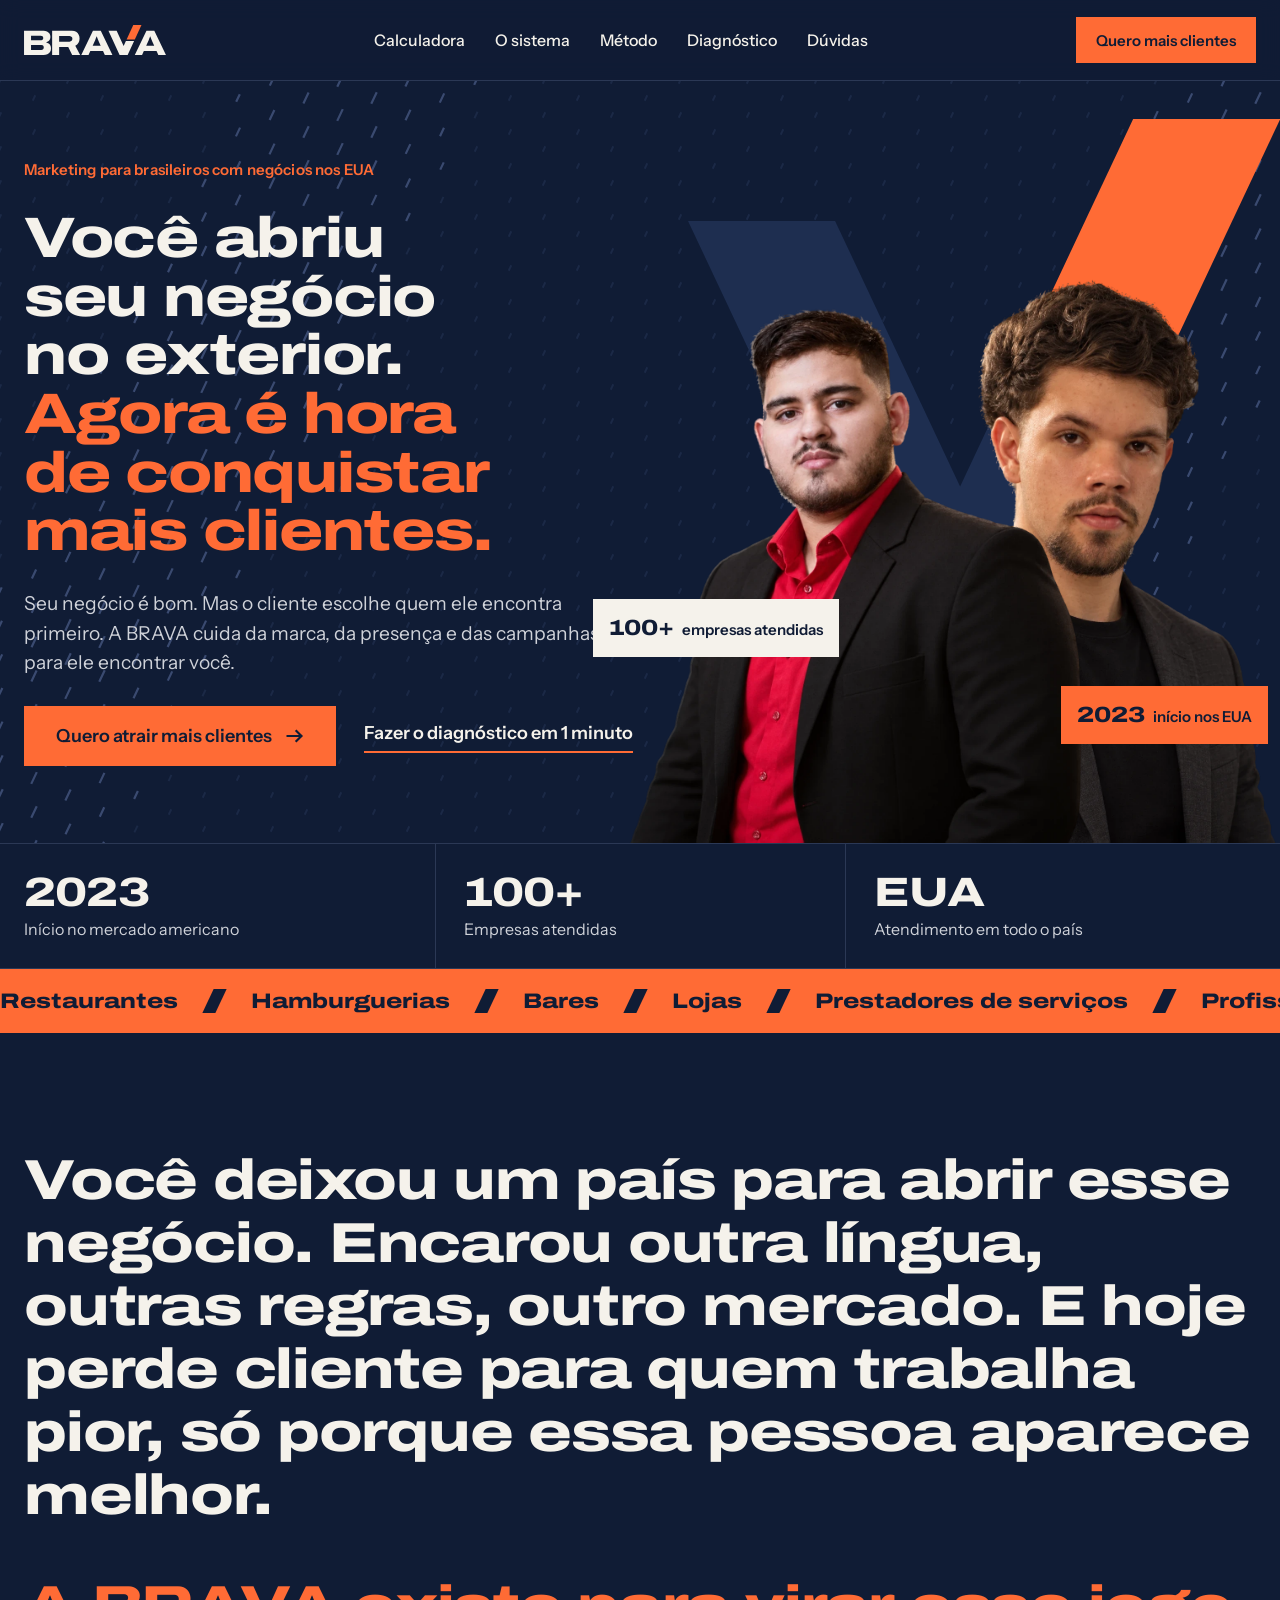
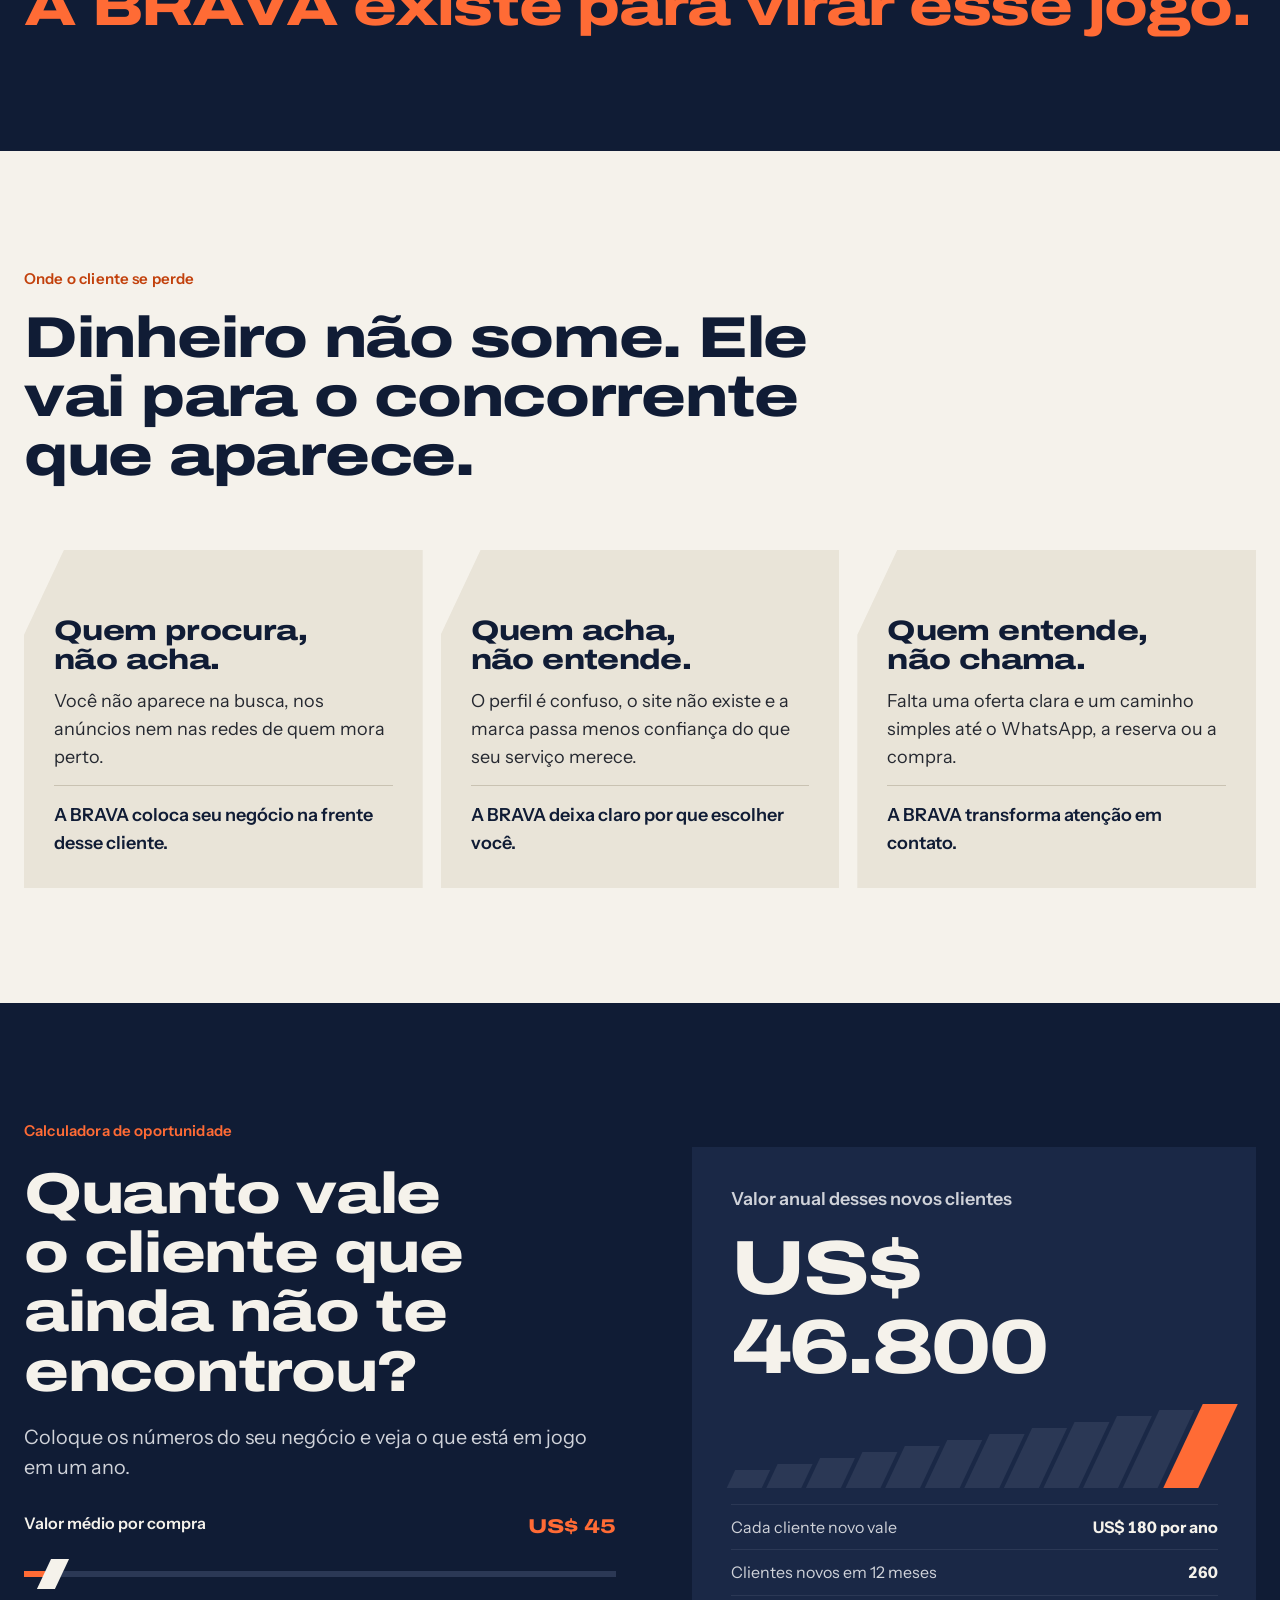
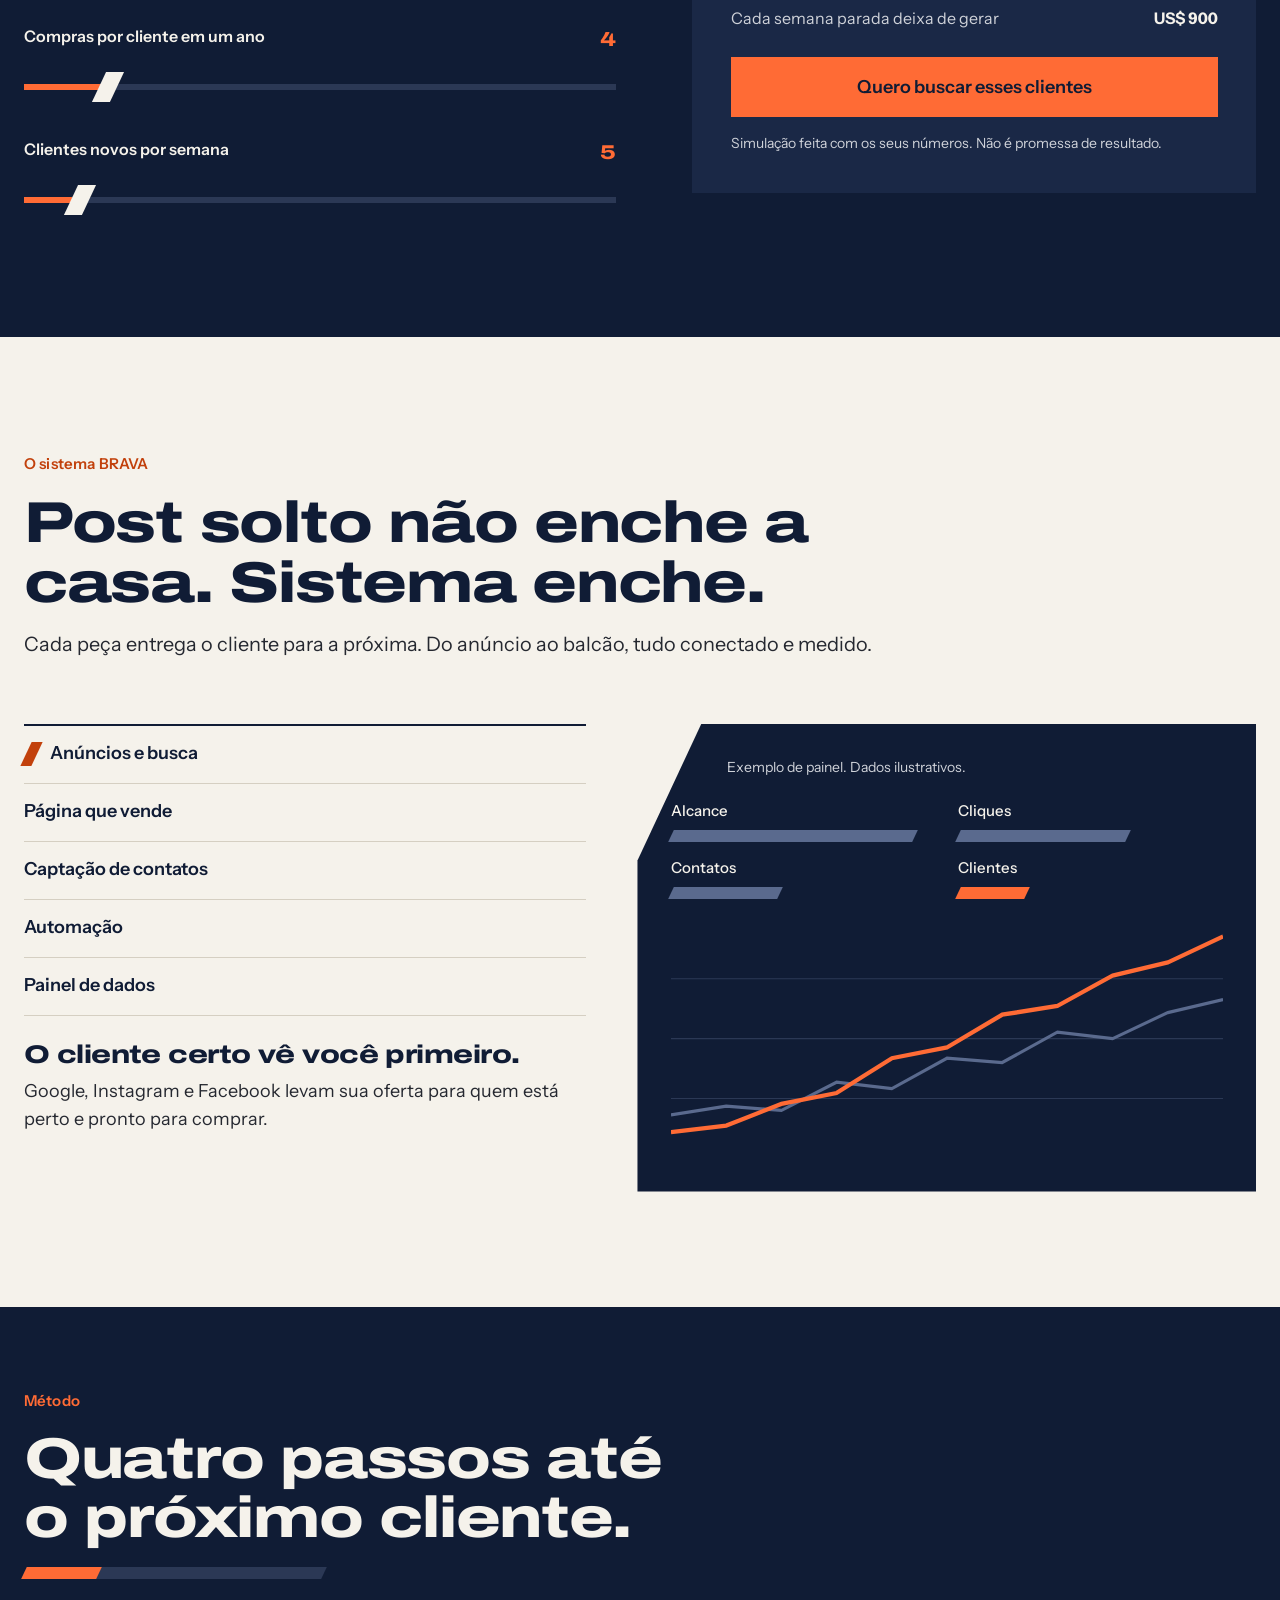
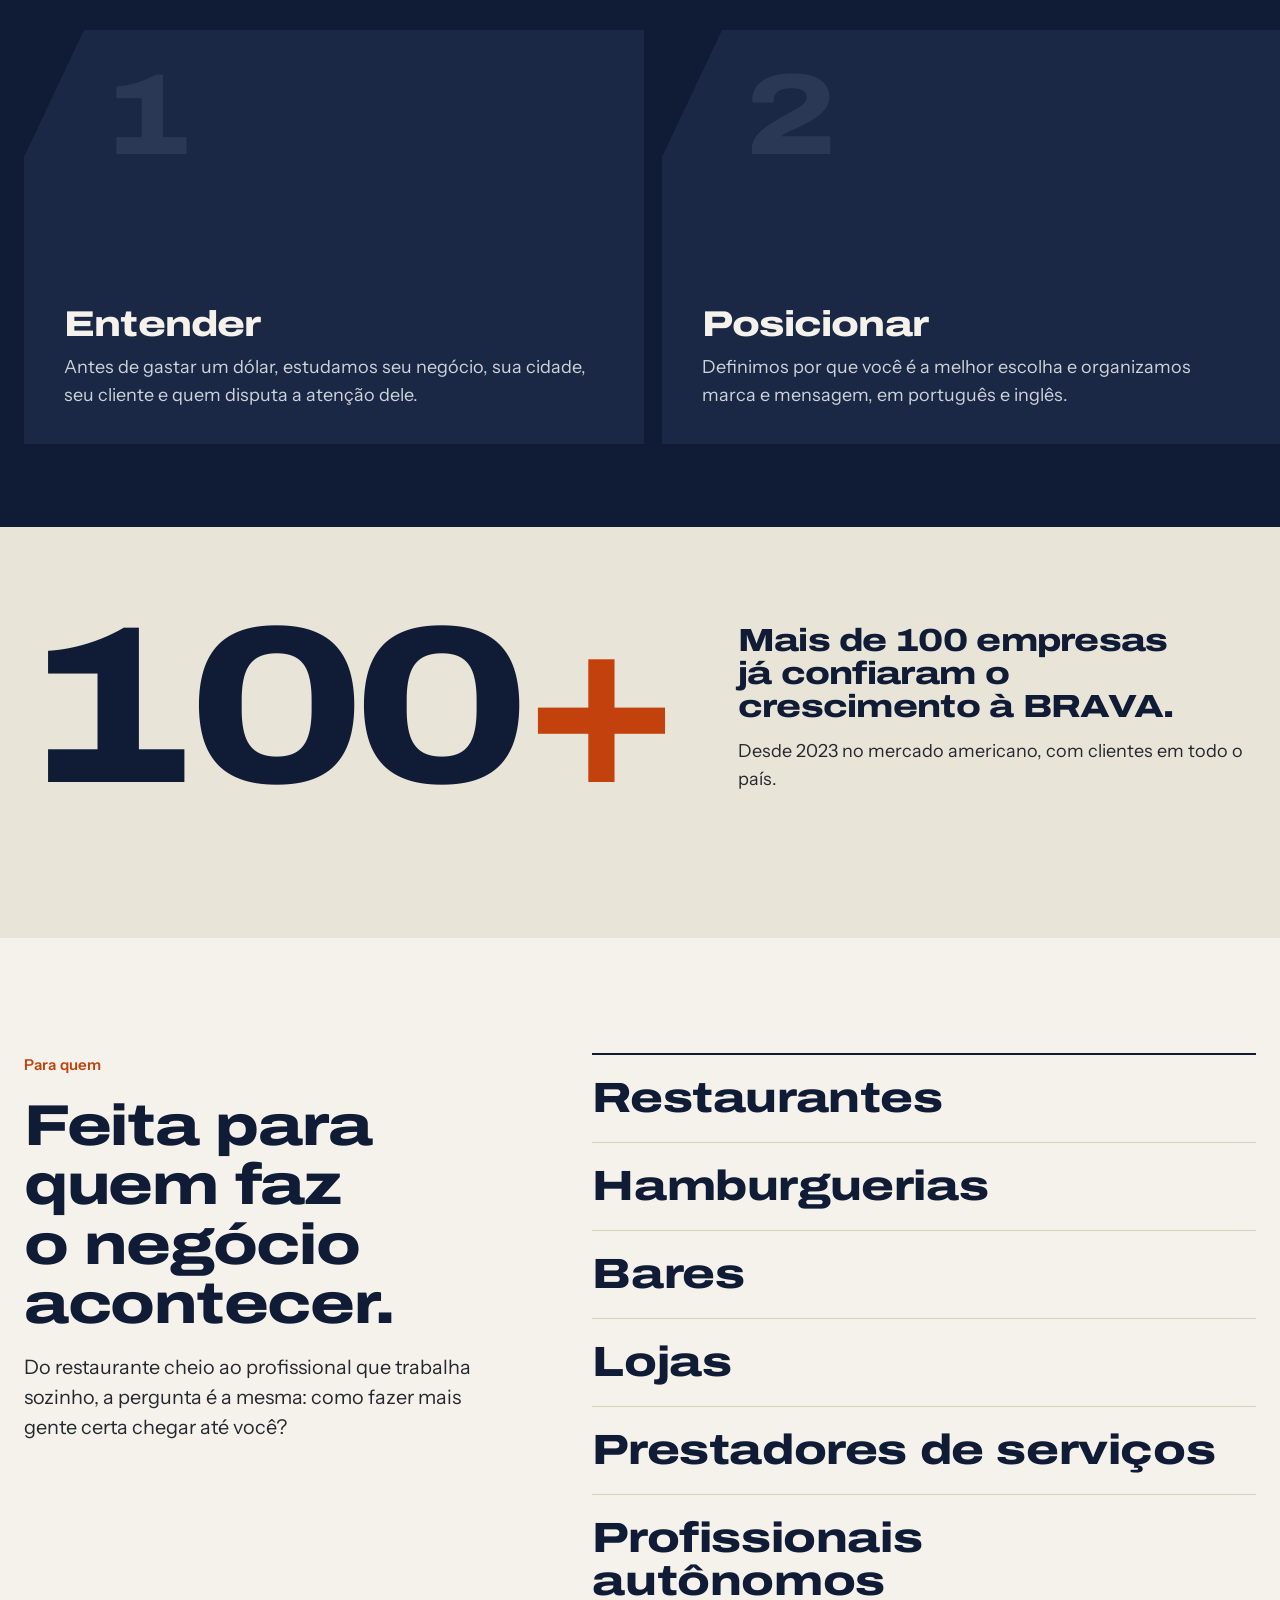
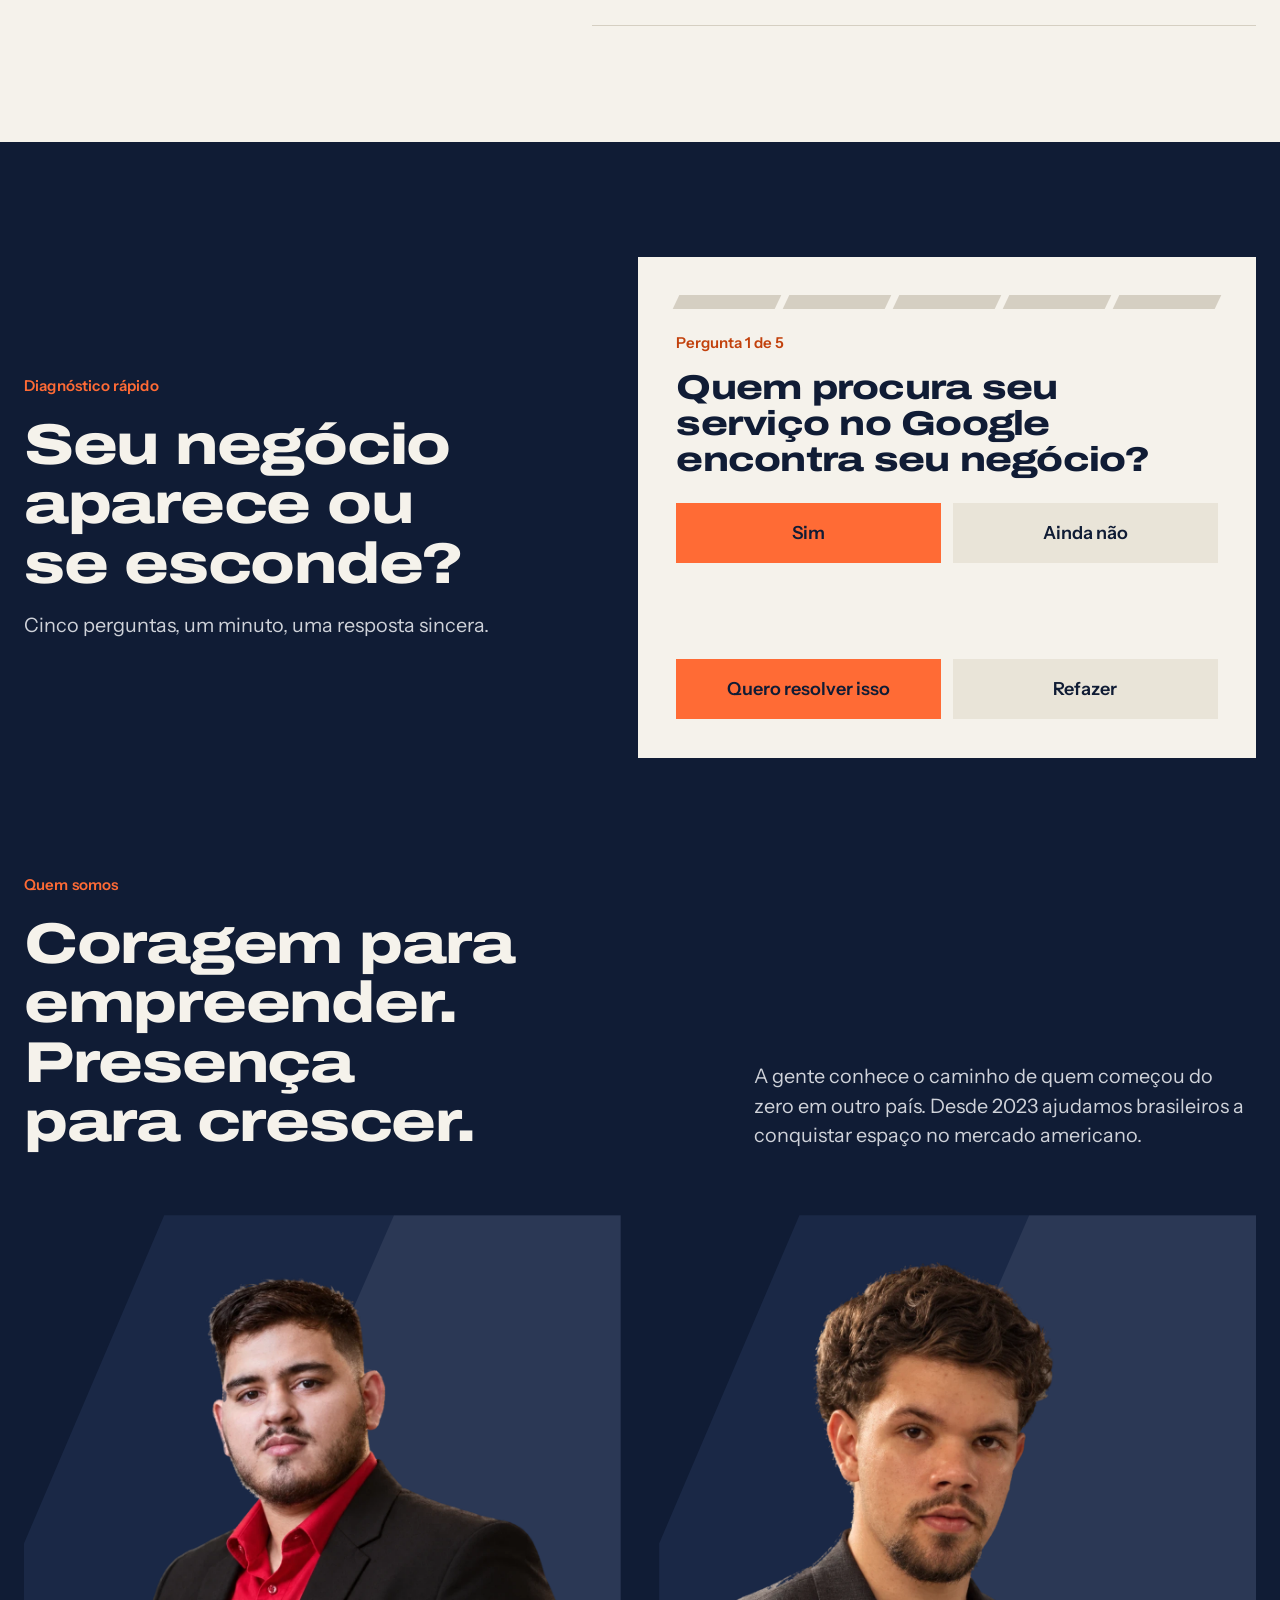
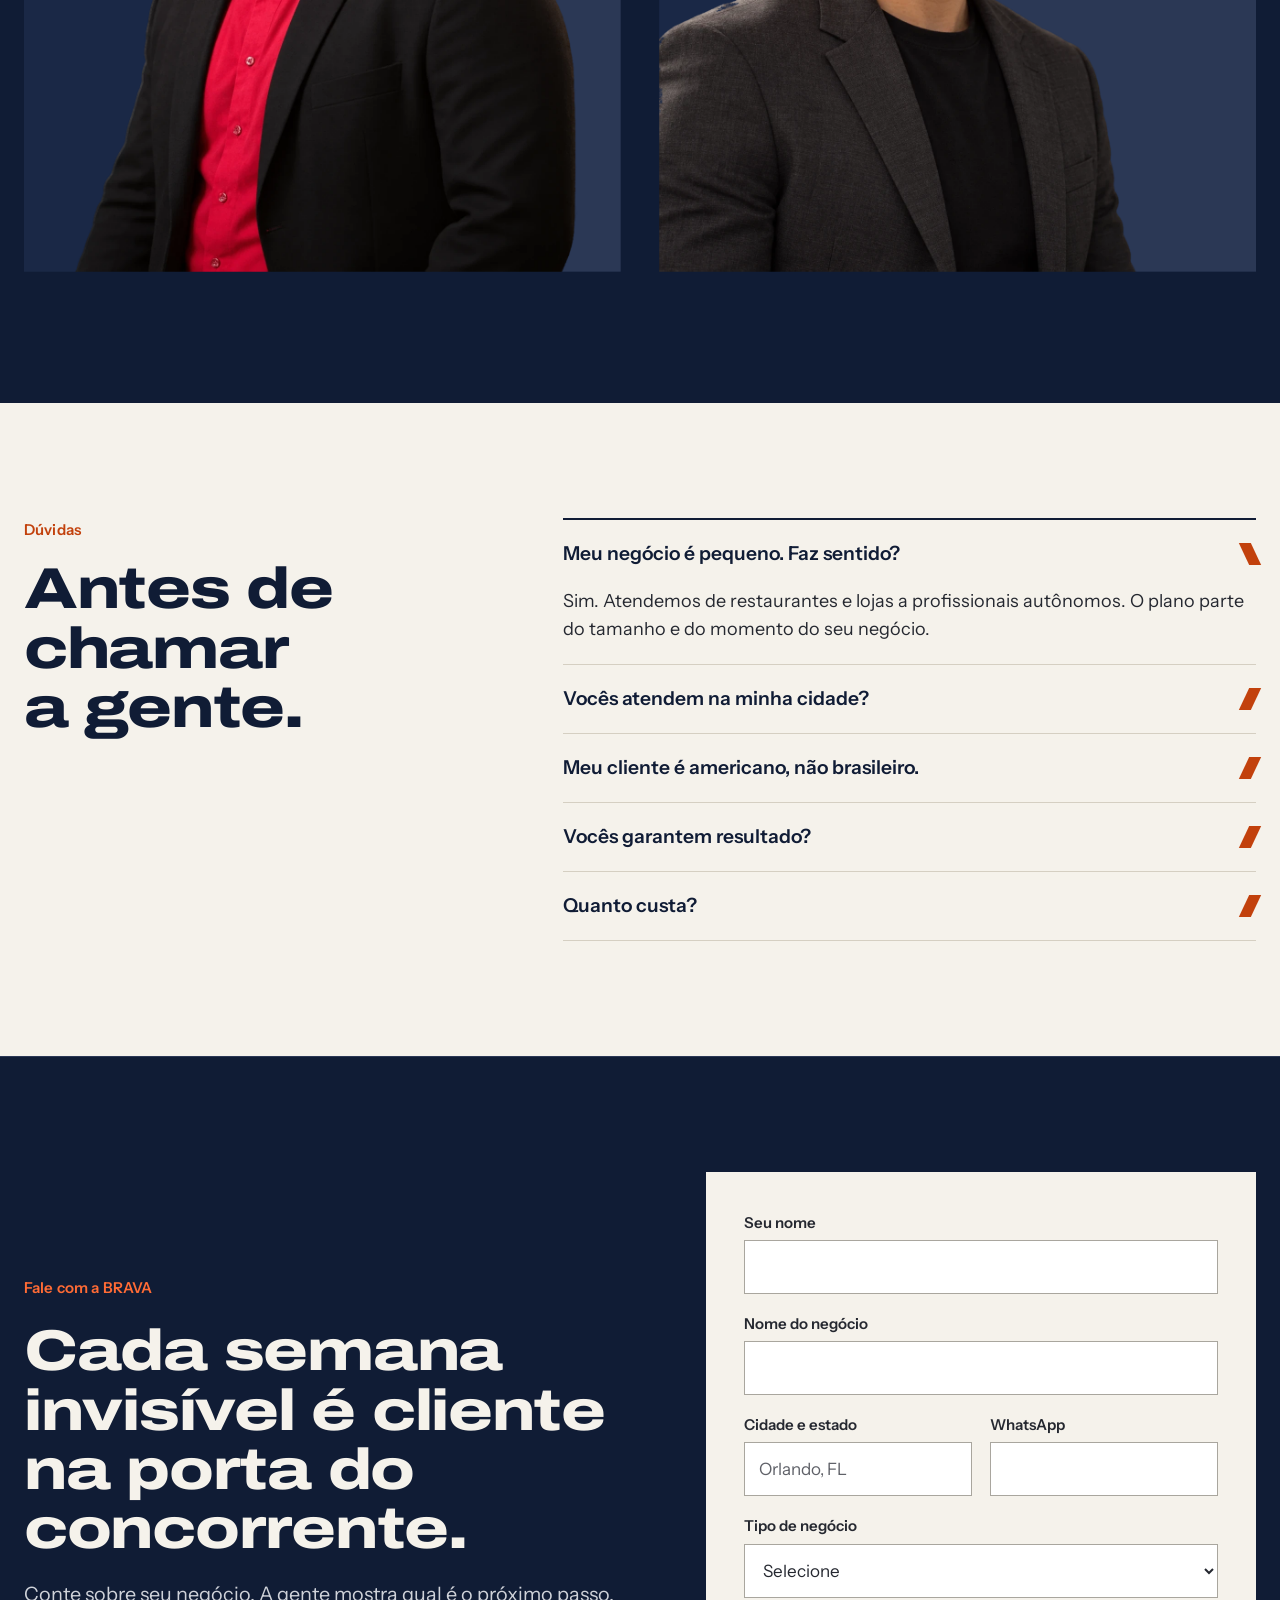
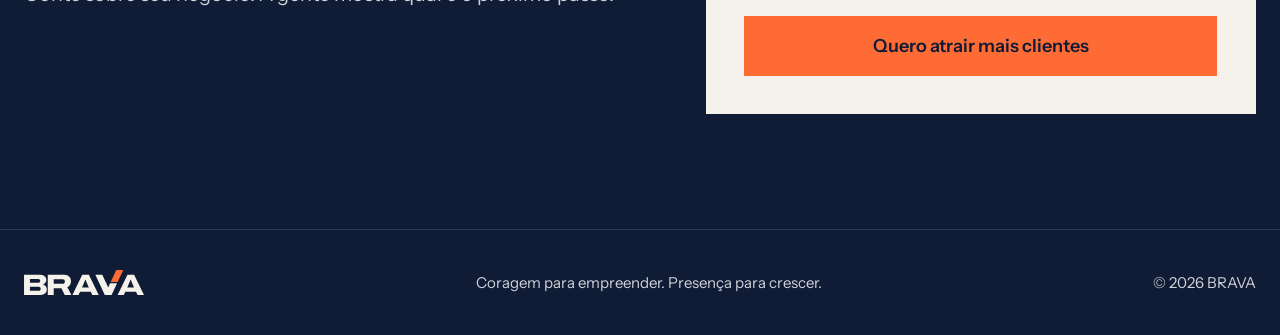
==== index.html @ 88884ea8 "Publica a landing page da BRAVA Co-Authored-By: Claude Opus 5.5 <noreply@anthropic.com>" ====
<!doctype html>
<html lang="pt-BR">
<meta charset="utf-8">
<meta name="viewport" content="width=device-width, initial-scale=1, viewport-fit=cover">
<title>BRAVA Marketing</title>
<meta name="claude:viewport-fit-sides" content="cover">
<meta name="description" content="Você abriu seu negócio nos EUA. A BRAVA faz o cliente certo encontrar você. Desde 2023, mais de 100 empresas atendidas em todo o país.">
<meta property="og:title" content="BRAVA Marketing">
<meta property="og:description" content="Marketing para brasileiros com negócios nos EUA. Desde 2023, mais de 100 empresas atendidas.">
<meta property="og:type" content="website">
<meta property="og:image" content="https://samuelotoni325.github.io/brava-marketing/img/og.png">
<meta property="og:url" content="https://samuelotoni325.github.io/brava-marketing/">
<meta name="theme-color" content="#101C35">
<link rel="icon" href="img/favicon.svg" type="image/svg+xml">
<link rel="preconnect" href="https://fonts.googleapis.com">
<link rel="stylesheet" href="https://fonts.googleapis.com/css2?family=Archivo:wdth,wght@62..125,100..900&family=Instrument+Sans:wght@400;500;600&display=swap">
<link rel="stylesheet" href="css/estilo.css">

<div class="progresso" aria-hidden="true"><i id="progresso"></i></div>

<nav class="nav" aria-label="Principal">
  <div class="w">
    <a href="#inicio" aria-label="BRAVA, início"><img src="img/brava-principal-creme.svg" alt="BRAVA" width="142" height="29"></a>
    <ul>
      <li><a href="#calculadora">Calculadora</a></li>
      <li><a href="#sistema">O sistema</a></li>
      <li><a href="#metodo">Método</a></li>
      <li><a href="#diagnostico">Diagnóstico</a></li>
      <li><a href="#duvidas">Dúvidas</a></li>
    </ul>
    <a class="btn ima" href="#contato"><span>Quero mais clientes</span></a>
  </div>
</nav>

<main id="inicio">
  <section class="hero">
    <canvas id="campo" aria-hidden="true"></canvas>
    <div class="w">
      <div class="hero-txt">
        <p class="selo laranja hero-in">Marketing para brasileiros com negócios nos EUA</p>
        <h1 class="t" id="titulo">Você abriu seu negócio no exterior. <span class="dest">Agora é hora de conquistar mais clientes.</span></h1>
        <p class="sub hero-in">Seu negócio é bom. Mas o cliente escolhe quem ele encontra primeiro. A BRAVA cuida da marca, da presença e das campanhas para ele encontrar você.</p>
        <div class="acoes hero-in">
          <a class="btn ima" href="#contato"><span>Quero atrair mais clientes</span>
            <svg width="20" height="20" viewBox="0 0 24 24" fill="none" stroke="currentColor" stroke-width="2.6" aria-hidden="true"><path d="M3 12H21M14 5L21 12L14 19"></path></svg>
          </a>
          <a class="link" href="#diagnostico">Fazer o diagnóstico em 1 minuto</a>
        </div>
      </div>
      <div class="palco" id="palco">
        <svg class="palco-v" viewBox="0 -868 976 868" aria-hidden="true">
          <path class="corpo" d="M0 -700H242.4L448.5 -262.4L516.1 -406H758.5L567.2 0H329.7Z"></path>
          <path class="ponta" id="ponta" d="M536.8 -450L733.7 -868H976.1L779.2 -450Z"></path>
        </svg>
        <img class="lider lider-a" src="img/lider-1.webp" alt="Líder da BRAVA de paletó cinza e camiseta preta" width="1122" height="1402">
        <img class="lider lider-b" src="img/lider-2.webp" alt="Líder da BRAVA de paletó preto e camisa vermelha" width="1122" height="1402">
        <p class="chip chip-a"><b>100+</b> empresas atendidas</p>
        <p class="chip chip-b"><b>2023</b> início nos EUA</p>
      </div>
    </div>
  </section>

  <section class="fatos" aria-label="A BRAVA em números">
    <ul class="w">
      <li><b data-conta="2023" data-sem-milhar>2023</b><span>Início no mercado americano</span></li>
      <li><b><span data-conta="100">100</span>+</b><span>Empresas atendidas</span></li>
      <li><b>EUA</b><span>Atendimento em todo o país</span></li>
    </ul>
  </section>

  <div class="faixa" aria-hidden="true">
    <div class="faixa-trilho" id="faixa">
      <ul><li>Restaurantes</li><li>Hamburguerias</li><li>Bares</li><li>Lojas</li><li>Prestadores de serviços</li><li>Profissionais autônomos</li></ul>
      <ul><li>Restaurantes</li><li>Hamburguerias</li><li>Bares</li><li>Lojas</li><li>Prestadores de serviços</li><li>Profissionais autônomos</li></ul>
      <ul><li>Restaurantes</li><li>Hamburguerias</li><li>Bares</li><li>Lojas</li><li>Prestadores de serviços</li><li>Profissionais autônomos</li></ul>
      <ul><li>Restaurantes</li><li>Hamburguerias</li><li>Bares</li><li>Lojas</li><li>Prestadores de serviços</li><li>Profissionais autônomos</li></ul>
    </div>
  </div>

  <section class="sec manifesto">
    <div class="w">
      <p class="t" id="manifesto">Você deixou um país para abrir esse negócio. Encarou outra língua, outras regras, outro mercado. E hoje perde cliente para quem trabalha pior, só porque essa pessoa aparece melhor.</p>
      <p class="t virada">A BRAVA existe para virar esse jogo.</p>
    </div>
  </section>

  <section class="sec claro" id="problema">
    <div class="w">
      <div class="cab">
        <p class="selo">Onde o cliente se perde</p>
        <h2 class="t">Dinheiro não some. Ele vai para o concorrente que aparece.</h2>
      </div>
      <ol class="vazamentos">
        <li class="vaza">
          <h3 class="t">Quem procura, não acha.</h3>
          <p>Você não aparece na busca, nos anúncios nem nas redes de quem mora perto.</p>
          <p class="resolve">A BRAVA coloca seu negócio na frente desse cliente.</p>
        </li>
        <li class="vaza">
          <h3 class="t">Quem acha, não entende.</h3>
          <p>O perfil é confuso, o site não existe e a marca passa menos confiança do que seu serviço merece.</p>
          <p class="resolve">A BRAVA deixa claro por que escolher você.</p>
        </li>
        <li class="vaza">
          <h3 class="t">Quem entende, não chama.</h3>
          <p>Falta uma oferta clara e um caminho simples até o WhatsApp, a reserva ou a compra.</p>
          <p class="resolve">A BRAVA transforma atenção em contato.</p>
        </li>
      </ol>
    </div>
  </section>

  <section class="sec escuro" id="calculadora">
    <div class="w calc">
      <div class="calc-txt">
        <p class="selo laranja">Calculadora de oportunidade</p>
        <h2 class="t">Quanto vale o cliente que ainda não te encontrou?</h2>
        <p class="lead">Coloque os números do seu negócio e veja o que está em jogo em um ano.</p>
        <div class="campo-faixa">
          <label for="c-ticket">Valor médio por compra <output id="o-ticket">US$ 45</output></label>
          <input id="c-ticket" type="range" min="10" max="1000" step="5" value="45">
        </div>
        <div class="campo-faixa">
          <label for="c-freq">Compras por cliente em um ano <output id="o-freq">4</output></label>
          <input id="c-freq" type="range" min="1" max="24" step="1" value="4">
        </div>
        <div class="campo-faixa">
          <label for="c-novos">Clientes novos por semana <output id="o-novos">5</output></label>
          <input id="c-novos" type="range" min="1" max="50" step="1" value="5">
        </div>
      </div>
      <div class="calc-res">
        <p class="res-rot">Valor anual desses novos clientes</p>
        <p class="res-num t" id="r-total" aria-live="polite">US$ 46.800</p>
        <div class="res-barras" id="r-barras" aria-hidden="true"></div>
        <ul class="res-lista">
          <li><span>Cada cliente novo vale</span><b id="r-cliente">US$ 180 por ano</b></li>
          <li><span>Clientes novos em 12 meses</span><b id="r-ano">260</b></li>
          <li><span>Cada semana parada deixa de gerar</span><b id="r-semana">US$ 900</b></li>
        </ul>
        <a class="btn ima cheia" href="#contato"><span>Quero buscar esses clientes</span></a>
        <p class="nota">Simulação feita com os seus números. Não é promessa de resultado.</p>
      </div>
    </div>
  </section>

  <section class="sec claro" id="sistema">
    <div class="w">
      <div class="cab">
        <p class="selo">O sistema BRAVA</p>
        <h2 class="t">Post solto não enche a casa. Sistema enche.</h2>
        <p class="lead">Cada peça entrega o cliente para a próxima. Do anúncio ao balcão, tudo conectado e medido.</p>
      </div>
      <div class="sis">
        <div class="sis-lado">
          <div class="abas" role="tablist" aria-label="Etapas do sistema" id="abas">
            <button role="tab" id="aba-0" aria-controls="painel-sis" aria-selected="true">Anúncios e busca</button>
            <button role="tab" id="aba-1" aria-controls="painel-sis" aria-selected="false" tabindex="-1">Página que vende</button>
            <button role="tab" id="aba-2" aria-controls="painel-sis" aria-selected="false" tabindex="-1">Captação de contatos</button>
            <button role="tab" id="aba-3" aria-controls="painel-sis" aria-selected="false" tabindex="-1">Automação</button>
            <button role="tab" id="aba-4" aria-controls="painel-sis" aria-selected="false" tabindex="-1">Painel de dados</button>
          </div>
          <div class="aba-texto" role="tabpanel" id="painel-sis" aria-labelledby="aba-0">
            <h3 class="t" id="sis-t">O cliente certo vê você primeiro.</h3>
            <p id="sis-p">Google, Instagram e Facebook levam sua oferta para quem está perto e pronto para comprar.</p>
          </div>
        </div>
        <figure class="dash" id="dash">
          <figcaption>Exemplo de painel. Dados ilustrativos.</figcaption>
          <div class="dash-top">
            <div class="kpi"><span>Alcance</span><i style="--v:92%"></i></div>
            <div class="kpi"><span>Cliques</span><i style="--v:64%"></i></div>
            <div class="kpi"><span>Contatos</span><i style="--v:41%"></i></div>
            <div class="kpi lar"><span>Clientes</span><i style="--v:26%"></i></div>
          </div>
          <svg class="dash-g" viewBox="0 0 600 220" preserveAspectRatio="none" aria-hidden="true">
            <g stroke="#2B3855" stroke-width="1"><path d="M0 55H600M0 110H600M0 165H600"></path></g>
            <path id="linha-b" d="M0 180L60 172L120 176L180 150L240 156L300 128L360 132L420 104L480 110L540 86L600 74" fill="none" stroke="#5A6A8E" stroke-width="3"></path>
            <path id="linha-a" d="M0 196L60 190L120 170L180 160L240 128L300 118L360 88L420 80L480 52L540 40L600 16" fill="none" stroke="#FF6B35" stroke-width="4"></path>
          </svg>
        </figure>
      </div>
    </div>
  </section>

  <section class="metodo escuro" id="metodo">
    <div class="metodo-pino" id="metodo-pino">
      <div class="w metodo-top">
        <div>
          <p class="selo laranja">Método</p>
          <h2 class="t">Quatro passos até o próximo cliente.</h2>
        </div>
        <div class="metodo-prog" aria-hidden="true"><i id="metodo-prog"></i></div>
      </div>
      <ol class="trilho" id="trilho">
        <li class="painel"><span class="n" aria-hidden="true">1</span><div><h3 class="t">Entender</h3><p>Antes de gastar um dólar, estudamos seu negócio, sua cidade, seu cliente e quem disputa a atenção dele.</p></div></li>
        <li class="painel"><span class="n" aria-hidden="true">2</span><div><h3 class="t">Posicionar</h3><p>Definimos por que você é a melhor escolha e organizamos marca e mensagem, em português e inglês.</p></div></li>
        <li class="painel"><span class="n" aria-hidden="true">3</span><div><h3 class="t">Divulgar</h3><p>Colocamos sua comunicação no ar com constância, nos canais onde seu cliente já está.</p></div></li>
        <li class="painel lar"><span class="n" aria-hidden="true">4</span><div><h3 class="t">Atrair</h3><p>Rodamos as campanhas, medimos o que traz cliente e colocamos mais força no que funciona.</p></div></li>
      </ol>
    </div>
  </section>

  <section class="cem">
    <div class="w">
      <p class="cem-n" aria-hidden="true"><span data-conta="100">100</span><em>+</em></p>
      <div class="cem-t">
        <h2 class="t">Mais de 100 empresas já confiaram o crescimento à BRAVA.</h2>
        <p>Desde 2023 no mercado americano, com clientes em todo o país.</p>
      </div>
    </div>
    <div class="w casos" id="casos" hidden></div>
  </section>

  <section class="sec claro" id="para-quem">
    <div class="w quem">
      <div class="quem-t">
        <p class="selo">Para quem</p>
        <h2 class="t">Feita para quem faz o negócio acontecer.</h2>
        <p class="lead">Do restaurante cheio ao profissional que trabalha sozinho, a pergunta é a mesma: como fazer mais gente certa chegar até você?</p>
      </div>
      <ul class="lista t">
        <li>Restaurantes</li>
        <li>Hamburguerias</li>
        <li>Bares</li>
        <li>Lojas</li>
        <li>Prestadores de serviços</li>
        <li>Profissionais autônomos</li>
      </ul>
    </div>
  </section>

  <section class="sec escuro" id="diagnostico">
    <div class="w diag">
      <div class="diag-txt">
        <p class="selo laranja">Diagnóstico rápido</p>
        <h2 class="t">Seu negócio aparece ou se esconde?</h2>
        <p class="lead">Cinco perguntas, um minuto, uma resposta sincera.</p>
      </div>
      <div class="diag-caixa" id="diag" aria-live="polite">
        <div class="diag-passos" id="diag-passos" aria-hidden="true"><i></i><i></i><i></i><i></i><i></i></div>
        <div id="diag-q">
          <p class="diag-n" id="diag-n">Pergunta 1 de 5</p>
          <p class="t diag-p" id="diag-p">Quem procura seu serviço no Google encontra seu negócio?</p>
          <div class="diag-bt">
            <button class="btn" type="button" id="diag-sim">Sim</button>
            <button class="btn claro-bt" type="button" id="diag-nao">Ainda não</button>
          </div>
        </div>
        <div id="diag-r" hidden>
          <p class="diag-n" id="diag-nota"></p>
          <p class="t diag-p" id="diag-titulo"></p>
          <p id="diag-texto"></p>
          <ul id="diag-falhas"></ul>
          <div class="diag-bt">
            <a class="btn" href="#contato">Quero resolver isso</a>
            <button class="btn claro-bt" type="button" id="diag-refaz">Refazer</button>
          </div>
        </div>
      </div>
    </div>
  </section>

  <section class="sec escuro quem-somos" id="quem-somos">
    <div class="w">
      <div class="quem-top">
        <div>
          <p class="selo laranja">Quem somos</p>
          <h2 class="t">Coragem para empreender. Presença para crescer.</h2>
        </div>
        <p class="lead">A gente conhece o caminho de quem começou do zero em outro país. Desde 2023 ajudamos brasileiros a conquistar espaço no mercado americano.</p>
      </div>
      <div class="lideres">
        <article class="card">
          <div class="moldura"><img src="img/lider-2.webp" alt="Líder da BRAVA de paletó preto e camisa vermelha" width="1122" height="1402" loading="lazy"></div>
          <div class="nome" data-lider="0" hidden><b></b><span></span></div>
        </article>
        <article class="card">
          <div class="moldura"><img class="encosta" src="img/lider-1.webp" alt="Líder da BRAVA de paletó cinza e camiseta preta" width="1122" height="1402" loading="lazy"></div>
          <div class="nome" data-lider="1" hidden><b></b><span></span></div>
        </article>
      </div>
    </div>
  </section>

  <section class="sec claro" id="duvidas">
    <div class="w duv">
      <div>
        <p class="selo">Dúvidas</p>
        <h2 class="t">Antes de chamar a gente.</h2>
      </div>
      <div class="faq">
        <details open><summary>Meu negócio é pequeno. Faz sentido?</summary><p>Sim. Atendemos de restaurantes e lojas a profissionais autônomos. O plano parte do tamanho e do momento do seu negócio.</p></details>
        <details><summary>Vocês atendem na minha cidade?</summary><p>Atendemos clientes em todo os Estados Unidos.</p></details>
        <details><summary>Meu cliente é americano, não brasileiro.</summary><p>Sem problema. A comunicação pode ser em português, em inglês ou nos dois idiomas, de acordo com quem você quer atrair.</p></details>
        <details><summary>Vocês garantem resultado?</summary><p>Não prometemos número sem conhecer seu negócio. Prometemos clareza: você sabe o que está sendo feito e o que está trazendo cliente.</p></details>
        <details><summary>Quanto custa?</summary><p>Depende do que seu negócio precisa agora. Conte sua situação no formulário e a BRAVA indica o próximo passo.</p></details>
      </div>
    </div>
  </section>

  <section class="sec contato escuro" id="contato">
    <div class="w">
      <div class="contato-t">
        <p class="selo laranja">Fale com a BRAVA</p>
        <h2 class="t">Cada semana invisível é cliente na porta do concorrente.</h2>
        <p class="lead">Conte sobre seu negócio. A gente mostra qual é o próximo passo.</p>
      </div>
      <form id="form" novalidate>
        <div class="campo cheio"><label for="nome">Seu nome</label><input id="nome" name="nome" autocomplete="name" required></div>
        <div class="campo cheio"><label for="negocio">Nome do negócio</label><input id="negocio" name="negocio" autocomplete="organization" required></div>
        <div class="campo"><label for="cidade">Cidade e estado</label><input id="cidade" name="cidade" placeholder="Orlando, FL" required></div>
        <div class="campo"><label for="whatsapp">WhatsApp</label><input id="whatsapp" name="whatsapp" type="tel" autocomplete="tel" required></div>
        <div class="campo cheio"><label for="tipo">Tipo de negócio</label>
          <select id="tipo" name="tipo" required>
            <option value="">Selecione</option>
            <option>Restaurante</option><option>Hamburgueria</option><option>Bar</option><option>Loja</option><option>Prestador de serviços</option><option>Profissional autônomo</option><option>Outro</option>
          </select>
        </div>
        <input type="hidden" id="diag-campo" name="diagnostico">
        <button class="btn" type="submit" id="enviar">Quero atrair mais clientes</button>
        <p id="aviso" role="status" hidden></p>
      </form>
    </div>
  </section>
</main>

<footer>
  <div class="w">
    <img src="img/brava-principal-creme.svg" alt="BRAVA" width="120" height="25">
    <span>Coragem para empreender. Presença para crescer.</span>
    <span>© 2026 BRAVA</span>
  </div>
</footer>

<a class="btn fixo" href="#contato" id="fixo">Quero atrair mais clientes</a>

<script src="js/vendor/gsap.min.js"></script>
<script src="js/vendor/ScrollTrigger.min.js"></script>
<script src="js/config.js"></script>
<script src="js/app.js"></script>

</html>
---- css/estilo.css ----
/* Conceito: a Passagem. Tudo inclina a 65°, o ângulo do V, e só um ponto laranja manda em cada dobra. */
:root{
  color-scheme:dark;
  --azul:#101C35;--azul-tom:#2B3855;--azul-meio:#1A2846;
  --creme:#F5F2EB;--areia:#E9E4D8;--laranja:#FF6B35;--laranja-texto:#C2410C;--grafite:#252830;--nevoa:#CFD2D9;--fio:#D5CFC2;
  --titulo:"Archivo","Arial Black",sans-serif;--texto:"Instrument Sans",Arial,sans-serif;
  --saida:cubic-bezier(.16,1,.3,1);
}
*{box-sizing:border-box}
html{scroll-padding-top:92px;overflow-anchor:none}
body{margin:0;background:var(--azul);color:var(--creme);font:400 18px/1.55 var(--texto);-webkit-font-smoothing:antialiased;overflow-x:clip}
body::before{content:"";position:fixed;inset:0 0 auto;height:env(safe-area-inset-top,0px);z-index:10;background:var(--azul)}
img,svg,canvas{display:block;max-width:100%}
a{color:inherit}
h1,h2,h3,p,ul,ol,figure{margin:0;padding:0}
ul,ol{list-style:none}
button{font:inherit;color:inherit}
.w{width:100%;max-width:1360px;margin-inline:auto;padding-left:max(24px,env(safe-area-inset-left,0px));padding-right:max(24px,env(safe-area-inset-right,0px))}
.t{font-family:var(--titulo);font-stretch:125%;font-weight:800;letter-spacing:-.022em;line-height:1.03;text-wrap:balance}
.selo{font-weight:600;font-size:15px;letter-spacing:.01em}
.laranja{color:var(--laranja)}
.lead{font-size:clamp(18px,1.55vw,22px);line-height:1.5}
.btn{display:inline-flex;align-items:center;justify-content:center;gap:12px;min-height:60px;padding:0 32px;border:0;background:var(--laranja);color:var(--azul);font:600 18px var(--texto);text-decoration:none;cursor:pointer;transition:background .2s,color .2s;will-change:transform}
.btn:hover{background:var(--creme)}
.btn svg{transition:transform .25s var(--saida)}
.btn:hover svg{transform:translateX(5px)}
.btn.cheia{width:100%}
a:focus-visible,button:focus-visible,input:focus-visible,select:focus-visible,summary:focus-visible{outline:3px solid var(--laranja);outline-offset:3px}

/* progresso */
.progresso{position:fixed;inset:env(safe-area-inset-top,0px) 0 auto;height:3px;z-index:20;pointer-events:none}
.progresso i{display:block;height:100%;background:var(--laranja);transform:scaleX(0);transform-origin:0 50%}

/* abertura animada */
.cortina{position:fixed;inset:0;z-index:50;pointer-events:none;overflow:hidden}
.cortina i{position:absolute;top:-10%;bottom:-10%;width:64%;background:var(--azul);transform:skewX(-25.2deg)}
.cortina i:first-child{left:-14%}
.cortina i:last-of-type{right:-14%}
.cortina svg{position:absolute;left:50%;top:50%;width:150px;margin:-66px 0 0 -75px;overflow:visible}

/* topo */
.nav{position:sticky;top:env(safe-area-inset-top,0px);z-index:9;background:rgba(16,28,53,.94);backdrop-filter:blur(10px);border-bottom:1px solid var(--azul-tom)}
.nav .w{display:flex;align-items:center;justify-content:space-between;gap:24px;min-height:80px}
.nav img{width:142px;height:auto}
.nav ul{display:flex;gap:30px;font-size:16px;font-weight:500}
.nav li a{text-decoration:none;background:linear-gradient(var(--laranja),var(--laranja)) 0 100%/0 2px no-repeat;padding-bottom:4px;transition:background-size .3s var(--saida)}
.nav li a:hover{background-size:100% 2px}
.nav .btn{min-height:46px;padding:0 20px;font-size:15px}

/* hero */
.hero{position:relative;overflow:hidden}
#campo{position:absolute;inset:0;width:100%;height:100%}
.hero .w{position:relative;display:grid;grid-template-columns:minmax(0,1.04fr) minmax(0,1fr);gap:24px;align-items:end}
.hero-txt{padding-block:clamp(48px,6vw,88px);display:flex;flex-direction:column;gap:28px;position:relative;z-index:2;min-width:0}
.hero h1{font-size:clamp(36px,4.45vw,66px)}
.hero h1 .dest{color:var(--laranja)}
.hero .sub{font-size:clamp(18px,1.5vw,21px);max-width:31em;color:var(--nevoa)}
.m{display:inline-block;overflow:hidden;vertical-align:top;padding-bottom:.14em;margin-bottom:-.14em}
.m i{display:inline-block;font-style:normal;will-change:transform}
.acoes{display:flex;flex-wrap:wrap;align-items:center;gap:14px 28px}
.link{font-weight:600;text-decoration:none;border-bottom:2px solid var(--laranja);padding-bottom:3px}
.link:hover{color:var(--laranja)}
.palco{position:relative;align-self:stretch;min-height:680px;min-width:0}
.palco-v{position:absolute;right:-4%;top:5%;width:112%;overflow:visible;pointer-events:none}
.palco-v .corpo{fill:#1E2E50}
.palco-v .ponta{fill:var(--laranja)}
.lider{position:absolute;bottom:0;height:auto}
.lider-a{width:80%;right:-9%;z-index:1}
.lider-b{width:78%;left:-7%;z-index:2}
.chip{position:absolute;z-index:3;display:flex;align-items:baseline;gap:8px;padding:12px 16px;background:var(--creme);color:var(--azul);font-size:15px;font-weight:600;white-space:nowrap}
.chip b{font-family:var(--titulo);font-stretch:125%;font-weight:800;font-size:22px}
.chip-a{left:-12%;top:68%}
.chip-b{right:-2%;bottom:13%;background:var(--laranja)}

/* fatos */
.fatos{border-block:1px solid var(--azul-tom);background:var(--azul);position:relative;z-index:3}
.fatos ul{display:grid;grid-template-columns:repeat(3,minmax(0,1fr))}
.fatos li{padding:26px 28px;border-left:1px solid var(--azul-tom);display:flex;flex-direction:column;gap:2px;min-width:0}
.fatos li:first-child{border-left:0;padding-left:0}
.fatos b{font-family:var(--titulo);font-stretch:125%;font-weight:800;font-size:clamp(30px,3.2vw,46px);line-height:1.1;letter-spacing:-.02em}
.fatos span{color:var(--nevoa);font-size:16px}
.fatos b span{color:inherit;font-size:inherit}

/* faixa */
.faixa{background:var(--laranja);color:var(--azul);overflow:hidden;padding-block:16px}
.faixa-trilho{display:flex;width:max-content;will-change:transform}
.faixa ul{display:flex;flex:none}
.faixa li{display:flex;align-items:center;font-family:var(--titulo);font-stretch:125%;font-weight:800;font-size:21px;white-space:nowrap}
.faixa li::after{content:"";width:13px;height:24px;margin-inline:30px;background:var(--azul);transform:skewX(-25.2deg)}

/* seções */
.sec{padding-block:clamp(72px,9vw,136px)}
.claro{background:var(--creme);color:var(--grafite)}
.claro .t{color:var(--azul)}
.claro .selo{color:var(--laranja-texto)}
.escuro{background:var(--azul);color:var(--creme)}
.escuro .lead{color:var(--nevoa)}
h2.t{font-size:clamp(32px,4.5vw,66px)}
.cab{display:flex;flex-direction:column;gap:18px;max-width:980px;margin-bottom:clamp(44px,5vw,72px)}

.manifesto #manifesto{font-size:clamp(28px,4.4vw,64px);line-height:1.12;text-wrap:pretty}
.manifesto .virada{margin-top:clamp(28px,4vw,52px);font-size:clamp(28px,4.4vw,64px);color:var(--laranja)}
.pal{color:var(--creme)}

.vazamentos{display:grid;grid-template-columns:repeat(3,minmax(0,1fr));gap:18px}
.vaza{background:var(--areia);padding:30px;display:flex;flex-direction:column;gap:14px;min-width:0;clip-path:polygon(40px 0,100% 0,100% 100%,0 100%,0 85px);transition:background .25s,color .25s}
.vaza h3{font-size:clamp(23px,2.2vw,32px);padding-top:36px;transition:color .25s}
.vaza .resolve{margin-top:auto;padding-top:16px;border-top:1px solid #C9C2B2;font-weight:600;color:var(--azul)}
.vaza:hover{background:var(--azul);color:var(--nevoa)}
.vaza:hover h3{color:var(--creme)}
.vaza:hover .resolve{color:var(--laranja);border-color:var(--azul-tom)}

/* calculadora */
.calc{display:grid;grid-template-columns:minmax(0,1.05fr) minmax(0,1fr);gap:clamp(36px,6vw,88px);align-items:center}
.calc-txt{display:flex;flex-direction:column;gap:22px;min-width:0}
.campo-faixa{display:flex;flex-direction:column;gap:10px;padding-top:6px}
.campo-faixa label{display:flex;justify-content:space-between;gap:16px;font-weight:600;font-size:16px}
.campo-faixa output{font-family:var(--titulo);font-stretch:125%;font-weight:800;color:var(--laranja);font-size:20px;font-variant-numeric:tabular-nums}
input[type=range]{-webkit-appearance:none;appearance:none;width:100%;height:44px;background:transparent;cursor:pointer;margin:0}
input[type=range]::-webkit-slider-runnable-track{height:6px;background:linear-gradient(90deg,var(--laranja) var(--p,10%),var(--azul-tom) var(--p,10%))}
input[type=range]::-moz-range-track{height:6px;background:var(--azul-tom)}
input[type=range]::-moz-range-progress{height:6px;background:var(--laranja)}
input[type=range]::-webkit-slider-thumb{-webkit-appearance:none;width:18px;height:30px;margin-top:-12px;background:var(--creme);border:0;transform:skewX(-25.2deg)}
input[type=range]::-moz-range-thumb{width:18px;height:30px;background:var(--creme);border:0;border-radius:0;transform:skewX(-25.2deg)}
.calc-res{background:var(--azul-meio);padding:clamp(24px,3vw,40px);display:flex;flex-direction:column;gap:16px;min-width:0}
.res-rot{font-weight:600;color:var(--nevoa)}
.res-num{font-size:clamp(40px,6vw,84px);color:var(--creme);font-variant-numeric:tabular-nums;overflow-wrap:anywhere}
.res-barras{display:grid;grid-template-columns:repeat(12,minmax(0,1fr));gap:6px;height:84px;align-items:end}
.res-barras i{display:block;background:var(--azul-tom);transform:skewX(-25.2deg);transition:height .45s var(--saida)}
.res-barras i:last-child{background:var(--laranja)}
.res-lista li{display:flex;justify-content:space-between;gap:16px;padding-block:10px;border-top:1px solid var(--azul-tom);font-size:16px;color:var(--nevoa)}
.res-lista b{color:var(--creme);text-align:right;font-variant-numeric:tabular-nums}
.nota{font-size:14px;color:var(--nevoa)}

/* sistema */
.sis{display:grid;grid-template-columns:minmax(0,1fr) minmax(0,1.1fr);gap:clamp(28px,4vw,64px);align-items:stretch}
.sis-lado{display:flex;flex-direction:column;gap:26px;min-width:0}
.abas{display:flex;flex-direction:column;border-top:2px solid var(--azul)}
.abas button{position:relative;display:block;width:100%;min-height:58px;padding:0 0 0 0;text-align:left;background:none;border:0;border-bottom:1px solid var(--fio);color:var(--azul);font-weight:600;font-size:18px;cursor:pointer;transition:padding .3s var(--saida)}
.abas button[aria-selected=true]{padding-left:26px}
.abas button::before{content:"";position:absolute;left:2px;top:50%;width:11px;height:24px;margin-top:-12px;background:var(--laranja-texto);transform:skewX(-25.2deg) scaleY(0);transition:transform .3s var(--saida)}
.abas button[aria-selected=true]::before{transform:skewX(-25.2deg) scaleY(1)}
.aba-texto{display:flex;flex-direction:column;gap:10px;min-height:150px}
.aba-texto h3{font-size:clamp(22px,2vw,29px)}
.dash{background:var(--azul);color:var(--creme);padding:clamp(20px,2.6vw,34px);display:flex;flex-direction:column;gap:20px;min-width:0;clip-path:polygon(64px 0,100% 0,100% 100%,0 100%,0 137px)}
.dash figcaption{font-size:14px;color:var(--nevoa);padding-left:56px}
.dash-top{display:grid;grid-template-columns:repeat(2,minmax(0,1fr));gap:14px 22px}
.kpi{display:flex;flex-direction:column;gap:8px;font-size:15px;font-weight:500}
.kpi i{display:block;height:12px;width:var(--v);background:#5A6A8E;transform:skewX(-25.2deg);transform-origin:0 50%}
.kpi.lar i{background:var(--laranja)}
.dash-g{width:100%;height:auto;flex:1 1 auto;min-height:200px}

/* método */
.metodo{overflow:hidden}
.metodo-pino{padding-block:clamp(40px,4vw,64px);min-height:calc(100vh - 80px);display:flex;flex-direction:column;justify-content:center;gap:clamp(32px,4vw,56px)}
.metodo-top{display:flex;flex-wrap:wrap;justify-content:space-between;align-items:end;gap:20px 60px}
.metodo-top>div:first-child{display:flex;flex-direction:column;gap:16px;min-width:0}
.metodo-prog{flex:0 1 300px;height:12px;background:var(--azul-tom);transform:skewX(-25.2deg)}
.metodo-prog i{display:block;height:100%;background:var(--laranja);transform:scaleX(.25);transform-origin:0 50%}
.trilho{display:flex;gap:18px;width:max-content;padding-left:max(24px,calc((100vw - 1360px)/2 + 24px));padding-right:12vw;will-change:transform}
.painel{flex:none;width:min(620px,56vw);height:clamp(320px,46vh,430px);background:var(--azul-meio);padding:34px 40px;display:flex;flex-direction:column;justify-content:space-between;gap:20px;clip-path:polygon(60px 0,100% 0,100% 100%,0 100%,0 127px)}
.painel .n{font-family:var(--titulo);font-stretch:125%;font-weight:800;font-size:clamp(84px,9vw,140px);line-height:.9;letter-spacing:-.04em;color:var(--azul-tom);padding-left:44px}
.painel>div{display:flex;flex-direction:column;gap:10px}
.painel h3{font-size:clamp(26px,2.8vw,40px)}
.painel p{color:var(--nevoa);max-width:30em}
.painel.lar{background:var(--laranja);color:var(--azul)}
.painel.lar .n,.painel.lar p{color:var(--azul)}

/* 100+ */
.cem{background:var(--areia);color:var(--grafite);overflow:hidden;padding-block:clamp(56px,7vw,104px)}
.cem>.w:first-child{display:grid;grid-template-columns:auto minmax(0,1fr);gap:clamp(32px,5vw,72px);align-items:end}
.cem-n{font-family:var(--titulo);font-stretch:125%;font-weight:800;font-size:clamp(96px,17.5vw,262px);line-height:.82;letter-spacing:-.045em;color:var(--azul);min-width:0;font-variant-numeric:tabular-nums}
.cem-n em{font-style:normal;color:var(--laranja-texto)}
.cem-t{display:flex;flex-direction:column;gap:14px;padding-bottom:6px;min-width:0}
.cem-t h2{font-size:clamp(24px,2.5vw,36px);color:var(--azul)}
.casos{display:grid;grid-template-columns:repeat(3,minmax(0,1fr));gap:18px;margin-top:48px}
.caso{background:var(--azul);color:var(--creme);padding:28px;display:flex;flex-direction:column;gap:8px;min-width:0}
.caso b{font-family:var(--titulo);font-stretch:125%;font-weight:800;font-size:40px;color:var(--laranja);line-height:1.05}
.caso small{font-size:14px;color:var(--nevoa)}

/* para quem */
.quem{display:grid;grid-template-columns:minmax(0,1fr) minmax(0,1.35fr);gap:clamp(36px,6vw,96px)}
.quem-t{display:flex;flex-direction:column;gap:20px;position:sticky;top:120px;align-self:start;min-width:0}
.lista{border-top:2px solid var(--azul);min-width:0}
.lista li{display:flex;align-items:center;justify-content:space-between;gap:20px;padding-block:clamp(14px,1.7vw,24px);border-bottom:1px solid var(--fio);color:var(--azul);font-size:clamp(25px,3.3vw,48px);transition:padding .25s,color .25s}
.lista li::after{content:"";flex:none;width:18px;height:clamp(26px,3vw,38px);background:var(--laranja);transform:skewX(-25.2deg);opacity:0;transition:opacity .25s}
.lista li:hover{padding-left:14px;color:var(--laranja-texto)}
.lista li:hover::after{opacity:1}

/* diagnóstico */
.diag{display:grid;grid-template-columns:minmax(0,1fr) minmax(0,1.15fr);gap:clamp(36px,6vw,88px);align-items:center}
.diag-txt{display:flex;flex-direction:column;gap:18px;min-width:0}
.diag-caixa{background:var(--creme);color:var(--grafite);padding:clamp(24px,3vw,40px);min-height:390px;display:flex;flex-direction:column;gap:22px;min-width:0}
.diag-passos{display:grid;grid-template-columns:repeat(5,minmax(0,1fr));gap:8px}
.diag-passos i{height:14px;background:var(--fio);transform:skewX(-25.2deg);transition:background .25s}
.diag-passos i.feito{background:var(--azul)}
.diag-passos i.ok{background:var(--laranja)}
#diag-q,#diag-r{display:flex;flex-direction:column;gap:16px;flex:1 1 auto}
.diag-n{font-weight:600;font-size:15px;color:var(--laranja-texto)}
.diag-p{font-size:clamp(25px,2.7vw,38px);color:var(--azul)}
.diag-bt{display:flex;flex-wrap:wrap;gap:12px;margin-top:auto;padding-top:10px}
.diag-bt .btn{flex:1 1 170px}
.diag-bt .btn:hover{background:var(--azul);color:var(--creme)}
.claro-bt{background:var(--areia);color:var(--azul)}
#diag-falhas li{padding-block:8px;border-top:1px solid var(--fio);font-weight:500}

/* quem somos */
.quem-somos{padding-top:0}
.quem-top{display:grid;grid-template-columns:minmax(0,1.3fr) minmax(0,1fr);gap:24px clamp(36px,6vw,96px);align-items:end}
.quem-top>div{display:flex;flex-direction:column;gap:18px;min-width:0}
.lideres{display:grid;grid-template-columns:repeat(2,minmax(0,1fr));gap:clamp(20px,3vw,44px);margin-top:clamp(44px,5vw,72px)}
.card{min-width:0;display:flex;flex-direction:column;gap:16px}
.moldura{position:relative;aspect-ratio:1/1.1;overflow:hidden;background:var(--azul-meio);clip-path:polygon(23.5% 0,100% 0,100% 100%,0 100%,0 50%)}
.moldura::before{content:"";position:absolute;inset:0;background:var(--azul-tom);clip-path:polygon(62% 0,100% 0,100% 100%,14% 100%)}
.moldura img{position:absolute;left:7%;bottom:0;width:86%;height:auto}
.moldura .encosta{left:0}
.card b{font-family:var(--titulo);font-stretch:125%;font-weight:800;font-size:24px;letter-spacing:-.01em}
.card .nome span{color:var(--nevoa)}
.nome{display:flex;flex-wrap:wrap;justify-content:space-between;align-items:baseline;gap:4px 18px}

/* dúvidas */
.duv{display:grid;grid-template-columns:minmax(0,1fr) minmax(0,1.5fr);gap:clamp(36px,6vw,96px)}
.duv>div:first-child{display:flex;flex-direction:column;gap:18px;min-width:0}
.faq{border-top:2px solid var(--azul);min-width:0}
.faq details{border-bottom:1px solid var(--fio)}
.faq summary{display:flex;justify-content:space-between;align-items:center;gap:20px;min-height:68px;font-weight:600;font-size:clamp(18px,1.5vw,21px);color:var(--azul);cursor:pointer;list-style:none}
.faq summary::-webkit-details-marker{display:none}
.faq summary::after{content:"";flex:none;width:12px;height:22px;background:var(--laranja-texto);transform:skewX(-25.2deg);transition:transform .3s var(--saida)}
.faq details[open] summary::after{transform:skewX(25.2deg)}
.faq details p{padding-bottom:20px;max-width:40em}

/* contato */
.contato{border-top:1px solid var(--azul-tom)}
.contato .w{display:grid;grid-template-columns:minmax(0,1.1fr) minmax(0,1fr);gap:clamp(36px,6vw,96px);align-items:center}
.contato-t{display:flex;flex-direction:column;gap:22px;min-width:0}
form{background:var(--creme);color:var(--grafite);padding:clamp(24px,3vw,40px);display:grid;grid-template-columns:repeat(2,minmax(0,1fr));gap:18px;min-width:0}
.campo{display:flex;flex-direction:column;gap:6px;min-width:0}
.campo.cheio,form .btn,#aviso{grid-column:1/-1}
.campo label{font-weight:600;font-size:15px}
.campo input,.campo select{width:100%;min-height:54px;padding:0 14px;border:1px solid #A9A69E;border-radius:0;background:#FFFFFF;color:var(--grafite);font:400 17px var(--texto);color-scheme:light}
.campo input::placeholder{color:#5F6168}
form .btn{width:100%}
form .btn:hover{background:var(--azul);color:var(--creme)}
#aviso{font-size:15px;font-weight:500}

/* rodapé */
footer{border-top:1px solid var(--azul-tom);padding-block:40px}
footer .w{display:flex;flex-wrap:wrap;align-items:center;justify-content:space-between;gap:16px 40px;color:var(--nevoa);font-size:15px}
footer img{width:120px;height:auto}

.fixo{position:fixed;left:max(12px,env(safe-area-inset-left,0px));right:max(12px,env(safe-area-inset-right,0px));bottom:calc(12px + env(safe-area-inset-bottom,0px));z-index:8;display:none}

@media (max-width:1040px){
  .hero .w,.calc,.sis,.quem,.diag,.duv,.contato .w,.cem>.w:first-child,.quem-top{grid-template-columns:minmax(0,1fr)}
  .hero-txt{padding-bottom:12px}
  .palco{min-height:0;aspect-ratio:1/1;max-width:680px;width:100%;margin-inline:auto}
  .palco-v{right:-3%;top:-1%;width:106%}
  .lider-a{width:76%;right:-5%}
  .lider-b{width:74%;left:-4%}
  .chip-a{left:0;top:auto;bottom:4%}
  .chip-b{right:0}
  .quem-t{position:static}
  .vazamentos{grid-template-columns:minmax(0,1fr)}
  .metodo-pino{min-height:0}
  .trilho{flex-direction:column;width:auto;padding-inline:max(24px,env(safe-area-inset-left,0px)) max(24px,env(safe-area-inset-right,0px))}
  .painel{width:100%;height:auto;gap:36px}
  .metodo-prog{display:none}
  .casos{grid-template-columns:minmax(0,1fr)}
}
@media (max-width:760px){
  .nav ul{display:none}
  .nav .w{min-height:68px}
  .nav img{width:116px}
  .fatos ul{grid-template-columns:minmax(0,1fr)}
  .fatos li,.fatos li:first-child{padding:18px 0;border-left:0;border-top:1px solid var(--azul-tom)}
  .fatos li:first-child{border-top:0}
  .lideres,form{grid-template-columns:minmax(0,1fr)}
  .acoes .btn{width:100%}
  .chip{font-size:14px;padding:9px 12px}
  .chip b{font-size:18px}
  .fixo{display:flex;transition:transform .3s var(--saida)}
  .fixo.oculto{transform:translateY(140%)}
  footer{padding-bottom:96px}
}
@media (prefers-reduced-motion:reduce){
  *,*::before,*::after{transition:none!important}
}
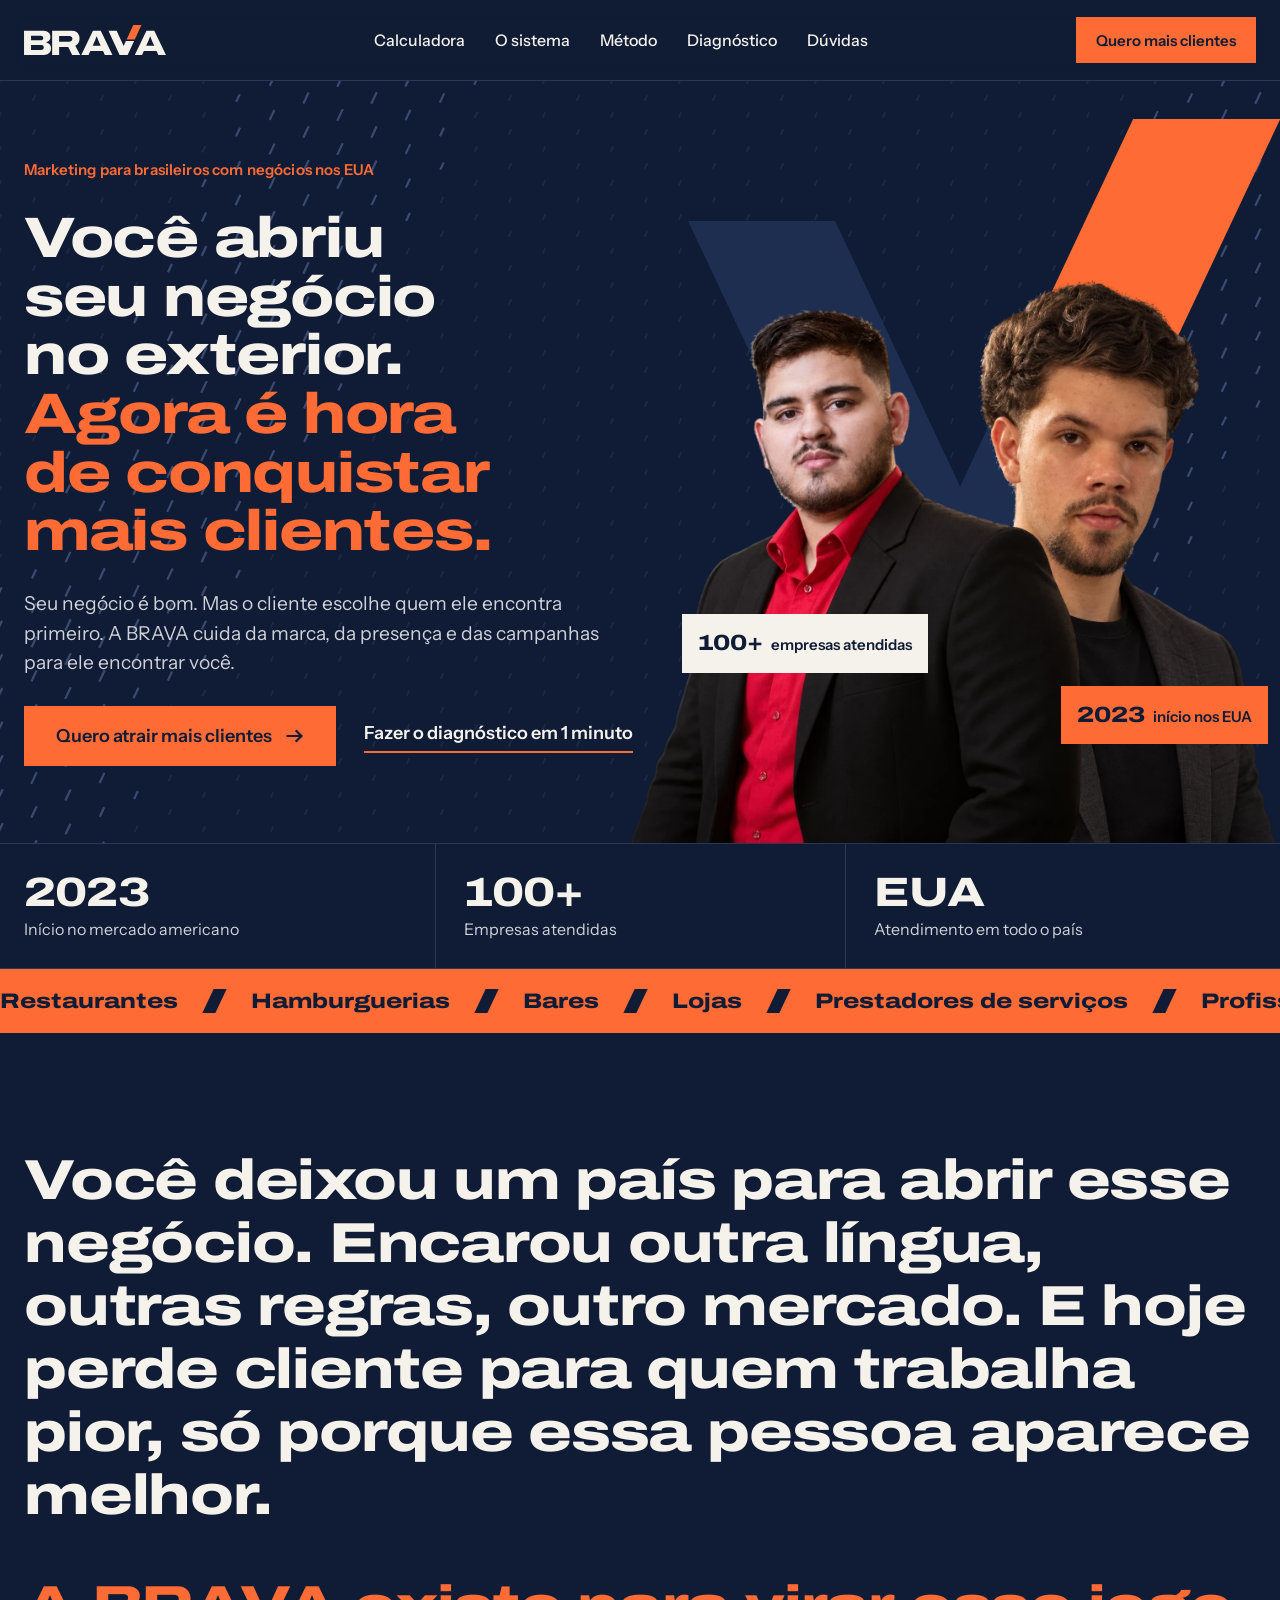
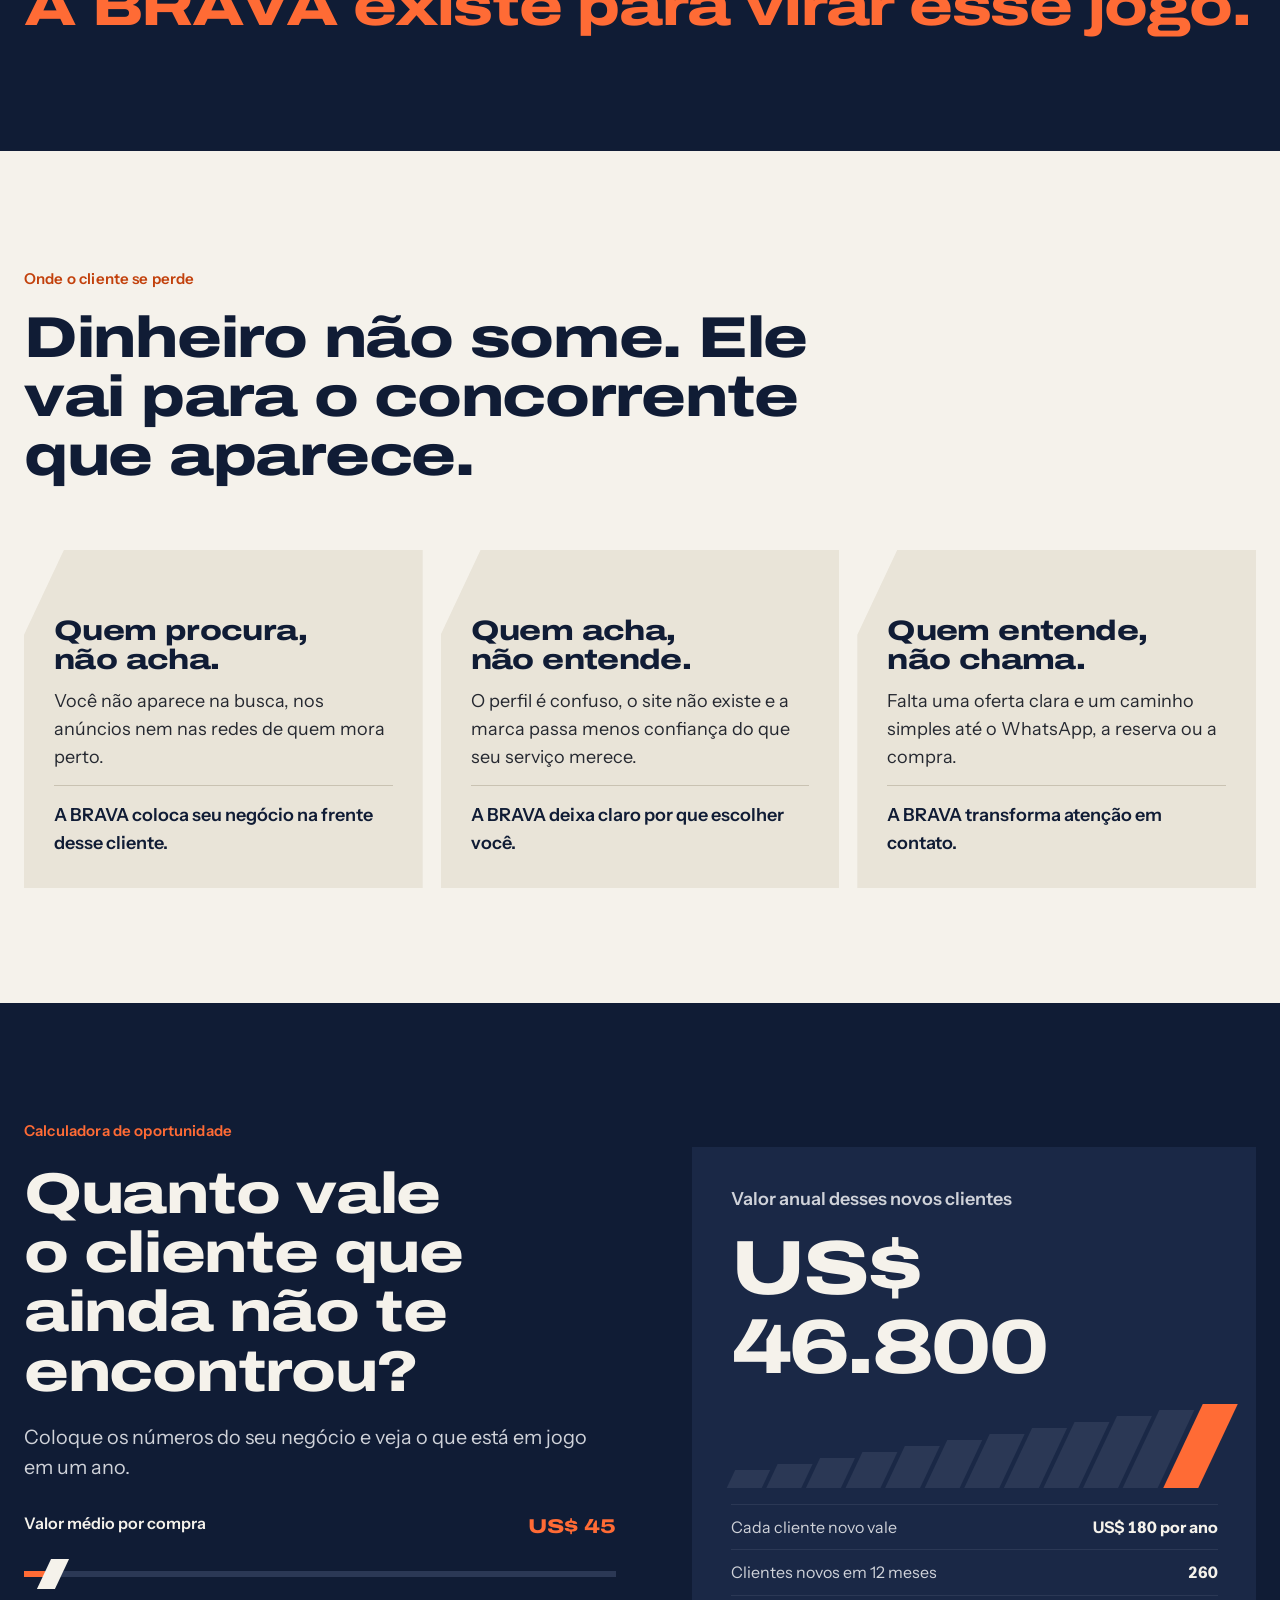
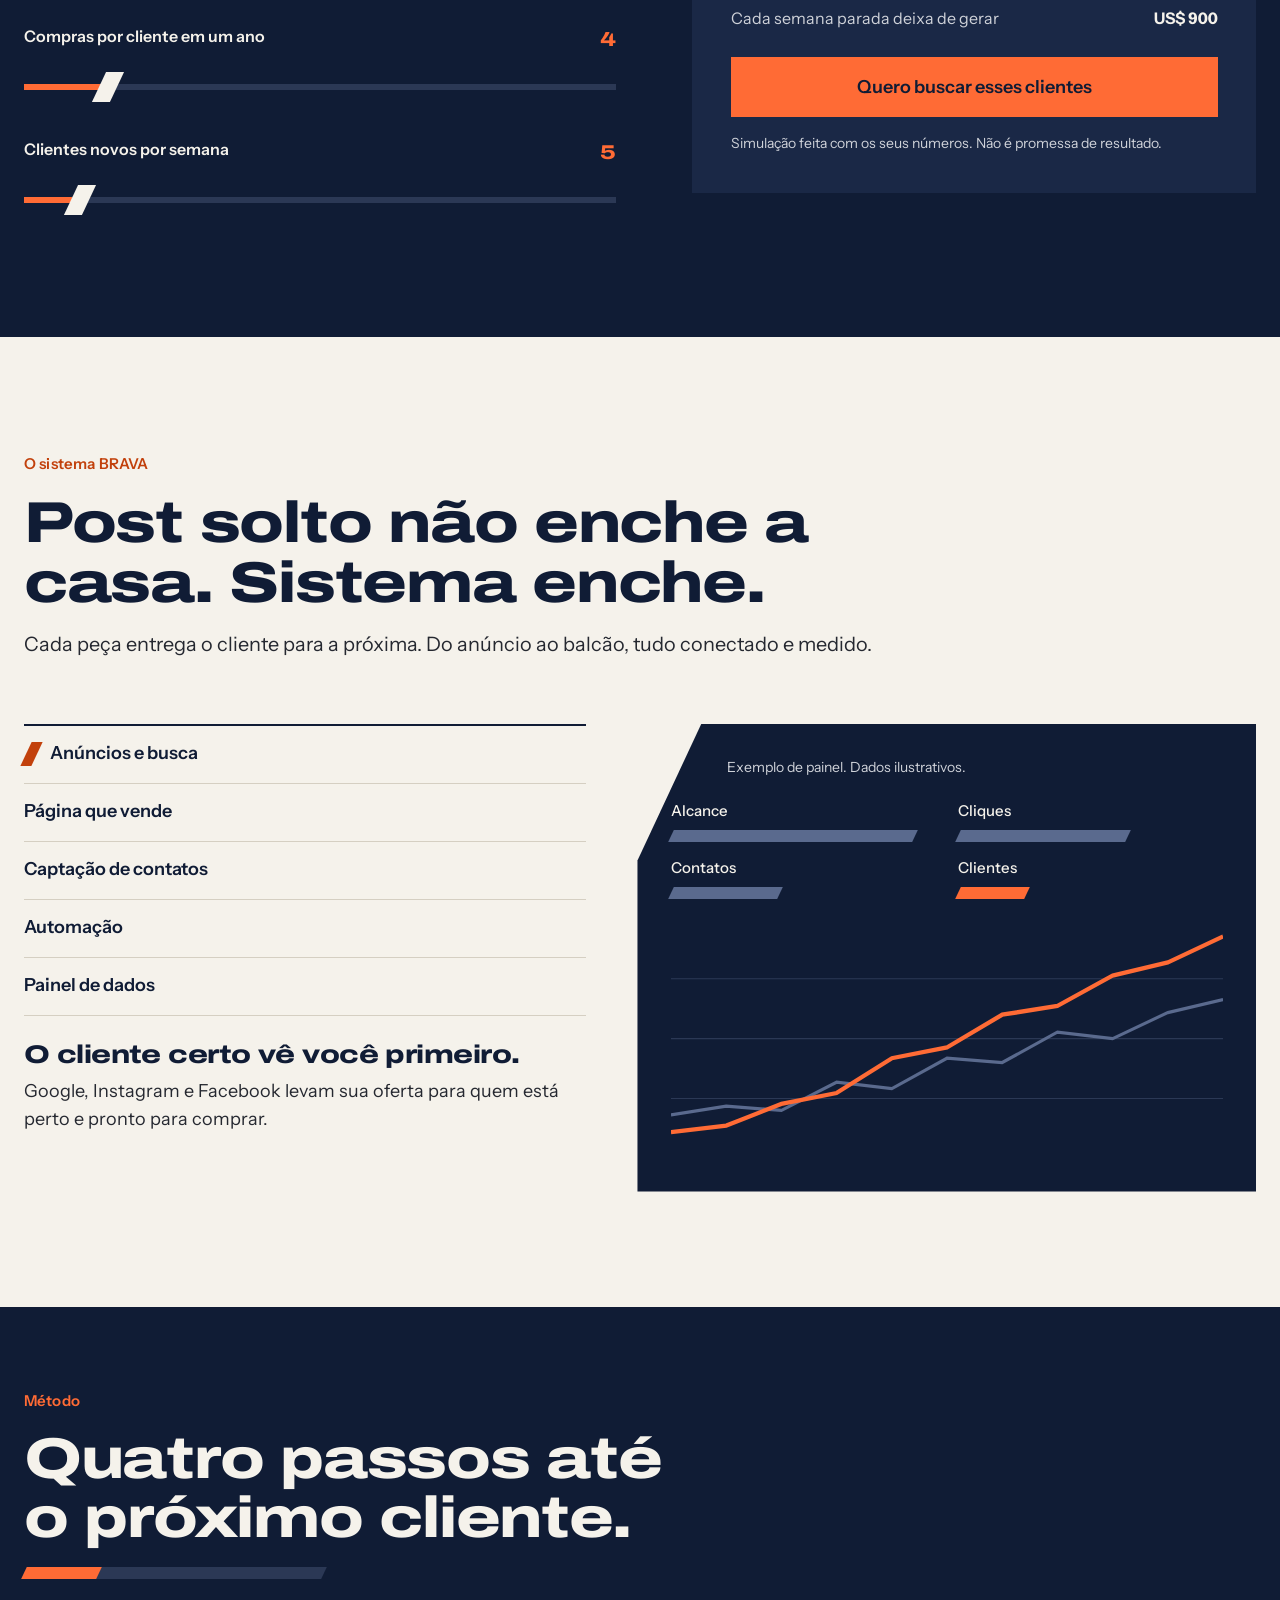
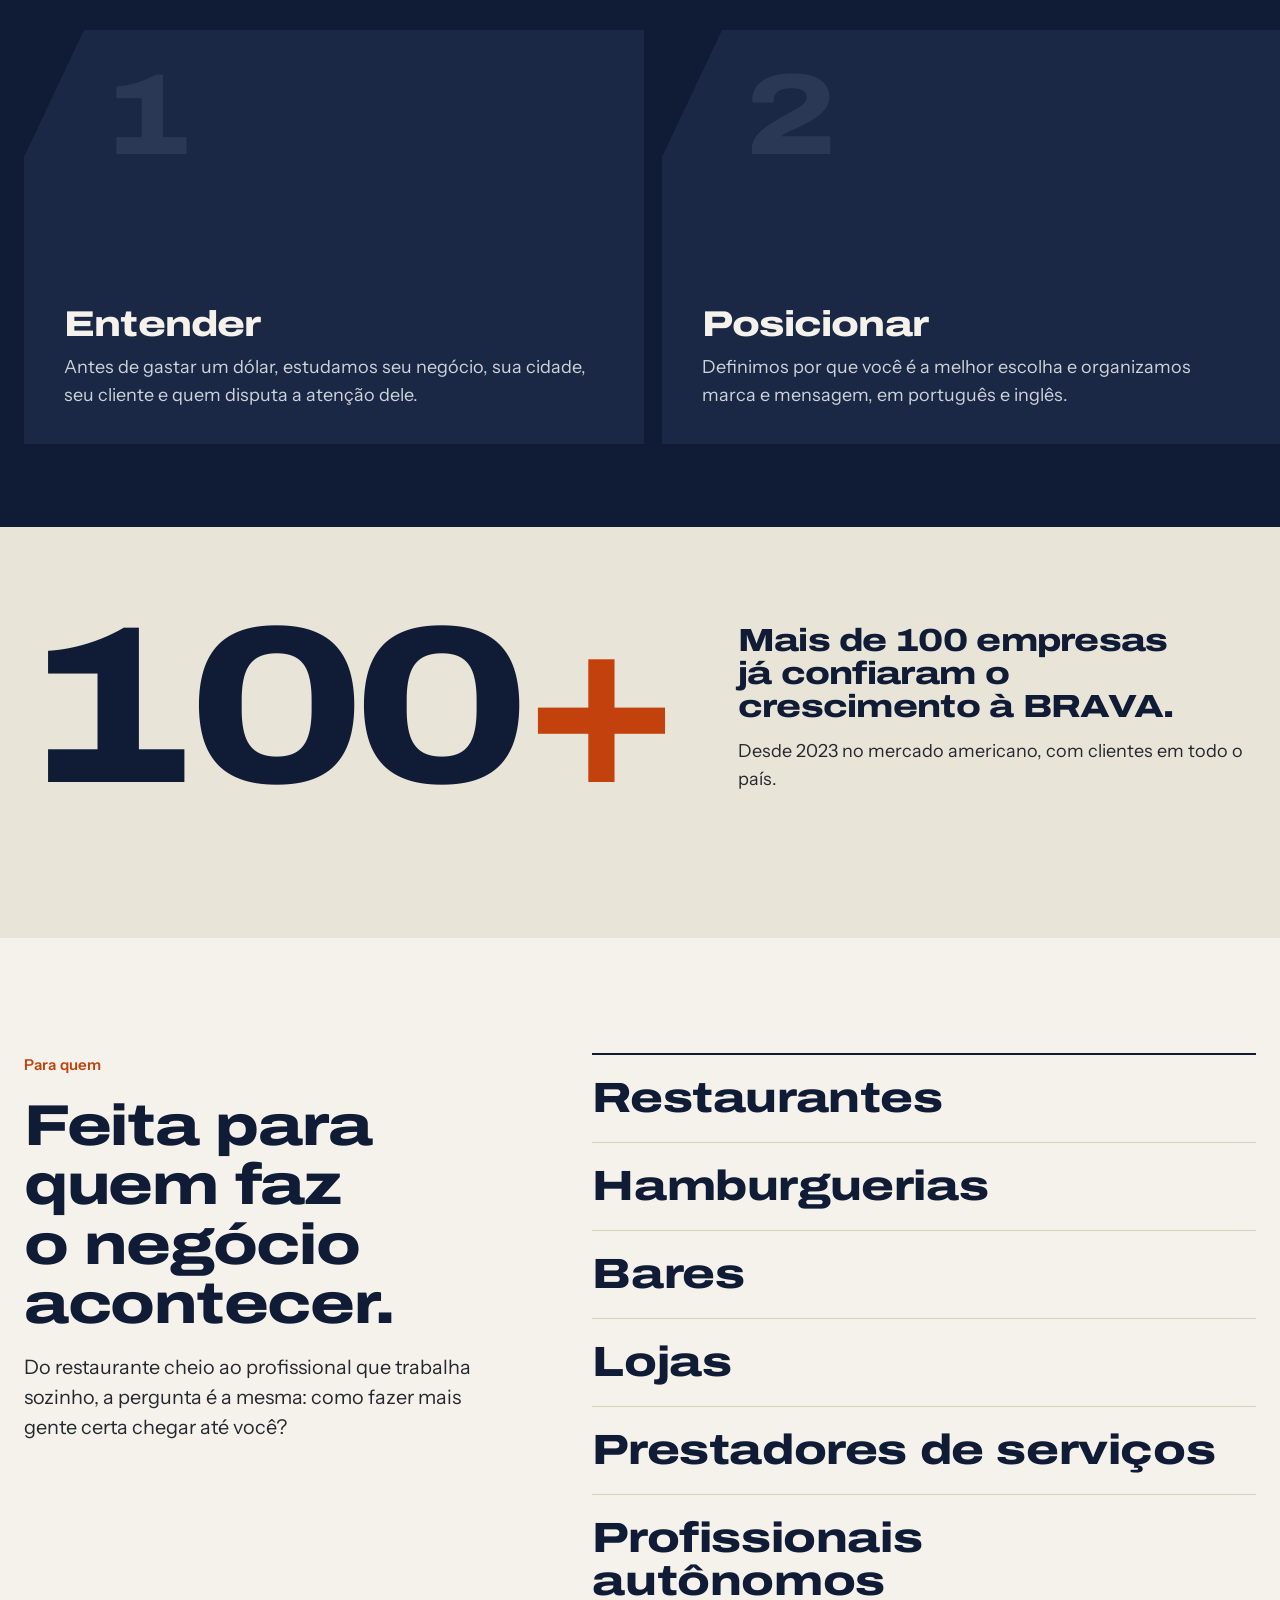
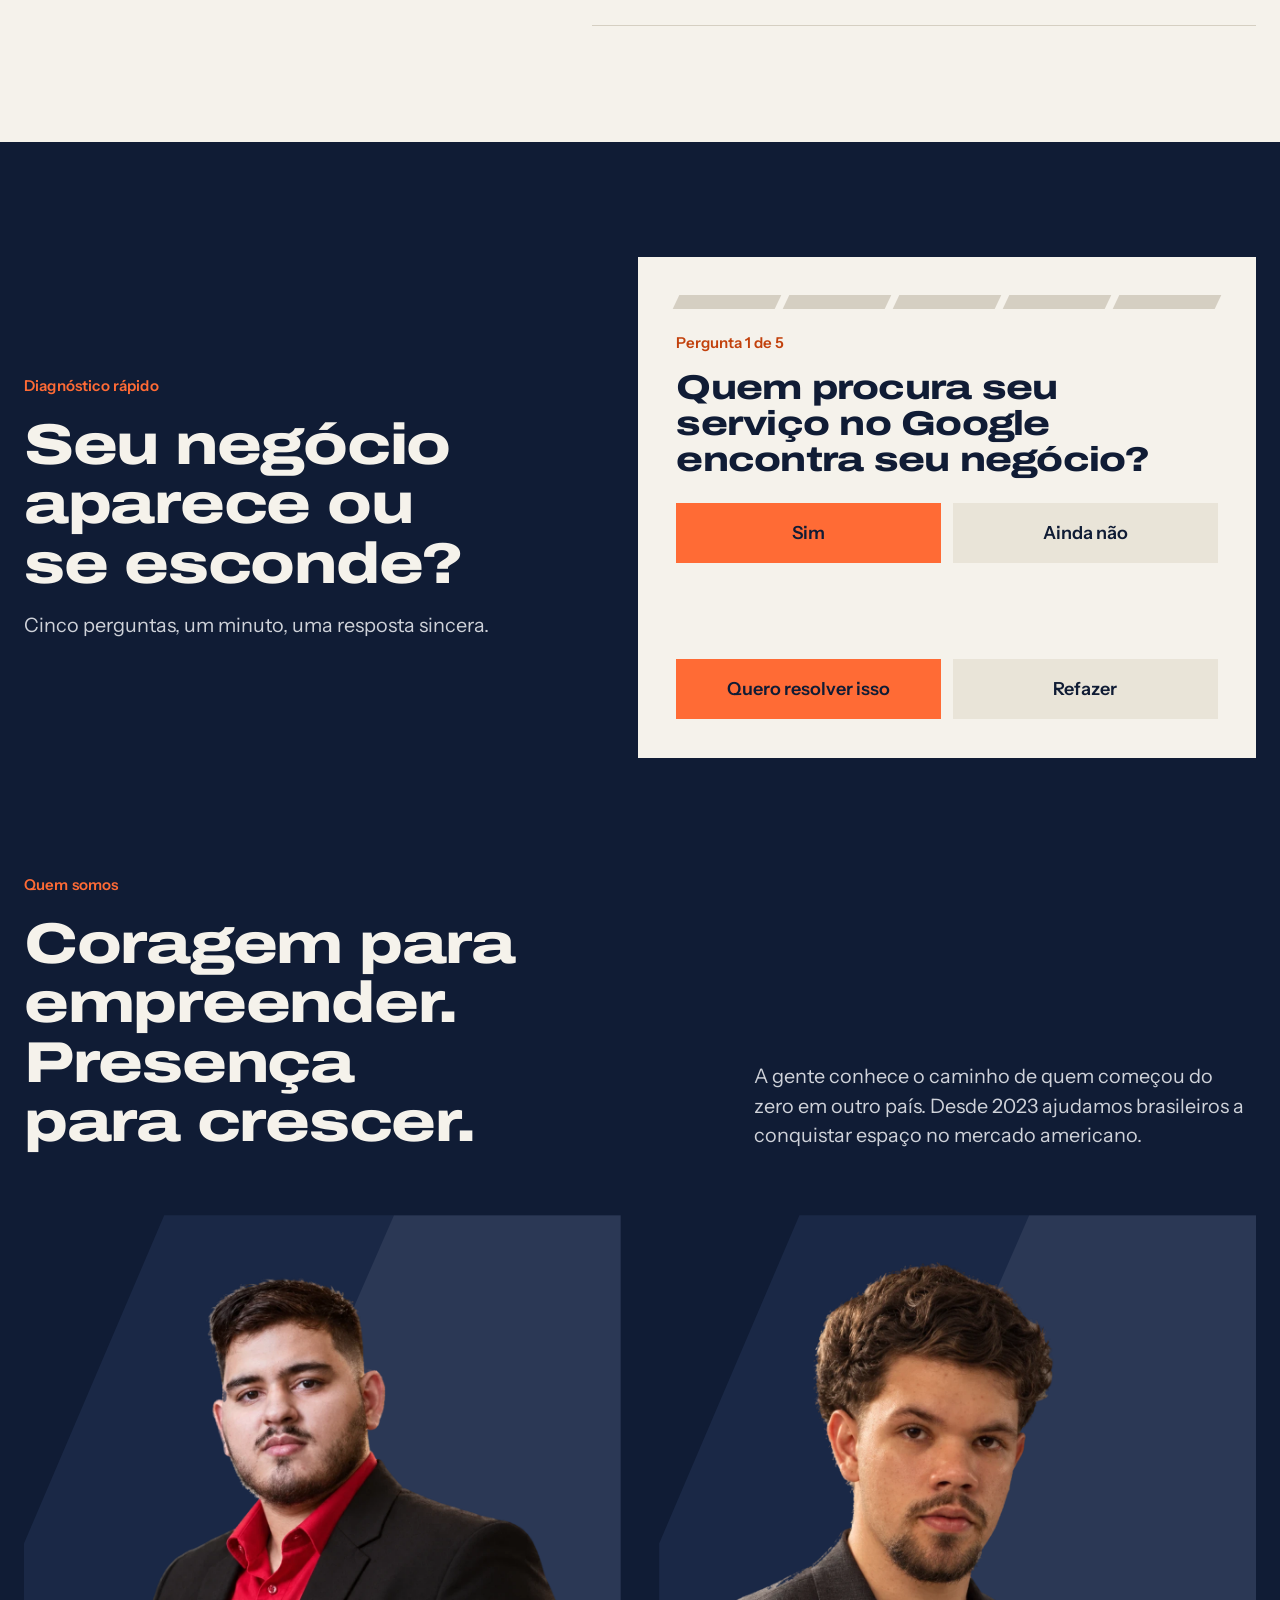
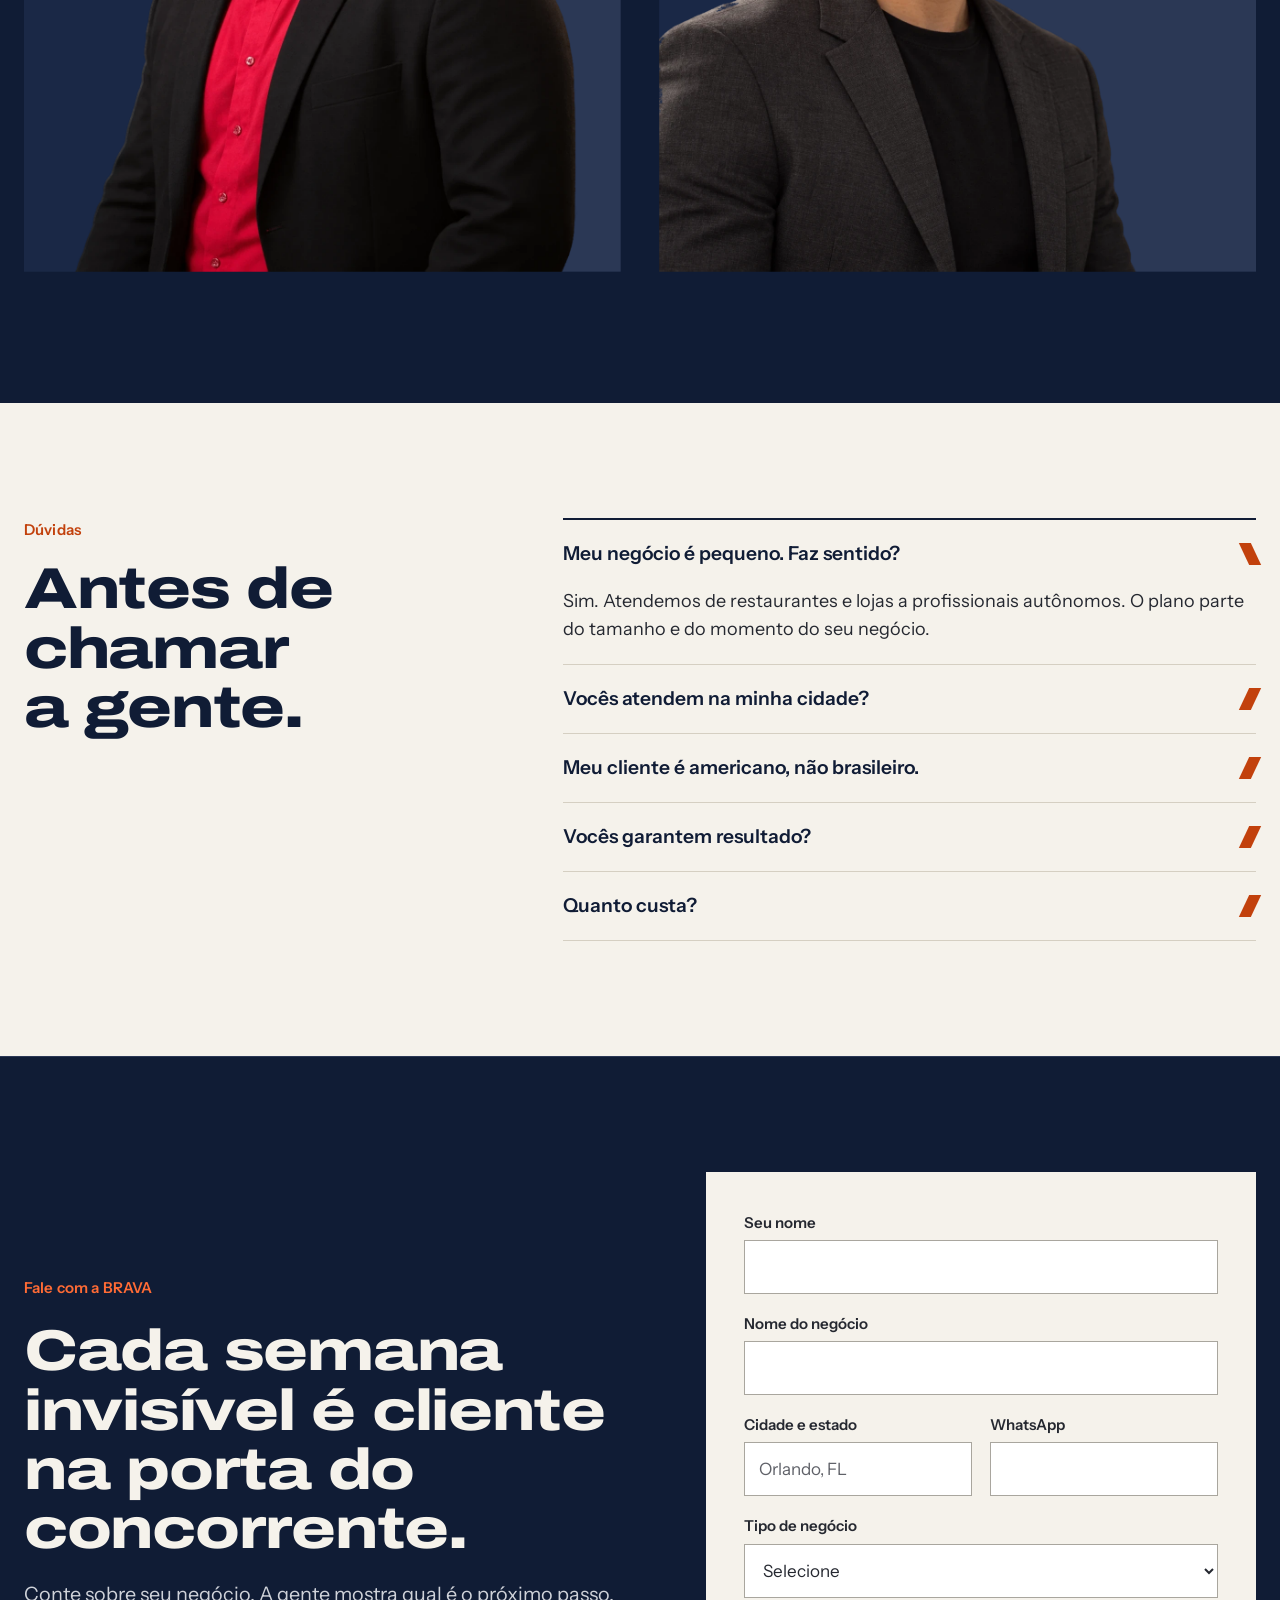
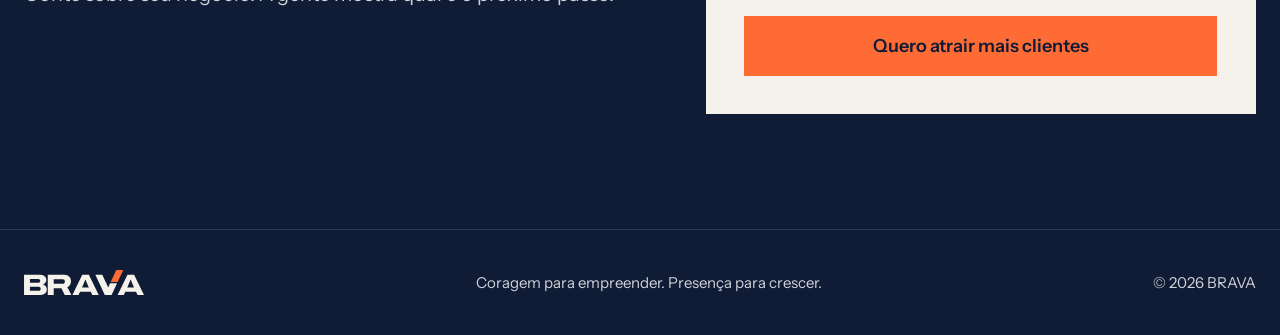
==== commit acd976a1: "Afasta o selo do texto na abertura Co-Authored-By: Claude Opus 5.5 <noreply@anthropic.com>" ====
--- a/index.html
+++ b/index.html
@@ -1,343 +1,343 @@
-<!doctype html>
-<html lang="pt-BR">
-<meta charset="utf-8">
-<meta name="viewport" content="width=device-width, initial-scale=1, viewport-fit=cover">
-<title>BRAVA Marketing</title>
-<meta name="claude:viewport-fit-sides" content="cover">
-<meta name="description" content="Você abriu seu negócio nos EUA. A BRAVA faz o cliente certo encontrar você. Desde 2023, mais de 100 empresas atendidas em todo o país.">
-<meta property="og:title" content="BRAVA Marketing">
-<meta property="og:description" content="Marketing para brasileiros com negócios nos EUA. Desde 2023, mais de 100 empresas atendidas.">
-<meta property="og:type" content="website">
-<meta property="og:image" content="https://samuelotoni325.github.io/brava-marketing/img/og.png">
-<meta property="og:url" content="https://samuelotoni325.github.io/brava-marketing/">
-<meta name="theme-color" content="#101C35">
-<link rel="icon" href="img/favicon.svg" type="image/svg+xml">
-<link rel="preconnect" href="https://fonts.googleapis.com">
-<link rel="stylesheet" href="https://fonts.googleapis.com/css2?family=Archivo:wdth,wght@62..125,100..900&family=Instrument+Sans:wght@400;500;600&display=swap">
-<link rel="stylesheet" href="css/estilo.css">
-
-<div class="progresso" aria-hidden="true"><i id="progresso"></i></div>
-
-<nav class="nav" aria-label="Principal">
-  <div class="w">
-    <a href="#inicio" aria-label="BRAVA, início"><img src="img/brava-principal-creme.svg" alt="BRAVA" width="142" height="29"></a>
-    <ul>
-      <li><a href="#calculadora">Calculadora</a></li>
-      <li><a href="#sistema">O sistema</a></li>
-      <li><a href="#metodo">Método</a></li>
-      <li><a href="#diagnostico">Diagnóstico</a></li>
-      <li><a href="#duvidas">Dúvidas</a></li>
-    </ul>
-    <a class="btn ima" href="#contato"><span>Quero mais clientes</span></a>
-  </div>
-</nav>
-
-<main id="inicio">
-  <section class="hero">
-    <canvas id="campo" aria-hidden="true"></canvas>
-    <div class="w">
-      <div class="hero-txt">
-        <p class="selo laranja hero-in">Marketing para brasileiros com negócios nos EUA</p>
-        <h1 class="t" id="titulo">Você abriu seu negócio no exterior. <span class="dest">Agora é hora de conquistar mais clientes.</span></h1>
-        <p class="sub hero-in">Seu negócio é bom. Mas o cliente escolhe quem ele encontra primeiro. A BRAVA cuida da marca, da presença e das campanhas para ele encontrar você.</p>
-        <div class="acoes hero-in">
-          <a class="btn ima" href="#contato"><span>Quero atrair mais clientes</span>
-            <svg width="20" height="20" viewBox="0 0 24 24" fill="none" stroke="currentColor" stroke-width="2.6" aria-hidden="true"><path d="M3 12H21M14 5L21 12L14 19"></path></svg>
-          </a>
-          <a class="link" href="#diagnostico">Fazer o diagnóstico em 1 minuto</a>
-        </div>
-      </div>
-      <div class="palco" id="palco">
-        <svg class="palco-v" viewBox="0 -868 976 868" aria-hidden="true">
-          <path class="corpo" d="M0 -700H242.4L448.5 -262.4L516.1 -406H758.5L567.2 0H329.7Z"></path>
-          <path class="ponta" id="ponta" d="M536.8 -450L733.7 -868H976.1L779.2 -450Z"></path>
-        </svg>
-        <img class="lider lider-a" src="img/lider-1.webp" alt="Líder da BRAVA de paletó cinza e camiseta preta" width="1122" height="1402">
-        <img class="lider lider-b" src="img/lider-2.webp" alt="Líder da BRAVA de paletó preto e camisa vermelha" width="1122" height="1402">
-        <p class="chip chip-a"><b>100+</b> empresas atendidas</p>
-        <p class="chip chip-b"><b>2023</b> início nos EUA</p>
-      </div>
-    </div>
-  </section>
-
-  <section class="fatos" aria-label="A BRAVA em números">
-    <ul class="w">
-      <li><b data-conta="2023" data-sem-milhar>2023</b><span>Início no mercado americano</span></li>
-      <li><b><span data-conta="100">100</span>+</b><span>Empresas atendidas</span></li>
-      <li><b>EUA</b><span>Atendimento em todo o país</span></li>
-    </ul>
-  </section>
-
-  <div class="faixa" aria-hidden="true">
-    <div class="faixa-trilho" id="faixa">
-      <ul><li>Restaurantes</li><li>Hamburguerias</li><li>Bares</li><li>Lojas</li><li>Prestadores de serviços</li><li>Profissionais autônomos</li></ul>
-      <ul><li>Restaurantes</li><li>Hamburguerias</li><li>Bares</li><li>Lojas</li><li>Prestadores de serviços</li><li>Profissionais autônomos</li></ul>
-      <ul><li>Restaurantes</li><li>Hamburguerias</li><li>Bares</li><li>Lojas</li><li>Prestadores de serviços</li><li>Profissionais autônomos</li></ul>
-      <ul><li>Restaurantes</li><li>Hamburguerias</li><li>Bares</li><li>Lojas</li><li>Prestadores de serviços</li><li>Profissionais autônomos</li></ul>
-    </div>
-  </div>
-
-  <section class="sec manifesto">
-    <div class="w">
-      <p class="t" id="manifesto">Você deixou um país para abrir esse negócio. Encarou outra língua, outras regras, outro mercado. E hoje perde cliente para quem trabalha pior, só porque essa pessoa aparece melhor.</p>
-      <p class="t virada">A BRAVA existe para virar esse jogo.</p>
-    </div>
-  </section>
-
-  <section class="sec claro" id="problema">
-    <div class="w">
-      <div class="cab">
-        <p class="selo">Onde o cliente se perde</p>
-        <h2 class="t">Dinheiro não some. Ele vai para o concorrente que aparece.</h2>
-      </div>
-      <ol class="vazamentos">
-        <li class="vaza">
-          <h3 class="t">Quem procura, não acha.</h3>
-          <p>Você não aparece na busca, nos anúncios nem nas redes de quem mora perto.</p>
-          <p class="resolve">A BRAVA coloca seu negócio na frente desse cliente.</p>
-        </li>
-        <li class="vaza">
-          <h3 class="t">Quem acha, não entende.</h3>
-          <p>O perfil é confuso, o site não existe e a marca passa menos confiança do que seu serviço merece.</p>
-          <p class="resolve">A BRAVA deixa claro por que escolher você.</p>
-        </li>
-        <li class="vaza">
-          <h3 class="t">Quem entende, não chama.</h3>
-          <p>Falta uma oferta clara e um caminho simples até o WhatsApp, a reserva ou a compra.</p>
-          <p class="resolve">A BRAVA transforma atenção em contato.</p>
-        </li>
-      </ol>
-    </div>
-  </section>
-
-  <section class="sec escuro" id="calculadora">
-    <div class="w calc">
-      <div class="calc-txt">
-        <p class="selo laranja">Calculadora de oportunidade</p>
-        <h2 class="t">Quanto vale o cliente que ainda não te encontrou?</h2>
-        <p class="lead">Coloque os números do seu negócio e veja o que está em jogo em um ano.</p>
-        <div class="campo-faixa">
-          <label for="c-ticket">Valor médio por compra <output id="o-ticket">US$ 45</output></label>
-          <input id="c-ticket" type="range" min="10" max="1000" step="5" value="45">
-        </div>
-        <div class="campo-faixa">
-          <label for="c-freq">Compras por cliente em um ano <output id="o-freq">4</output></label>
-          <input id="c-freq" type="range" min="1" max="24" step="1" value="4">
-        </div>
-        <div class="campo-faixa">
-          <label for="c-novos">Clientes novos por semana <output id="o-novos">5</output></label>
-          <input id="c-novos" type="range" min="1" max="50" step="1" value="5">
-        </div>
-      </div>
-      <div class="calc-res">
-        <p class="res-rot">Valor anual desses novos clientes</p>
-        <p class="res-num t" id="r-total" aria-live="polite">US$ 46.800</p>
-        <div class="res-barras" id="r-barras" aria-hidden="true"></div>
-        <ul class="res-lista">
-          <li><span>Cada cliente novo vale</span><b id="r-cliente">US$ 180 por ano</b></li>
-          <li><span>Clientes novos em 12 meses</span><b id="r-ano">260</b></li>
-          <li><span>Cada semana parada deixa de gerar</span><b id="r-semana">US$ 900</b></li>
-        </ul>
-        <a class="btn ima cheia" href="#contato"><span>Quero buscar esses clientes</span></a>
-        <p class="nota">Simulação feita com os seus números. Não é promessa de resultado.</p>
-      </div>
-    </div>
-  </section>
-
-  <section class="sec claro" id="sistema">
-    <div class="w">
-      <div class="cab">
-        <p class="selo">O sistema BRAVA</p>
-        <h2 class="t">Post solto não enche a casa. Sistema enche.</h2>
-        <p class="lead">Cada peça entrega o cliente para a próxima. Do anúncio ao balcão, tudo conectado e medido.</p>
-      </div>
-      <div class="sis">
-        <div class="sis-lado">
-          <div class="abas" role="tablist" aria-label="Etapas do sistema" id="abas">
-            <button role="tab" id="aba-0" aria-controls="painel-sis" aria-selected="true">Anúncios e busca</button>
-            <button role="tab" id="aba-1" aria-controls="painel-sis" aria-selected="false" tabindex="-1">Página que vende</button>
-            <button role="tab" id="aba-2" aria-controls="painel-sis" aria-selected="false" tabindex="-1">Captação de contatos</button>
-            <button role="tab" id="aba-3" aria-controls="painel-sis" aria-selected="false" tabindex="-1">Automação</button>
-            <button role="tab" id="aba-4" aria-controls="painel-sis" aria-selected="false" tabindex="-1">Painel de dados</button>
-          </div>
-          <div class="aba-texto" role="tabpanel" id="painel-sis" aria-labelledby="aba-0">
-            <h3 class="t" id="sis-t">O cliente certo vê você primeiro.</h3>
-            <p id="sis-p">Google, Instagram e Facebook levam sua oferta para quem está perto e pronto para comprar.</p>
-          </div>
-        </div>
-        <figure class="dash" id="dash">
-          <figcaption>Exemplo de painel. Dados ilustrativos.</figcaption>
-          <div class="dash-top">
-            <div class="kpi"><span>Alcance</span><i style="--v:92%"></i></div>
-            <div class="kpi"><span>Cliques</span><i style="--v:64%"></i></div>
-            <div class="kpi"><span>Contatos</span><i style="--v:41%"></i></div>
-            <div class="kpi lar"><span>Clientes</span><i style="--v:26%"></i></div>
-          </div>
-          <svg class="dash-g" viewBox="0 0 600 220" preserveAspectRatio="none" aria-hidden="true">
-            <g stroke="#2B3855" stroke-width="1"><path d="M0 55H600M0 110H600M0 165H600"></path></g>
-            <path id="linha-b" d="M0 180L60 172L120 176L180 150L240 156L300 128L360 132L420 104L480 110L540 86L600 74" fill="none" stroke="#5A6A8E" stroke-width="3"></path>
-            <path id="linha-a" d="M0 196L60 190L120 170L180 160L240 128L300 118L360 88L420 80L480 52L540 40L600 16" fill="none" stroke="#FF6B35" stroke-width="4"></path>
-          </svg>
-        </figure>
-      </div>
-    </div>
-  </section>
-
-  <section class="metodo escuro" id="metodo">
-    <div class="metodo-pino" id="metodo-pino">
-      <div class="w metodo-top">
-        <div>
-          <p class="selo laranja">Método</p>
-          <h2 class="t">Quatro passos até o próximo cliente.</h2>
-        </div>
-        <div class="metodo-prog" aria-hidden="true"><i id="metodo-prog"></i></div>
-      </div>
-      <ol class="trilho" id="trilho">
-        <li class="painel"><span class="n" aria-hidden="true">1</span><div><h3 class="t">Entender</h3><p>Antes de gastar um dólar, estudamos seu negócio, sua cidade, seu cliente e quem disputa a atenção dele.</p></div></li>
-        <li class="painel"><span class="n" aria-hidden="true">2</span><div><h3 class="t">Posicionar</h3><p>Definimos por que você é a melhor escolha e organizamos marca e mensagem, em português e inglês.</p></div></li>
-        <li class="painel"><span class="n" aria-hidden="true">3</span><div><h3 class="t">Divulgar</h3><p>Colocamos sua comunicação no ar com constância, nos canais onde seu cliente já está.</p></div></li>
-        <li class="painel lar"><span class="n" aria-hidden="true">4</span><div><h3 class="t">Atrair</h3><p>Rodamos as campanhas, medimos o que traz cliente e colocamos mais força no que funciona.</p></div></li>
-      </ol>
-    </div>
-  </section>
-
-  <section class="cem">
-    <div class="w">
-      <p class="cem-n" aria-hidden="true"><span data-conta="100">100</span><em>+</em></p>
-      <div class="cem-t">
-        <h2 class="t">Mais de 100 empresas já confiaram o crescimento à BRAVA.</h2>
-        <p>Desde 2023 no mercado americano, com clientes em todo o país.</p>
-      </div>
-    </div>
-    <div class="w casos" id="casos" hidden></div>
-  </section>
-
-  <section class="sec claro" id="para-quem">
-    <div class="w quem">
-      <div class="quem-t">
-        <p class="selo">Para quem</p>
-        <h2 class="t">Feita para quem faz o negócio acontecer.</h2>
-        <p class="lead">Do restaurante cheio ao profissional que trabalha sozinho, a pergunta é a mesma: como fazer mais gente certa chegar até você?</p>
-      </div>
-      <ul class="lista t">
-        <li>Restaurantes</li>
-        <li>Hamburguerias</li>
-        <li>Bares</li>
-        <li>Lojas</li>
-        <li>Prestadores de serviços</li>
-        <li>Profissionais autônomos</li>
-      </ul>
-    </div>
-  </section>
-
-  <section class="sec escuro" id="diagnostico">
-    <div class="w diag">
-      <div class="diag-txt">
-        <p class="selo laranja">Diagnóstico rápido</p>
-        <h2 class="t">Seu negócio aparece ou se esconde?</h2>
-        <p class="lead">Cinco perguntas, um minuto, uma resposta sincera.</p>
-      </div>
-      <div class="diag-caixa" id="diag" aria-live="polite">
-        <div class="diag-passos" id="diag-passos" aria-hidden="true"><i></i><i></i><i></i><i></i><i></i></div>
-        <div id="diag-q">
-          <p class="diag-n" id="diag-n">Pergunta 1 de 5</p>
-          <p class="t diag-p" id="diag-p">Quem procura seu serviço no Google encontra seu negócio?</p>
-          <div class="diag-bt">
-            <button class="btn" type="button" id="diag-sim">Sim</button>
-            <button class="btn claro-bt" type="button" id="diag-nao">Ainda não</button>
-          </div>
-        </div>
-        <div id="diag-r" hidden>
-          <p class="diag-n" id="diag-nota"></p>
-          <p class="t diag-p" id="diag-titulo"></p>
-          <p id="diag-texto"></p>
-          <ul id="diag-falhas"></ul>
-          <div class="diag-bt">
-            <a class="btn" href="#contato">Quero resolver isso</a>
-            <button class="btn claro-bt" type="button" id="diag-refaz">Refazer</button>
-          </div>
-        </div>
-      </div>
-    </div>
-  </section>
-
-  <section class="sec escuro quem-somos" id="quem-somos">
-    <div class="w">
-      <div class="quem-top">
-        <div>
-          <p class="selo laranja">Quem somos</p>
-          <h2 class="t">Coragem para empreender. Presença para crescer.</h2>
-        </div>
-        <p class="lead">A gente conhece o caminho de quem começou do zero em outro país. Desde 2023 ajudamos brasileiros a conquistar espaço no mercado americano.</p>
-      </div>
-      <div class="lideres">
-        <article class="card">
-          <div class="moldura"><img src="img/lider-2.webp" alt="Líder da BRAVA de paletó preto e camisa vermelha" width="1122" height="1402" loading="lazy"></div>
-          <div class="nome" data-lider="0" hidden><b></b><span></span></div>
-        </article>
-        <article class="card">
-          <div class="moldura"><img class="encosta" src="img/lider-1.webp" alt="Líder da BRAVA de paletó cinza e camiseta preta" width="1122" height="1402" loading="lazy"></div>
-          <div class="nome" data-lider="1" hidden><b></b><span></span></div>
-        </article>
-      </div>
-    </div>
-  </section>
-
-  <section class="sec claro" id="duvidas">
-    <div class="w duv">
-      <div>
-        <p class="selo">Dúvidas</p>
-        <h2 class="t">Antes de chamar a gente.</h2>
-      </div>
-      <div class="faq">
-        <details open><summary>Meu negócio é pequeno. Faz sentido?</summary><p>Sim. Atendemos de restaurantes e lojas a profissionais autônomos. O plano parte do tamanho e do momento do seu negócio.</p></details>
-        <details><summary>Vocês atendem na minha cidade?</summary><p>Atendemos clientes em todo os Estados Unidos.</p></details>
-        <details><summary>Meu cliente é americano, não brasileiro.</summary><p>Sem problema. A comunicação pode ser em português, em inglês ou nos dois idiomas, de acordo com quem você quer atrair.</p></details>
-        <details><summary>Vocês garantem resultado?</summary><p>Não prometemos número sem conhecer seu negócio. Prometemos clareza: você sabe o que está sendo feito e o que está trazendo cliente.</p></details>
-        <details><summary>Quanto custa?</summary><p>Depende do que seu negócio precisa agora. Conte sua situação no formulário e a BRAVA indica o próximo passo.</p></details>
-      </div>
-    </div>
-  </section>
-
-  <section class="sec contato escuro" id="contato">
-    <div class="w">
-      <div class="contato-t">
-        <p class="selo laranja">Fale com a BRAVA</p>
-        <h2 class="t">Cada semana invisível é cliente na porta do concorrente.</h2>
-        <p class="lead">Conte sobre seu negócio. A gente mostra qual é o próximo passo.</p>
-      </div>
-      <form id="form" novalidate>
-        <div class="campo cheio"><label for="nome">Seu nome</label><input id="nome" name="nome" autocomplete="name" required></div>
-        <div class="campo cheio"><label for="negocio">Nome do negócio</label><input id="negocio" name="negocio" autocomplete="organization" required></div>
-        <div class="campo"><label for="cidade">Cidade e estado</label><input id="cidade" name="cidade" placeholder="Orlando, FL" required></div>
-        <div class="campo"><label for="whatsapp">WhatsApp</label><input id="whatsapp" name="whatsapp" type="tel" autocomplete="tel" required></div>
-        <div class="campo cheio"><label for="tipo">Tipo de negócio</label>
-          <select id="tipo" name="tipo" required>
-            <option value="">Selecione</option>
-            <option>Restaurante</option><option>Hamburgueria</option><option>Bar</option><option>Loja</option><option>Prestador de serviços</option><option>Profissional autônomo</option><option>Outro</option>
-          </select>
-        </div>
-        <input type="hidden" id="diag-campo" name="diagnostico">
-        <button class="btn" type="submit" id="enviar">Quero atrair mais clientes</button>
-        <p id="aviso" role="status" hidden></p>
-      </form>
-    </div>
-  </section>
-</main>
-
-<footer>
-  <div class="w">
-    <img src="img/brava-principal-creme.svg" alt="BRAVA" width="120" height="25">
-    <span>Coragem para empreender. Presença para crescer.</span>
-    <span>© 2026 BRAVA</span>
-  </div>
-</footer>
-
-<a class="btn fixo" href="#contato" id="fixo">Quero atrair mais clientes</a>
-
-<script src="js/vendor/gsap.min.js"></script>
-<script src="js/vendor/ScrollTrigger.min.js"></script>
-<script src="js/config.js"></script>
-<script src="js/app.js"></script>
-
-</html>
+<!doctype html>
+<html lang="pt-BR">
+<meta charset="utf-8">
+<meta name="viewport" content="width=device-width, initial-scale=1, viewport-fit=cover">
+<title>BRAVA Marketing</title>
+<meta name="claude:viewport-fit-sides" content="cover">
+<meta name="description" content="Você abriu seu negócio nos EUA. A BRAVA faz o cliente certo encontrar você. Desde 2023, mais de 100 empresas atendidas em todo o país.">
+<meta property="og:title" content="BRAVA Marketing">
+<meta property="og:description" content="Marketing para brasileiros com negócios nos EUA. Desde 2023, mais de 100 empresas atendidas.">
+<meta property="og:type" content="website">
+<meta property="og:image" content="https://samuelotoni325.github.io/brava-marketing/img/og.png">
+<meta property="og:url" content="https://samuelotoni325.github.io/brava-marketing/">
+<meta name="theme-color" content="#101C35">
+<link rel="icon" href="img/favicon.svg" type="image/svg+xml">
+<link rel="preconnect" href="https://fonts.googleapis.com">
+<link rel="stylesheet" href="https://fonts.googleapis.com/css2?family=Archivo:wdth,wght@62..125,100..900&family=Instrument+Sans:wght@400;500;600&display=swap">
+<link rel="stylesheet" href="css/estilo.css">
+
+<div class="progresso" aria-hidden="true"><i id="progresso"></i></div>
+
+<nav class="nav" aria-label="Principal">
+  <div class="w">
+    <a href="#inicio" aria-label="BRAVA, início"><img src="img/brava-principal-creme.svg" alt="BRAVA" width="142" height="29"></a>
+    <ul>
+      <li><a href="#calculadora">Calculadora</a></li>
+      <li><a href="#sistema">O sistema</a></li>
+      <li><a href="#metodo">Método</a></li>
+      <li><a href="#diagnostico">Diagnóstico</a></li>
+      <li><a href="#duvidas">Dúvidas</a></li>
+    </ul>
+    <a class="btn ima" href="#contato"><span>Quero mais clientes</span></a>
+  </div>
+</nav>
+
+<main id="inicio">
+  <section class="hero">
+    <canvas id="campo" aria-hidden="true"></canvas>
+    <div class="w">
+      <div class="hero-txt">
+        <p class="selo laranja hero-in">Marketing para brasileiros com negócios nos EUA</p>
+        <h1 class="t" id="titulo">Você abriu seu negócio no exterior. <span class="dest">Agora é hora de conquistar mais clientes.</span></h1>
+        <p class="sub hero-in">Seu negócio é bom. Mas o cliente escolhe quem ele encontra primeiro. A BRAVA cuida da marca, da presença e das campanhas para ele encontrar você.</p>
+        <div class="acoes hero-in">
+          <a class="btn ima" href="#contato"><span>Quero atrair mais clientes</span>
+            <svg width="20" height="20" viewBox="0 0 24 24" fill="none" stroke="currentColor" stroke-width="2.6" aria-hidden="true"><path d="M3 12H21M14 5L21 12L14 19"></path></svg>
+          </a>
+          <a class="link" href="#diagnostico">Fazer o diagnóstico em 1 minuto</a>
+        </div>
+      </div>
+      <div class="palco" id="palco">
+        <svg class="palco-v" viewBox="0 -868 976 868" aria-hidden="true">
+          <path class="corpo" d="M0 -700H242.4L448.5 -262.4L516.1 -406H758.5L567.2 0H329.7Z"></path>
+          <path class="ponta" id="ponta" d="M536.8 -450L733.7 -868H976.1L779.2 -450Z"></path>
+        </svg>
+        <img class="lider lider-a" src="img/lider-1.webp" alt="Líder da BRAVA de paletó cinza e camiseta preta" width="1122" height="1402">
+        <img class="lider lider-b" src="img/lider-2.webp" alt="Líder da BRAVA de paletó preto e camisa vermelha" width="1122" height="1402">
+        <p class="chip chip-a"><b>100+</b> empresas atendidas</p>
+        <p class="chip chip-b"><b>2023</b> início nos EUA</p>
+      </div>
+    </div>
+  </section>
+
+  <section class="fatos" aria-label="A BRAVA em números">
+    <ul class="w">
+      <li><b data-conta="2023" data-sem-milhar>2023</b><span>Início no mercado americano</span></li>
+      <li><b><span data-conta="100">100</span>+</b><span>Empresas atendidas</span></li>
+      <li><b>EUA</b><span>Atendimento em todo o país</span></li>
+    </ul>
+  </section>
+
+  <div class="faixa" aria-hidden="true">
+    <div class="faixa-trilho" id="faixa">
+      <ul><li>Restaurantes</li><li>Hamburguerias</li><li>Bares</li><li>Lojas</li><li>Prestadores de serviços</li><li>Profissionais autônomos</li></ul>
+      <ul><li>Restaurantes</li><li>Hamburguerias</li><li>Bares</li><li>Lojas</li><li>Prestadores de serviços</li><li>Profissionais autônomos</li></ul>
+      <ul><li>Restaurantes</li><li>Hamburguerias</li><li>Bares</li><li>Lojas</li><li>Prestadores de serviços</li><li>Profissionais autônomos</li></ul>
+      <ul><li>Restaurantes</li><li>Hamburguerias</li><li>Bares</li><li>Lojas</li><li>Prestadores de serviços</li><li>Profissionais autônomos</li></ul>
+    </div>
+  </div>
+
+  <section class="sec manifesto">
+    <div class="w">
+      <p class="t" id="manifesto">Você deixou um país para abrir esse negócio. Encarou outra língua, outras regras, outro mercado. E hoje perde cliente para quem trabalha pior, só porque essa pessoa aparece melhor.</p>
+      <p class="t virada">A BRAVA existe para virar esse jogo.</p>
+    </div>
+  </section>
+
+  <section class="sec claro" id="problema">
+    <div class="w">
+      <div class="cab">
+        <p class="selo">Onde o cliente se perde</p>
+        <h2 class="t">Dinheiro não some. Ele vai para o concorrente que aparece.</h2>
+      </div>
+      <ol class="vazamentos">
+        <li class="vaza">
+          <h3 class="t">Quem procura, não acha.</h3>
+          <p>Você não aparece na busca, nos anúncios nem nas redes de quem mora perto.</p>
+          <p class="resolve">A BRAVA coloca seu negócio na frente desse cliente.</p>
+        </li>
+        <li class="vaza">
+          <h3 class="t">Quem acha, não entende.</h3>
+          <p>O perfil é confuso, o site não existe e a marca passa menos confiança do que seu serviço merece.</p>
+          <p class="resolve">A BRAVA deixa claro por que escolher você.</p>
+        </li>
+        <li class="vaza">
+          <h3 class="t">Quem entende, não chama.</h3>
+          <p>Falta uma oferta clara e um caminho simples até o WhatsApp, a reserva ou a compra.</p>
+          <p class="resolve">A BRAVA transforma atenção em contato.</p>
+        </li>
+      </ol>
+    </div>
+  </section>
+
+  <section class="sec escuro" id="calculadora">
+    <div class="w calc">
+      <div class="calc-txt">
+        <p class="selo laranja">Calculadora de oportunidade</p>
+        <h2 class="t">Quanto vale o cliente que ainda não te encontrou?</h2>
+        <p class="lead">Coloque os números do seu negócio e veja o que está em jogo em um ano.</p>
+        <div class="campo-faixa">
+          <label for="c-ticket">Valor médio por compra <output id="o-ticket">US$ 45</output></label>
+          <input id="c-ticket" type="range" min="10" max="1000" step="5" value="45">
+        </div>
+        <div class="campo-faixa">
+          <label for="c-freq">Compras por cliente em um ano <output id="o-freq">4</output></label>
+          <input id="c-freq" type="range" min="1" max="24" step="1" value="4">
+        </div>
+        <div class="campo-faixa">
+          <label for="c-novos">Clientes novos por semana <output id="o-novos">5</output></label>
+          <input id="c-novos" type="range" min="1" max="50" step="1" value="5">
+        </div>
+      </div>
+      <div class="calc-res">
+        <p class="res-rot">Valor anual desses novos clientes</p>
+        <p class="res-num t" id="r-total" aria-live="polite">US$ 46.800</p>
+        <div class="res-barras" id="r-barras" aria-hidden="true"></div>
+        <ul class="res-lista">
+          <li><span>Cada cliente novo vale</span><b id="r-cliente">US$ 180 por ano</b></li>
+          <li><span>Clientes novos em 12 meses</span><b id="r-ano">260</b></li>
+          <li><span>Cada semana parada deixa de gerar</span><b id="r-semana">US$ 900</b></li>
+        </ul>
+        <a class="btn ima cheia" href="#contato"><span>Quero buscar esses clientes</span></a>
+        <p class="nota">Simulação feita com os seus números. Não é promessa de resultado.</p>
+      </div>
+    </div>
+  </section>
+
+  <section class="sec claro" id="sistema">
+    <div class="w">
+      <div class="cab">
+        <p class="selo">O sistema BRAVA</p>
+        <h2 class="t">Post solto não enche a casa. Sistema enche.</h2>
+        <p class="lead">Cada peça entrega o cliente para a próxima. Do anúncio ao balcão, tudo conectado e medido.</p>
+      </div>
+      <div class="sis">
+        <div class="sis-lado">
+          <div class="abas" role="tablist" aria-label="Etapas do sistema" id="abas">
+            <button role="tab" id="aba-0" aria-controls="painel-sis" aria-selected="true">Anúncios e busca</button>
+            <button role="tab" id="aba-1" aria-controls="painel-sis" aria-selected="false" tabindex="-1">Página que vende</button>
+            <button role="tab" id="aba-2" aria-controls="painel-sis" aria-selected="false" tabindex="-1">Captação de contatos</button>
+            <button role="tab" id="aba-3" aria-controls="painel-sis" aria-selected="false" tabindex="-1">Automação</button>
+            <button role="tab" id="aba-4" aria-controls="painel-sis" aria-selected="false" tabindex="-1">Painel de dados</button>
+          </div>
+          <div class="aba-texto" role="tabpanel" id="painel-sis" aria-labelledby="aba-0">
+            <h3 class="t" id="sis-t">O cliente certo vê você primeiro.</h3>
+            <p id="sis-p">Google, Instagram e Facebook levam sua oferta para quem está perto e pronto para comprar.</p>
+          </div>
+        </div>
+        <figure class="dash" id="dash">
+          <figcaption>Exemplo de painel. Dados ilustrativos.</figcaption>
+          <div class="dash-top">
+            <div class="kpi"><span>Alcance</span><i style="--v:92%"></i></div>
+            <div class="kpi"><span>Cliques</span><i style="--v:64%"></i></div>
+            <div class="kpi"><span>Contatos</span><i style="--v:41%"></i></div>
+            <div class="kpi lar"><span>Clientes</span><i style="--v:26%"></i></div>
+          </div>
+          <svg class="dash-g" viewBox="0 0 600 220" preserveAspectRatio="none" aria-hidden="true">
+            <g stroke="#2B3855" stroke-width="1"><path d="M0 55H600M0 110H600M0 165H600"></path></g>
+            <path id="linha-b" d="M0 180L60 172L120 176L180 150L240 156L300 128L360 132L420 104L480 110L540 86L600 74" fill="none" stroke="#5A6A8E" stroke-width="3"></path>
+            <path id="linha-a" d="M0 196L60 190L120 170L180 160L240 128L300 118L360 88L420 80L480 52L540 40L600 16" fill="none" stroke="#FF6B35" stroke-width="4"></path>
+          </svg>
+        </figure>
+      </div>
+    </div>
+  </section>
+
+  <section class="metodo escuro" id="metodo">
+    <div class="metodo-pino" id="metodo-pino">
+      <div class="w metodo-top">
+        <div>
+          <p class="selo laranja">Método</p>
+          <h2 class="t">Quatro passos até o próximo cliente.</h2>
+        </div>
+        <div class="metodo-prog" aria-hidden="true"><i id="metodo-prog"></i></div>
+      </div>
+      <ol class="trilho" id="trilho">
+        <li class="painel"><span class="n" aria-hidden="true">1</span><div><h3 class="t">Entender</h3><p>Antes de gastar um dólar, estudamos seu negócio, sua cidade, seu cliente e quem disputa a atenção dele.</p></div></li>
+        <li class="painel"><span class="n" aria-hidden="true">2</span><div><h3 class="t">Posicionar</h3><p>Definimos por que você é a melhor escolha e organizamos marca e mensagem, em português e inglês.</p></div></li>
+        <li class="painel"><span class="n" aria-hidden="true">3</span><div><h3 class="t">Divulgar</h3><p>Colocamos sua comunicação no ar com constância, nos canais onde seu cliente já está.</p></div></li>
+        <li class="painel lar"><span class="n" aria-hidden="true">4</span><div><h3 class="t">Atrair</h3><p>Rodamos as campanhas, medimos o que traz cliente e colocamos mais força no que funciona.</p></div></li>
+      </ol>
+    </div>
+  </section>
+
+  <section class="cem">
+    <div class="w">
+      <p class="cem-n" aria-hidden="true"><span data-conta="100">100</span><em>+</em></p>
+      <div class="cem-t">
+        <h2 class="t">Mais de 100 empresas já confiaram o crescimento à BRAVA.</h2>
+        <p>Desde 2023 no mercado americano, com clientes em todo o país.</p>
+      </div>
+    </div>
+    <div class="w casos" id="casos" hidden></div>
+  </section>
+
+  <section class="sec claro" id="para-quem">
+    <div class="w quem">
+      <div class="quem-t">
+        <p class="selo">Para quem</p>
+        <h2 class="t">Feita para quem faz o negócio acontecer.</h2>
+        <p class="lead">Do restaurante cheio ao profissional que trabalha sozinho, a pergunta é a mesma: como fazer mais gente certa chegar até você?</p>
+      </div>
+      <ul class="lista t">
+        <li>Restaurantes</li>
+        <li>Hamburguerias</li>
+        <li>Bares</li>
+        <li>Lojas</li>
+        <li>Prestadores de serviços</li>
+        <li>Profissionais autônomos</li>
+      </ul>
+    </div>
+  </section>
+
+  <section class="sec escuro" id="diagnostico">
+    <div class="w diag">
+      <div class="diag-txt">
+        <p class="selo laranja">Diagnóstico rápido</p>
+        <h2 class="t">Seu negócio aparece ou se esconde?</h2>
+        <p class="lead">Cinco perguntas, um minuto, uma resposta sincera.</p>
+      </div>
+      <div class="diag-caixa" id="diag" aria-live="polite">
+        <div class="diag-passos" id="diag-passos" aria-hidden="true"><i></i><i></i><i></i><i></i><i></i></div>
+        <div id="diag-q">
+          <p class="diag-n" id="diag-n">Pergunta 1 de 5</p>
+          <p class="t diag-p" id="diag-p">Quem procura seu serviço no Google encontra seu negócio?</p>
+          <div class="diag-bt">
+            <button class="btn" type="button" id="diag-sim">Sim</button>
+            <button class="btn claro-bt" type="button" id="diag-nao">Ainda não</button>
+          </div>
+        </div>
+        <div id="diag-r" hidden>
+          <p class="diag-n" id="diag-nota"></p>
+          <p class="t diag-p" id="diag-titulo"></p>
+          <p id="diag-texto"></p>
+          <ul id="diag-falhas"></ul>
+          <div class="diag-bt">
+            <a class="btn" href="#contato">Quero resolver isso</a>
+            <button class="btn claro-bt" type="button" id="diag-refaz">Refazer</button>
+          </div>
+        </div>
+      </div>
+    </div>
+  </section>
+
+  <section class="sec escuro quem-somos" id="quem-somos">
+    <div class="w">
+      <div class="quem-top">
+        <div>
+          <p class="selo laranja">Quem somos</p>
+          <h2 class="t">Coragem para empreender. Presença para crescer.</h2>
+        </div>
+        <p class="lead">A gente conhece o caminho de quem começou do zero em outro país. Desde 2023 ajudamos brasileiros a conquistar espaço no mercado americano.</p>
+      </div>
+      <div class="lideres">
+        <article class="card">
+          <div class="moldura"><img src="img/lider-2.webp" alt="Líder da BRAVA de paletó preto e camisa vermelha" width="1122" height="1402" loading="lazy"></div>
+          <div class="nome" data-lider="0" hidden><b></b><span></span></div>
+        </article>
+        <article class="card">
+          <div class="moldura"><img class="encosta" src="img/lider-1.webp" alt="Líder da BRAVA de paletó cinza e camiseta preta" width="1122" height="1402" loading="lazy"></div>
+          <div class="nome" data-lider="1" hidden><b></b><span></span></div>
+        </article>
+      </div>
+    </div>
+  </section>
+
+  <section class="sec claro" id="duvidas">
+    <div class="w duv">
+      <div>
+        <p class="selo">Dúvidas</p>
+        <h2 class="t">Antes de chamar a gente.</h2>
+      </div>
+      <div class="faq">
+        <details open><summary>Meu negócio é pequeno. Faz sentido?</summary><p>Sim. Atendemos de restaurantes e lojas a profissionais autônomos. O plano parte do tamanho e do momento do seu negócio.</p></details>
+        <details><summary>Vocês atendem na minha cidade?</summary><p>Atendemos clientes em todo os Estados Unidos.</p></details>
+        <details><summary>Meu cliente é americano, não brasileiro.</summary><p>Sem problema. A comunicação pode ser em português, em inglês ou nos dois idiomas, de acordo com quem você quer atrair.</p></details>
+        <details><summary>Vocês garantem resultado?</summary><p>Não prometemos número sem conhecer seu negócio. Prometemos clareza: você sabe o que está sendo feito e o que está trazendo cliente.</p></details>
+        <details><summary>Quanto custa?</summary><p>Depende do que seu negócio precisa agora. Conte sua situação no formulário e a BRAVA indica o próximo passo.</p></details>
+      </div>
+    </div>
+  </section>
+
+  <section class="sec contato escuro" id="contato">
+    <div class="w">
+      <div class="contato-t">
+        <p class="selo laranja">Fale com a BRAVA</p>
+        <h2 class="t">Cada semana invisível é cliente na porta do concorrente.</h2>
+        <p class="lead">Conte sobre seu negócio. A gente mostra qual é o próximo passo.</p>
+      </div>
+      <form id="form" novalidate>
+        <div class="campo cheio"><label for="nome">Seu nome</label><input id="nome" name="nome" autocomplete="name" required></div>
+        <div class="campo cheio"><label for="negocio">Nome do negócio</label><input id="negocio" name="negocio" autocomplete="organization" required></div>
+        <div class="campo"><label for="cidade">Cidade e estado</label><input id="cidade" name="cidade" placeholder="Orlando, FL" required></div>
+        <div class="campo"><label for="whatsapp">WhatsApp</label><input id="whatsapp" name="whatsapp" type="tel" autocomplete="tel" required></div>
+        <div class="campo cheio"><label for="tipo">Tipo de negócio</label>
+          <select id="tipo" name="tipo" required>
+            <option value="">Selecione</option>
+            <option>Restaurante</option><option>Hamburgueria</option><option>Bar</option><option>Loja</option><option>Prestador de serviços</option><option>Profissional autônomo</option><option>Outro</option>
+          </select>
+        </div>
+        <input type="hidden" id="diag-campo" name="diagnostico">
+        <button class="btn" type="submit" id="enviar">Quero atrair mais clientes</button>
+        <p id="aviso" role="status" hidden></p>
+      </form>
+    </div>
+  </section>
+</main>
+
+<footer>
+  <div class="w">
+    <img src="img/brava-principal-creme.svg" alt="BRAVA" width="120" height="25">
+    <span>Coragem para empreender. Presença para crescer.</span>
+    <span>© 2026 BRAVA</span>
+  </div>
+</footer>
+
+<a class="btn fixo" href="#contato" id="fixo">Quero atrair mais clientes</a>
+
+<script src="js/vendor/gsap.min.js"></script>
+<script src="js/vendor/ScrollTrigger.min.js"></script>
+<script src="js/config.js"></script>
+<script src="js/app.js"></script>
+
+</html>
--- a/css/estilo.css
+++ b/css/estilo.css
@@ -69,7 +69,7 @@
 .lider-b{width:78%;left:-7%;z-index:2}
 .chip{position:absolute;z-index:3;display:flex;align-items:baseline;gap:8px;padding:12px 16px;background:var(--creme);color:var(--azul);font-size:15px;font-weight:600;white-space:nowrap}
 .chip b{font-family:var(--titulo);font-stretch:125%;font-weight:800;font-size:22px}
-.chip-a{left:-12%;top:68%}
+.chip-a{left:3%;top:70%}
 .chip-b{right:-2%;bottom:13%;background:var(--laranja)}
 
 /* fatos */
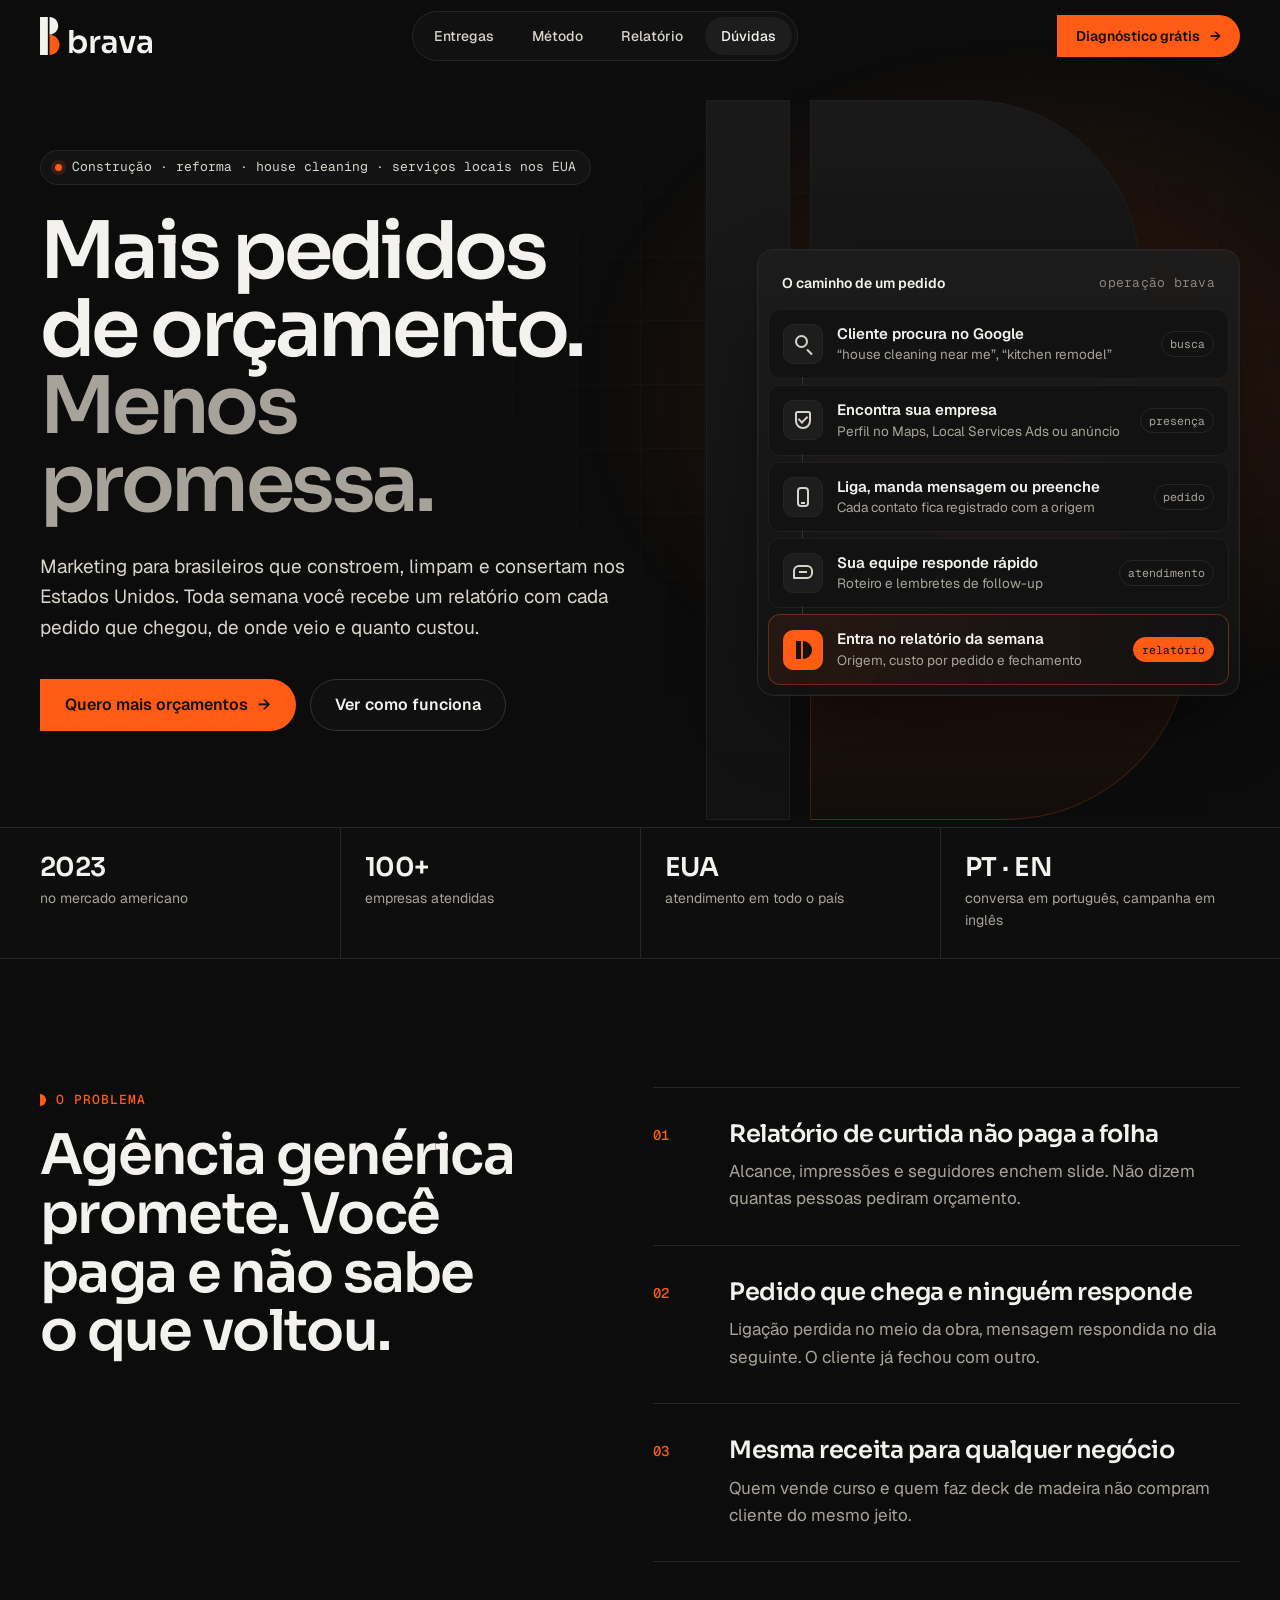
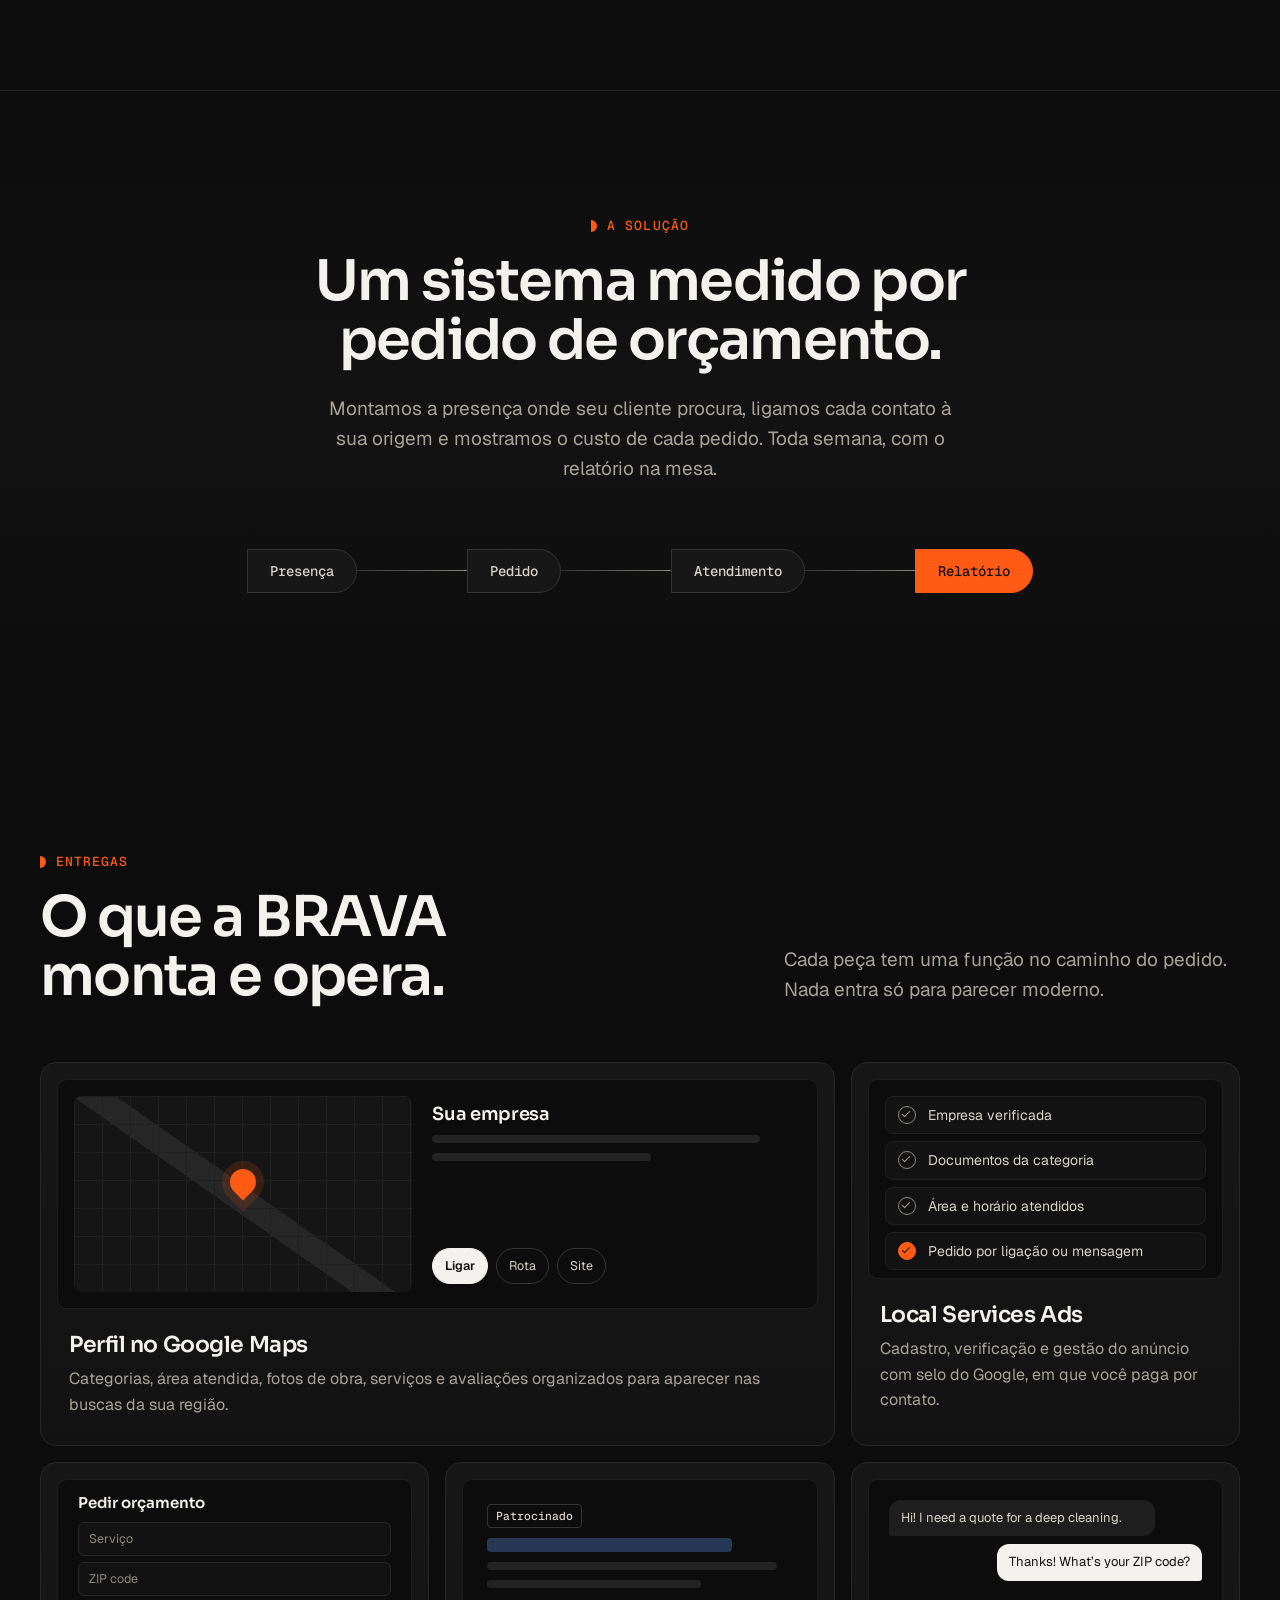
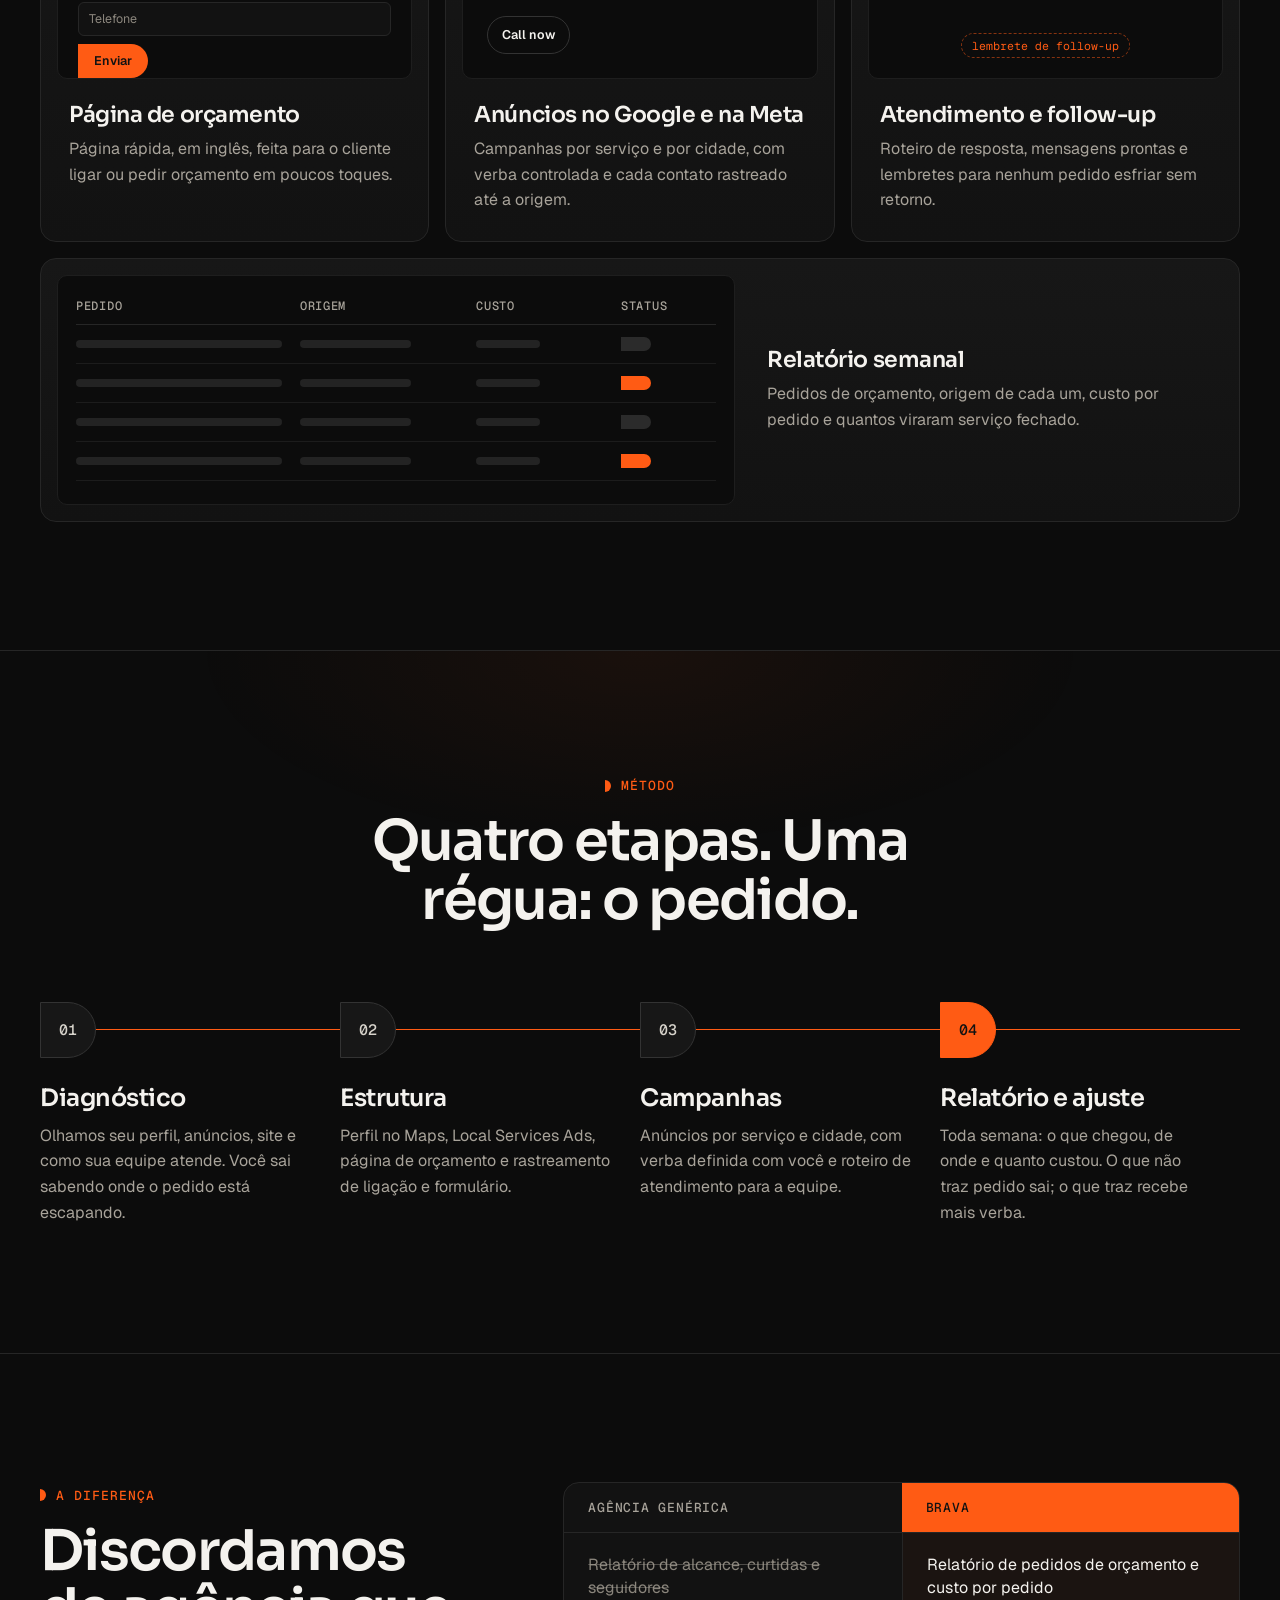
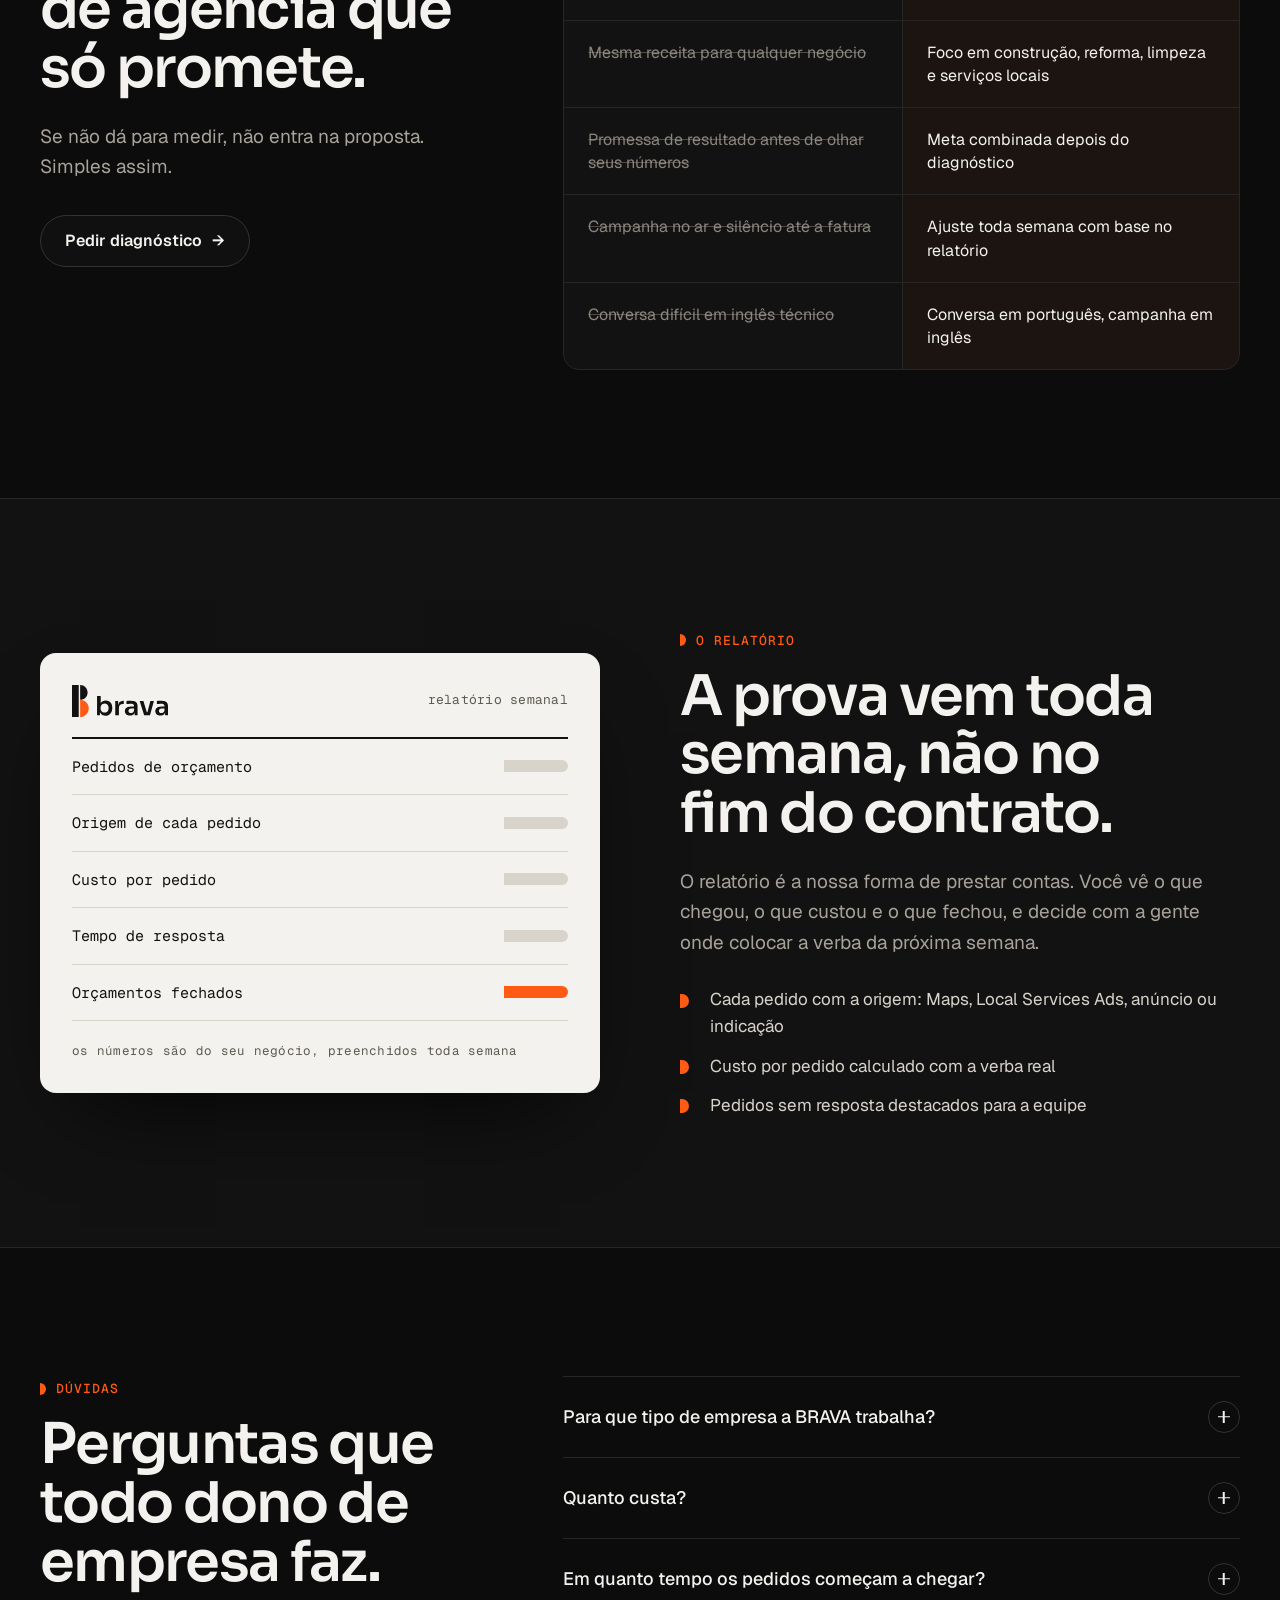
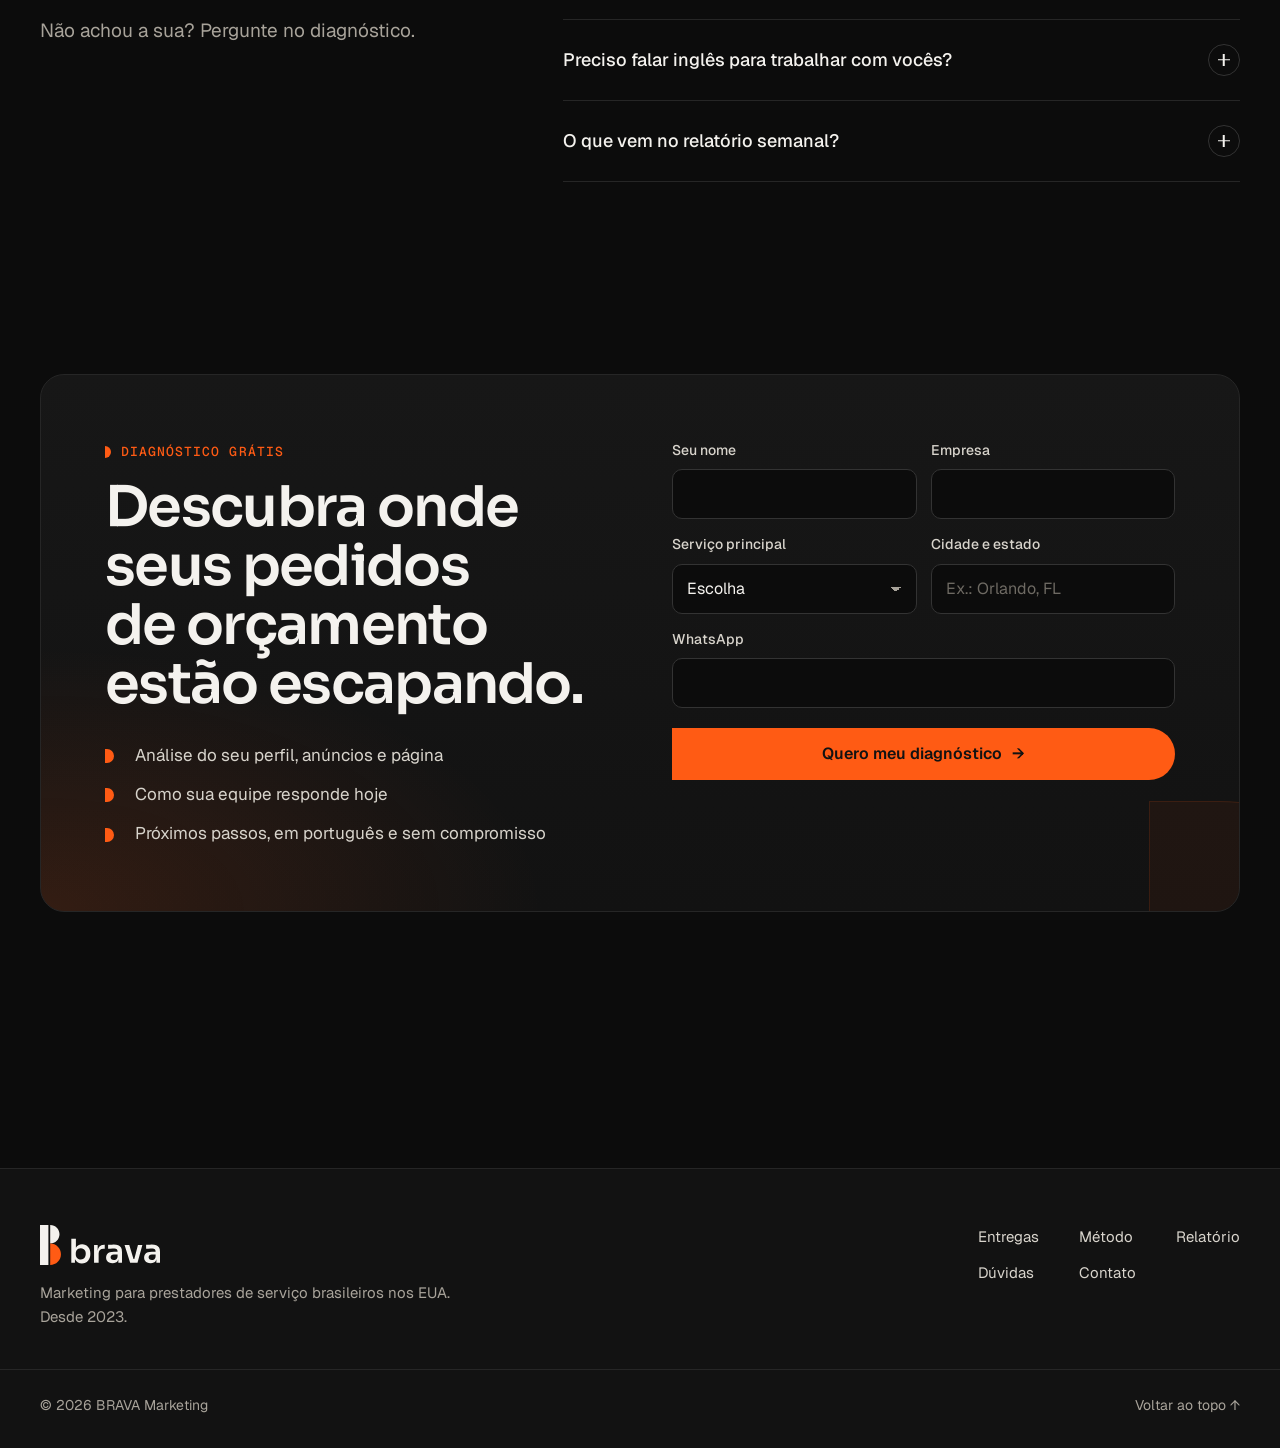
==== commit 2b61e639: "Publica a landing na identidade B modular Co-Authored-By: Claude Opus 5.5 <noreply@anthropic.com>" ====
--- a/index.html
+++ b/index.html
@@ -1,343 +1,392 @@
-<!doctype html>
-<html lang="pt-BR">
-<meta charset="utf-8">
-<meta name="viewport" content="width=device-width, initial-scale=1, viewport-fit=cover">
-<title>BRAVA Marketing</title>
-<meta name="claude:viewport-fit-sides" content="cover">
-<meta name="description" content="Você abriu seu negócio nos EUA. A BRAVA faz o cliente certo encontrar você. Desde 2023, mais de 100 empresas atendidas em todo o país.">
-<meta property="og:title" content="BRAVA Marketing">
-<meta property="og:description" content="Marketing para brasileiros com negócios nos EUA. Desde 2023, mais de 100 empresas atendidas.">
-<meta property="og:type" content="website">
-<meta property="og:image" content="https://samuelotoni325.github.io/brava-marketing/img/og.png">
-<meta property="og:url" content="https://samuelotoni325.github.io/brava-marketing/">
-<meta name="theme-color" content="#101C35">
-<link rel="icon" href="img/favicon.svg" type="image/svg+xml">
-<link rel="preconnect" href="https://fonts.googleapis.com">
-<link rel="stylesheet" href="https://fonts.googleapis.com/css2?family=Archivo:wdth,wght@62..125,100..900&family=Instrument+Sans:wght@400;500;600&display=swap">
-<link rel="stylesheet" href="css/estilo.css">
-
-<div class="progresso" aria-hidden="true"><i id="progresso"></i></div>
-
-<nav class="nav" aria-label="Principal">
-  <div class="w">
-    <a href="#inicio" aria-label="BRAVA, início"><img src="img/brava-principal-creme.svg" alt="BRAVA" width="142" height="29"></a>
-    <ul>
-      <li><a href="#calculadora">Calculadora</a></li>
-      <li><a href="#sistema">O sistema</a></li>
-      <li><a href="#metodo">Método</a></li>
-      <li><a href="#diagnostico">Diagnóstico</a></li>
-      <li><a href="#duvidas">Dúvidas</a></li>
-    </ul>
-    <a class="btn ima" href="#contato"><span>Quero mais clientes</span></a>
-  </div>
-</nav>
-
-<main id="inicio">
-  <section class="hero">
-    <canvas id="campo" aria-hidden="true"></canvas>
-    <div class="w">
-      <div class="hero-txt">
-        <p class="selo laranja hero-in">Marketing para brasileiros com negócios nos EUA</p>
-        <h1 class="t" id="titulo">Você abriu seu negócio no exterior. <span class="dest">Agora é hora de conquistar mais clientes.</span></h1>
-        <p class="sub hero-in">Seu negócio é bom. Mas o cliente escolhe quem ele encontra primeiro. A BRAVA cuida da marca, da presença e das campanhas para ele encontrar você.</p>
-        <div class="acoes hero-in">
-          <a class="btn ima" href="#contato"><span>Quero atrair mais clientes</span>
-            <svg width="20" height="20" viewBox="0 0 24 24" fill="none" stroke="currentColor" stroke-width="2.6" aria-hidden="true"><path d="M3 12H21M14 5L21 12L14 19"></path></svg>
-          </a>
-          <a class="link" href="#diagnostico">Fazer o diagnóstico em 1 minuto</a>
-        </div>
-      </div>
-      <div class="palco" id="palco">
-        <svg class="palco-v" viewBox="0 -868 976 868" aria-hidden="true">
-          <path class="corpo" d="M0 -700H242.4L448.5 -262.4L516.1 -406H758.5L567.2 0H329.7Z"></path>
-          <path class="ponta" id="ponta" d="M536.8 -450L733.7 -868H976.1L779.2 -450Z"></path>
-        </svg>
-        <img class="lider lider-a" src="img/lider-1.webp" alt="Líder da BRAVA de paletó cinza e camiseta preta" width="1122" height="1402">
-        <img class="lider lider-b" src="img/lider-2.webp" alt="Líder da BRAVA de paletó preto e camisa vermelha" width="1122" height="1402">
-        <p class="chip chip-a"><b>100+</b> empresas atendidas</p>
-        <p class="chip chip-b"><b>2023</b> início nos EUA</p>
-      </div>
-    </div>
-  </section>
-
-  <section class="fatos" aria-label="A BRAVA em números">
-    <ul class="w">
-      <li><b data-conta="2023" data-sem-milhar>2023</b><span>Início no mercado americano</span></li>
-      <li><b><span data-conta="100">100</span>+</b><span>Empresas atendidas</span></li>
-      <li><b>EUA</b><span>Atendimento em todo o país</span></li>
-    </ul>
-  </section>
-
-  <div class="faixa" aria-hidden="true">
-    <div class="faixa-trilho" id="faixa">
-      <ul><li>Restaurantes</li><li>Hamburguerias</li><li>Bares</li><li>Lojas</li><li>Prestadores de serviços</li><li>Profissionais autônomos</li></ul>
-      <ul><li>Restaurantes</li><li>Hamburguerias</li><li>Bares</li><li>Lojas</li><li>Prestadores de serviços</li><li>Profissionais autônomos</li></ul>
-      <ul><li>Restaurantes</li><li>Hamburguerias</li><li>Bares</li><li>Lojas</li><li>Prestadores de serviços</li><li>Profissionais autônomos</li></ul>
-      <ul><li>Restaurantes</li><li>Hamburguerias</li><li>Bares</li><li>Lojas</li><li>Prestadores de serviços</li><li>Profissionais autônomos</li></ul>
-    </div>
-  </div>
-
-  <section class="sec manifesto">
-    <div class="w">
-      <p class="t" id="manifesto">Você deixou um país para abrir esse negócio. Encarou outra língua, outras regras, outro mercado. E hoje perde cliente para quem trabalha pior, só porque essa pessoa aparece melhor.</p>
-      <p class="t virada">A BRAVA existe para virar esse jogo.</p>
-    </div>
-  </section>
-
-  <section class="sec claro" id="problema">
-    <div class="w">
-      <div class="cab">
-        <p class="selo">Onde o cliente se perde</p>
-        <h2 class="t">Dinheiro não some. Ele vai para o concorrente que aparece.</h2>
-      </div>
-      <ol class="vazamentos">
-        <li class="vaza">
-          <h3 class="t">Quem procura, não acha.</h3>
-          <p>Você não aparece na busca, nos anúncios nem nas redes de quem mora perto.</p>
-          <p class="resolve">A BRAVA coloca seu negócio na frente desse cliente.</p>
-        </li>
-        <li class="vaza">
-          <h3 class="t">Quem acha, não entende.</h3>
-          <p>O perfil é confuso, o site não existe e a marca passa menos confiança do que seu serviço merece.</p>
-          <p class="resolve">A BRAVA deixa claro por que escolher você.</p>
-        </li>
-        <li class="vaza">
-          <h3 class="t">Quem entende, não chama.</h3>
-          <p>Falta uma oferta clara e um caminho simples até o WhatsApp, a reserva ou a compra.</p>
-          <p class="resolve">A BRAVA transforma atenção em contato.</p>
-        </li>
-      </ol>
-    </div>
-  </section>
-
-  <section class="sec escuro" id="calculadora">
-    <div class="w calc">
-      <div class="calc-txt">
-        <p class="selo laranja">Calculadora de oportunidade</p>
-        <h2 class="t">Quanto vale o cliente que ainda não te encontrou?</h2>
-        <p class="lead">Coloque os números do seu negócio e veja o que está em jogo em um ano.</p>
-        <div class="campo-faixa">
-          <label for="c-ticket">Valor médio por compra <output id="o-ticket">US$ 45</output></label>
-          <input id="c-ticket" type="range" min="10" max="1000" step="5" value="45">
-        </div>
-        <div class="campo-faixa">
-          <label for="c-freq">Compras por cliente em um ano <output id="o-freq">4</output></label>
-          <input id="c-freq" type="range" min="1" max="24" step="1" value="4">
-        </div>
-        <div class="campo-faixa">
-          <label for="c-novos">Clientes novos por semana <output id="o-novos">5</output></label>
-          <input id="c-novos" type="range" min="1" max="50" step="1" value="5">
-        </div>
-      </div>
-      <div class="calc-res">
-        <p class="res-rot">Valor anual desses novos clientes</p>
-        <p class="res-num t" id="r-total" aria-live="polite">US$ 46.800</p>
-        <div class="res-barras" id="r-barras" aria-hidden="true"></div>
-        <ul class="res-lista">
-          <li><span>Cada cliente novo vale</span><b id="r-cliente">US$ 180 por ano</b></li>
-          <li><span>Clientes novos em 12 meses</span><b id="r-ano">260</b></li>
-          <li><span>Cada semana parada deixa de gerar</span><b id="r-semana">US$ 900</b></li>
-        </ul>
-        <a class="btn ima cheia" href="#contato"><span>Quero buscar esses clientes</span></a>
-        <p class="nota">Simulação feita com os seus números. Não é promessa de resultado.</p>
-      </div>
-    </div>
-  </section>
-
-  <section class="sec claro" id="sistema">
-    <div class="w">
-      <div class="cab">
-        <p class="selo">O sistema BRAVA</p>
-        <h2 class="t">Post solto não enche a casa. Sistema enche.</h2>
-        <p class="lead">Cada peça entrega o cliente para a próxima. Do anúncio ao balcão, tudo conectado e medido.</p>
-      </div>
-      <div class="sis">
-        <div class="sis-lado">
-          <div class="abas" role="tablist" aria-label="Etapas do sistema" id="abas">
-            <button role="tab" id="aba-0" aria-controls="painel-sis" aria-selected="true">Anúncios e busca</button>
-            <button role="tab" id="aba-1" aria-controls="painel-sis" aria-selected="false" tabindex="-1">Página que vende</button>
-            <button role="tab" id="aba-2" aria-controls="painel-sis" aria-selected="false" tabindex="-1">Captação de contatos</button>
-            <button role="tab" id="aba-3" aria-controls="painel-sis" aria-selected="false" tabindex="-1">Automação</button>
-            <button role="tab" id="aba-4" aria-controls="painel-sis" aria-selected="false" tabindex="-1">Painel de dados</button>
-          </div>
-          <div class="aba-texto" role="tabpanel" id="painel-sis" aria-labelledby="aba-0">
-            <h3 class="t" id="sis-t">O cliente certo vê você primeiro.</h3>
-            <p id="sis-p">Google, Instagram e Facebook levam sua oferta para quem está perto e pronto para comprar.</p>
-          </div>
-        </div>
-        <figure class="dash" id="dash">
-          <figcaption>Exemplo de painel. Dados ilustrativos.</figcaption>
-          <div class="dash-top">
-            <div class="kpi"><span>Alcance</span><i style="--v:92%"></i></div>
-            <div class="kpi"><span>Cliques</span><i style="--v:64%"></i></div>
-            <div class="kpi"><span>Contatos</span><i style="--v:41%"></i></div>
-            <div class="kpi lar"><span>Clientes</span><i style="--v:26%"></i></div>
-          </div>
-          <svg class="dash-g" viewBox="0 0 600 220" preserveAspectRatio="none" aria-hidden="true">
-            <g stroke="#2B3855" stroke-width="1"><path d="M0 55H600M0 110H600M0 165H600"></path></g>
-            <path id="linha-b" d="M0 180L60 172L120 176L180 150L240 156L300 128L360 132L420 104L480 110L540 86L600 74" fill="none" stroke="#5A6A8E" stroke-width="3"></path>
-            <path id="linha-a" d="M0 196L60 190L120 170L180 160L240 128L300 118L360 88L420 80L480 52L540 40L600 16" fill="none" stroke="#FF6B35" stroke-width="4"></path>
-          </svg>
-        </figure>
-      </div>
-    </div>
-  </section>
-
-  <section class="metodo escuro" id="metodo">
-    <div class="metodo-pino" id="metodo-pino">
-      <div class="w metodo-top">
-        <div>
-          <p class="selo laranja">Método</p>
-          <h2 class="t">Quatro passos até o próximo cliente.</h2>
-        </div>
-        <div class="metodo-prog" aria-hidden="true"><i id="metodo-prog"></i></div>
-      </div>
-      <ol class="trilho" id="trilho">
-        <li class="painel"><span class="n" aria-hidden="true">1</span><div><h3 class="t">Entender</h3><p>Antes de gastar um dólar, estudamos seu negócio, sua cidade, seu cliente e quem disputa a atenção dele.</p></div></li>
-        <li class="painel"><span class="n" aria-hidden="true">2</span><div><h3 class="t">Posicionar</h3><p>Definimos por que você é a melhor escolha e organizamos marca e mensagem, em português e inglês.</p></div></li>
-        <li class="painel"><span class="n" aria-hidden="true">3</span><div><h3 class="t">Divulgar</h3><p>Colocamos sua comunicação no ar com constância, nos canais onde seu cliente já está.</p></div></li>
-        <li class="painel lar"><span class="n" aria-hidden="true">4</span><div><h3 class="t">Atrair</h3><p>Rodamos as campanhas, medimos o que traz cliente e colocamos mais força no que funciona.</p></div></li>
-      </ol>
-    </div>
-  </section>
-
-  <section class="cem">
-    <div class="w">
-      <p class="cem-n" aria-hidden="true"><span data-conta="100">100</span><em>+</em></p>
-      <div class="cem-t">
-        <h2 class="t">Mais de 100 empresas já confiaram o crescimento à BRAVA.</h2>
-        <p>Desde 2023 no mercado americano, com clientes em todo o país.</p>
-      </div>
-    </div>
-    <div class="w casos" id="casos" hidden></div>
-  </section>
-
-  <section class="sec claro" id="para-quem">
-    <div class="w quem">
-      <div class="quem-t">
-        <p class="selo">Para quem</p>
-        <h2 class="t">Feita para quem faz o negócio acontecer.</h2>
-        <p class="lead">Do restaurante cheio ao profissional que trabalha sozinho, a pergunta é a mesma: como fazer mais gente certa chegar até você?</p>
-      </div>
-      <ul class="lista t">
-        <li>Restaurantes</li>
-        <li>Hamburguerias</li>
-        <li>Bares</li>
-        <li>Lojas</li>
-        <li>Prestadores de serviços</li>
-        <li>Profissionais autônomos</li>
-      </ul>
-    </div>
-  </section>
-
-  <section class="sec escuro" id="diagnostico">
-    <div class="w diag">
-      <div class="diag-txt">
-        <p class="selo laranja">Diagnóstico rápido</p>
-        <h2 class="t">Seu negócio aparece ou se esconde?</h2>
-        <p class="lead">Cinco perguntas, um minuto, uma resposta sincera.</p>
-      </div>
-      <div class="diag-caixa" id="diag" aria-live="polite">
-        <div class="diag-passos" id="diag-passos" aria-hidden="true"><i></i><i></i><i></i><i></i><i></i></div>
-        <div id="diag-q">
-          <p class="diag-n" id="diag-n">Pergunta 1 de 5</p>
-          <p class="t diag-p" id="diag-p">Quem procura seu serviço no Google encontra seu negócio?</p>
-          <div class="diag-bt">
-            <button class="btn" type="button" id="diag-sim">Sim</button>
-            <button class="btn claro-bt" type="button" id="diag-nao">Ainda não</button>
-          </div>
-        </div>
-        <div id="diag-r" hidden>
-          <p class="diag-n" id="diag-nota"></p>
-          <p class="t diag-p" id="diag-titulo"></p>
-          <p id="diag-texto"></p>
-          <ul id="diag-falhas"></ul>
-          <div class="diag-bt">
-            <a class="btn" href="#contato">Quero resolver isso</a>
-            <button class="btn claro-bt" type="button" id="diag-refaz">Refazer</button>
-          </div>
-        </div>
-      </div>
-    </div>
-  </section>
-
-  <section class="sec escuro quem-somos" id="quem-somos">
-    <div class="w">
-      <div class="quem-top">
-        <div>
-          <p class="selo laranja">Quem somos</p>
-          <h2 class="t">Coragem para empreender. Presença para crescer.</h2>
-        </div>
-        <p class="lead">A gente conhece o caminho de quem começou do zero em outro país. Desde 2023 ajudamos brasileiros a conquistar espaço no mercado americano.</p>
-      </div>
-      <div class="lideres">
-        <article class="card">
-          <div class="moldura"><img src="img/lider-2.webp" alt="Líder da BRAVA de paletó preto e camisa vermelha" width="1122" height="1402" loading="lazy"></div>
-          <div class="nome" data-lider="0" hidden><b></b><span></span></div>
-        </article>
-        <article class="card">
-          <div class="moldura"><img class="encosta" src="img/lider-1.webp" alt="Líder da BRAVA de paletó cinza e camiseta preta" width="1122" height="1402" loading="lazy"></div>
-          <div class="nome" data-lider="1" hidden><b></b><span></span></div>
-        </article>
-      </div>
-    </div>
-  </section>
-
-  <section class="sec claro" id="duvidas">
-    <div class="w duv">
-      <div>
-        <p class="selo">Dúvidas</p>
-        <h2 class="t">Antes de chamar a gente.</h2>
-      </div>
-      <div class="faq">
-        <details open><summary>Meu negócio é pequeno. Faz sentido?</summary><p>Sim. Atendemos de restaurantes e lojas a profissionais autônomos. O plano parte do tamanho e do momento do seu negócio.</p></details>
-        <details><summary>Vocês atendem na minha cidade?</summary><p>Atendemos clientes em todo os Estados Unidos.</p></details>
-        <details><summary>Meu cliente é americano, não brasileiro.</summary><p>Sem problema. A comunicação pode ser em português, em inglês ou nos dois idiomas, de acordo com quem você quer atrair.</p></details>
-        <details><summary>Vocês garantem resultado?</summary><p>Não prometemos número sem conhecer seu negócio. Prometemos clareza: você sabe o que está sendo feito e o que está trazendo cliente.</p></details>
-        <details><summary>Quanto custa?</summary><p>Depende do que seu negócio precisa agora. Conte sua situação no formulário e a BRAVA indica o próximo passo.</p></details>
-      </div>
-    </div>
-  </section>
-
-  <section class="sec contato escuro" id="contato">
-    <div class="w">
-      <div class="contato-t">
-        <p class="selo laranja">Fale com a BRAVA</p>
-        <h2 class="t">Cada semana invisível é cliente na porta do concorrente.</h2>
-        <p class="lead">Conte sobre seu negócio. A gente mostra qual é o próximo passo.</p>
-      </div>
-      <form id="form" novalidate>
-        <div class="campo cheio"><label for="nome">Seu nome</label><input id="nome" name="nome" autocomplete="name" required></div>
-        <div class="campo cheio"><label for="negocio">Nome do negócio</label><input id="negocio" name="negocio" autocomplete="organization" required></div>
-        <div class="campo"><label for="cidade">Cidade e estado</label><input id="cidade" name="cidade" placeholder="Orlando, FL" required></div>
-        <div class="campo"><label for="whatsapp">WhatsApp</label><input id="whatsapp" name="whatsapp" type="tel" autocomplete="tel" required></div>
-        <div class="campo cheio"><label for="tipo">Tipo de negócio</label>
-          <select id="tipo" name="tipo" required>
-            <option value="">Selecione</option>
-            <option>Restaurante</option><option>Hamburgueria</option><option>Bar</option><option>Loja</option><option>Prestador de serviços</option><option>Profissional autônomo</option><option>Outro</option>
-          </select>
-        </div>
-        <input type="hidden" id="diag-campo" name="diagnostico">
-        <button class="btn" type="submit" id="enviar">Quero atrair mais clientes</button>
-        <p id="aviso" role="status" hidden></p>
-      </form>
-    </div>
-  </section>
-</main>
-
-<footer>
-  <div class="w">
-    <img src="img/brava-principal-creme.svg" alt="BRAVA" width="120" height="25">
-    <span>Coragem para empreender. Presença para crescer.</span>
-    <span>© 2026 BRAVA</span>
-  </div>
-</footer>
-
-<a class="btn fixo" href="#contato" id="fixo">Quero atrair mais clientes</a>
-
-<script src="js/vendor/gsap.min.js"></script>
-<script src="js/vendor/ScrollTrigger.min.js"></script>
-<script src="js/config.js"></script>
-<script src="js/app.js"></script>
-
-</html>
+<!doctype html>
+<html lang="pt-BR">
+<head>
+<meta charset="utf-8">
+<meta name="viewport" content="width=device-width, initial-scale=1">
+<title>BRAVA Marketing · pedidos de orçamento para prestadores de serviço nos EUA</title>
+<meta name="description" content="Marketing para brasileiros com empresas de construção, reforma, house cleaning e serviços locais nos EUA. Toda semana, um relatório com cada pedido de orçamento, de onde veio e quanto custou.">
+<meta name="theme-color" content="#0C0C0C">
+<meta property="og:title" content="BRAVA Marketing">
+<meta property="og:description" content="Mais pedidos de orçamento. Menos promessa.">
+<meta property="og:type" content="website">
+<meta property="og:image" content="img/og.png">
+<link rel="icon" href="img/favicon.svg" type="image/svg+xml">
+<link rel="preconnect" href="https://fonts.googleapis.com">
+<link rel="preconnect" href="https://fonts.gstatic.com" crossorigin>
+<link href="https://fonts.googleapis.com/css2?family=Sora:wght@500;600&family=Geist:wght@400;500;600&family=Geist+Mono:wght@400;500&display=swap" rel="stylesheet">
+<link rel="stylesheet" href="css/estilo.css">
+<script>document.documentElement.classList.add('js')</script>
+</head>
+<body>
+<a class="pular" href="#conteudo">Pular para o conteúdo</a>
+
+<header class="topo" id="topo">
+  <div class="caixa topo__in">
+    <a class="topo__logo" href="#inicio" aria-label="BRAVA, início"><img src="img/brava-logo.svg" alt="BRAVA" width="132" height="44"></a>
+    <nav class="topo__nav" aria-label="Principal">
+      <a href="#entregas">Entregas</a>
+      <a href="#metodo">Método</a>
+      <a href="#relatorio">Relatório</a>
+      <a href="#duvidas">Dúvidas</a>
+    </nav>
+    <a class="btn btn--laranja btn--p" href="#contato">Diagnóstico grátis <span class="seta" aria-hidden="true">→</span></a>
+  </div>
+</header>
+
+<main id="conteudo">
+
+<!-- ABERTURA -->
+<section class="hero" id="inicio">
+  <div class="hero__fundo" aria-hidden="true">
+    <span class="hero__grade"></span>
+    <span class="hero__luz"></span>
+    <span class="mod mod--haste" data-paralaxe="0.06"></span>
+    <span class="mod mod--disco1" data-paralaxe="0.1"></span>
+    <span class="mod mod--disco2" data-paralaxe="0.14"></span>
+  </div>
+  <div class="caixa hero__in">
+    <div class="hero__texto">
+      <p class="selo entra"><span class="selo__ponto"></span>Construção · reforma · house cleaning · serviços locais nos EUA</p>
+      <h1 class="hero__titulo entra">Mais pedidos de orçamento.<br><span class="cinza">Menos promessa.</span></h1>
+      <p class="hero__desc entra">Marketing para brasileiros que constroem, limpam e consertam nos Estados Unidos. Toda semana você recebe um relatório com cada pedido que chegou, de onde veio e quanto custou.</p>
+      <div class="hero__acoes entra">
+        <a class="btn btn--laranja" href="#contato">Quero mais orçamentos <span class="seta" aria-hidden="true">→</span></a>
+        <a class="btn btn--linha" href="#metodo">Ver como funciona</a>
+      </div>
+    </div>
+
+    <figure class="fluxo entra" aria-labelledby="fluxo-titulo">
+      <figcaption class="fluxo__cab">
+        <span id="fluxo-titulo">O caminho de um pedido</span>
+        <span class="mono">operação brava</span>
+      </figcaption>
+      <ol class="fluxo__lista">
+        <li><span class="fluxo__ic ic-busca" aria-hidden="true"></span><div><b>Cliente procura no Google</b><span>“house cleaning near me”, “kitchen remodel”</span></div><span class="fluxo__tag">busca</span></li>
+        <li><span class="fluxo__ic ic-selo" aria-hidden="true"></span><div><b>Encontra sua empresa</b><span>Perfil no Maps, Local Services Ads ou anúncio</span></div><span class="fluxo__tag">presença</span></li>
+        <li><span class="fluxo__ic ic-fone" aria-hidden="true"></span><div><b>Liga, manda mensagem ou preenche</b><span>Cada contato fica registrado com a origem</span></div><span class="fluxo__tag">pedido</span></li>
+        <li><span class="fluxo__ic ic-resposta" aria-hidden="true"></span><div><b>Sua equipe responde rápido</b><span>Roteiro e lembretes de follow-up</span></div><span class="fluxo__tag">atendimento</span></li>
+        <li class="fluxo__fim"><span class="fluxo__ic ic-relatorio" aria-hidden="true"></span><div><b>Entra no relatório da semana</b><span>Origem, custo por pedido e fechamento</span></div><span class="fluxo__tag fluxo__tag--on">relatório</span></li>
+      </ol>
+    </figure>
+  </div>
+
+  <div class="fatos">
+    <ul class="caixa fatos__in" aria-label="Sobre a BRAVA">
+      <li><b>2023</b><span>no mercado americano</span></li>
+      <li><b>100+</b><span>empresas atendidas</span></li>
+      <li><b>EUA</b><span>atendimento em todo o país</span></li>
+      <li><b>PT · EN</b><span>conversa em português, campanha em inglês</span></li>
+    </ul>
+  </div>
+</section>
+
+<!-- PROBLEMA -->
+<section class="secao problema" id="problema">
+  <div class="caixa problema__in">
+    <div class="problema__esq revela">
+      <p class="rotulo">O problema</p>
+      <h2 class="titulo">Agência genérica promete. Você paga e não sabe o que voltou.</h2>
+    </div>
+    <ol class="problema__lista">
+      <li class="revela"><span class="num">01</span><div><h3>Relatório de curtida não paga a folha</h3><p>Alcance, impressões e seguidores enchem slide. Não dizem quantas pessoas pediram orçamento.</p></div></li>
+      <li class="revela"><span class="num">02</span><div><h3>Pedido que chega e ninguém responde</h3><p>Ligação perdida no meio da obra, mensagem respondida no dia seguinte. O cliente já fechou com outro.</p></div></li>
+      <li class="revela"><span class="num">03</span><div><h3>Mesma receita para qualquer negócio</h3><p>Quem vende curso e quem faz deck de madeira não compram cliente do mesmo jeito.</p></div></li>
+    </ol>
+  </div>
+</section>
+
+<!-- SOLUÇÃO -->
+<section class="secao solucao" id="solucao">
+  <div class="caixa solucao__in revela">
+    <p class="rotulo rotulo--centro">A solução</p>
+    <h2 class="titulo titulo--centro">Um sistema medido por pedido de orçamento.</h2>
+    <p class="lead lead--centro">Montamos a presença onde seu cliente procura, ligamos cada contato à sua origem e mostramos o custo de cada pedido. Toda semana, com o relatório na mesa.</p>
+  </div>
+  <div class="caixa trilho revela" aria-hidden="true">
+    <span class="trilho__peca">Presença</span>
+    <span class="trilho__linha"></span>
+    <span class="trilho__peca">Pedido</span>
+    <span class="trilho__linha"></span>
+    <span class="trilho__peca">Atendimento</span>
+    <span class="trilho__linha"></span>
+    <span class="trilho__peca trilho__peca--on">Relatório</span>
+  </div>
+</section>
+
+<!-- ENTREGAS -->
+<section class="secao entregas" id="entregas">
+  <div class="caixa">
+    <div class="cab-secao revela">
+      <div>
+        <p class="rotulo">Entregas</p>
+        <h2 class="titulo">O que a BRAVA monta e opera.</h2>
+      </div>
+      <p class="lead">Cada peça tem uma função no caminho do pedido. Nada entra só para parecer moderno.</p>
+    </div>
+
+    <div class="bento">
+      <article class="card card--g revela">
+        <div class="card__vis vis-perfil" aria-hidden="true">
+          <div class="vp__mapa"><span class="vp__pino"></span></div>
+          <div class="vp__ficha">
+            <span class="vp__nome">Sua empresa</span>
+            <span class="vp__linha"></span><span class="vp__linha vp__linha--c"></span>
+            <div class="vp__botoes"><span>Ligar</span><span>Rota</span><span>Site</span></div>
+          </div>
+        </div>
+        <h3>Perfil no Google Maps</h3>
+        <p>Categorias, área atendida, fotos de obra, serviços e avaliações organizados para aparecer nas buscas da sua região.</p>
+      </article>
+
+      <article class="card revela">
+        <div class="card__vis vis-lsa" aria-hidden="true">
+          <ul>
+            <li><span class="ok"></span>Empresa verificada</li>
+            <li><span class="ok"></span>Documentos da categoria</li>
+            <li><span class="ok"></span>Área e horário atendidos</li>
+            <li><span class="ok ok--on"></span>Pedido por ligação ou mensagem</li>
+          </ul>
+        </div>
+        <h3>Local Services Ads</h3>
+        <p>Cadastro, verificação e gestão do anúncio com selo do Google, em que você paga por contato.</p>
+      </article>
+
+      <article class="card revela">
+        <div class="card__vis vis-site" aria-hidden="true">
+          <span class="vs__titulo">Pedir orçamento</span>
+          <span class="vs__campo">Serviço</span>
+          <span class="vs__campo">ZIP code</span>
+          <span class="vs__campo">Telefone</span>
+          <span class="vs__btn">Enviar</span>
+        </div>
+        <h3>Página de orçamento</h3>
+        <p>Página rápida, em inglês, feita para o cliente ligar ou pedir orçamento em poucos toques.</p>
+      </article>
+
+      <article class="card revela">
+        <div class="card__vis vis-anuncio" aria-hidden="true">
+          <span class="va__tag">Patrocinado</span>
+          <span class="va__titulo"></span>
+          <span class="va__linha"></span>
+          <span class="va__linha va__linha--c"></span>
+          <span class="va__cta">Call now</span>
+        </div>
+        <h3>Anúncios no Google e na Meta</h3>
+        <p>Campanhas por serviço e por cidade, com verba controlada e cada contato rastreado até a origem.</p>
+      </article>
+
+      <article class="card revela">
+        <div class="card__vis vis-chat" aria-hidden="true">
+          <span class="vc__b vc__b--in">Hi! I need a quote for a deep cleaning.</span>
+          <span class="vc__b vc__b--out">Thanks! What’s your ZIP code?</span>
+          <span class="vc__lembrete">lembrete de follow-up</span>
+        </div>
+        <h3>Atendimento e follow-up</h3>
+        <p>Roteiro de resposta, mensagens prontas e lembretes para nenhum pedido esfriar sem retorno.</p>
+      </article>
+
+      <article class="card card--g card--rel revela">
+        <div class="card__vis vis-rel" aria-hidden="true">
+          <div class="vr__cab"><span>Pedido</span><span>Origem</span><span>Custo</span><span>Status</span></div>
+          <div class="vr__lin"><span></span><span></span><span></span><span class="vr__st"></span></div>
+          <div class="vr__lin"><span></span><span></span><span></span><span class="vr__st vr__st--on"></span></div>
+          <div class="vr__lin"><span></span><span></span><span></span><span class="vr__st"></span></div>
+          <div class="vr__lin"><span></span><span></span><span></span><span class="vr__st vr__st--on"></span></div>
+        </div>
+        <h3>Relatório semanal</h3>
+        <p>Pedidos de orçamento, origem de cada um, custo por pedido e quantos viraram serviço fechado.</p>
+      </article>
+    </div>
+  </div>
+</section>
+
+<!-- MÉTODO -->
+<section class="secao metodo" id="metodo">
+  <div class="caixa">
+    <div class="cab-secao cab-secao--centro revela">
+      <p class="rotulo rotulo--centro">Método</p>
+      <h2 class="titulo titulo--centro">Quatro etapas. Uma régua: o pedido.</h2>
+    </div>
+    <ol class="etapas">
+      <li class="etapa revela">
+        <span class="etapa__num">01</span>
+        <h3>Diagnóstico</h3>
+        <p>Olhamos seu perfil, anúncios, site e como sua equipe atende. Você sai sabendo onde o pedido está escapando.</p>
+      </li>
+      <li class="etapa revela">
+        <span class="etapa__num">02</span>
+        <h3>Estrutura</h3>
+        <p>Perfil no Maps, Local Services Ads, página de orçamento e rastreamento de ligação e formulário.</p>
+      </li>
+      <li class="etapa revela">
+        <span class="etapa__num">03</span>
+        <h3>Campanhas</h3>
+        <p>Anúncios por serviço e cidade, com verba definida com você e roteiro de atendimento para a equipe.</p>
+      </li>
+      <li class="etapa etapa--on revela">
+        <span class="etapa__num">04</span>
+        <h3>Relatório e ajuste</h3>
+        <p>Toda semana: o que chegou, de onde e quanto custou. O que não traz pedido sai; o que traz recebe mais verba.</p>
+      </li>
+    </ol>
+  </div>
+</section>
+
+<!-- COMPARAÇÃO -->
+<section class="secao compara" id="diferenca">
+  <div class="caixa compara__in">
+    <div class="compara__esq revela">
+      <p class="rotulo">A diferença</p>
+      <h2 class="titulo">Discordamos de agência que só promete.</h2>
+      <p class="lead">Se não dá para medir, não entra na proposta. Simples assim.</p>
+      <a class="btn btn--linha" href="#contato">Pedir diagnóstico <span class="seta" aria-hidden="true">→</span></a>
+    </div>
+    <div class="tabela revela" role="table" aria-label="Agência genérica comparada com a BRAVA">
+      <div class="tabela__cab" role="row"><span role="columnheader">Agência genérica</span><span role="columnheader">BRAVA</span></div>
+      <div class="tabela__lin" role="row"><span role="cell">Relatório de alcance, curtidas e seguidores</span><span role="cell">Relatório de pedidos de orçamento e custo por pedido</span></div>
+      <div class="tabela__lin" role="row"><span role="cell">Mesma receita para qualquer negócio</span><span role="cell">Foco em construção, reforma, limpeza e serviços locais</span></div>
+      <div class="tabela__lin" role="row"><span role="cell">Promessa de resultado antes de olhar seus números</span><span role="cell">Meta combinada depois do diagnóstico</span></div>
+      <div class="tabela__lin" role="row"><span role="cell">Campanha no ar e silêncio até a fatura</span><span role="cell">Ajuste toda semana com base no relatório</span></div>
+      <div class="tabela__lin" role="row"><span role="cell">Conversa difícil em inglês técnico</span><span role="cell">Conversa em português, campanha em inglês</span></div>
+    </div>
+  </div>
+</section>
+
+<!-- RELATÓRIO -->
+<section class="secao relatorio" id="relatorio">
+  <div class="caixa relatorio__in">
+    <div class="relatorio__doc revela" aria-hidden="true">
+      <div class="doc__cab">
+        <img src="img/brava-logo-claro.svg" alt="" width="96" height="32">
+        <span class="mono">relatório semanal</span>
+      </div>
+      <div class="doc__linhas">
+        <div><span>Pedidos de orçamento</span><i></i></div>
+        <div><span>Origem de cada pedido</span><i></i></div>
+        <div><span>Custo por pedido</span><i></i></div>
+        <div><span>Tempo de resposta</span><i></i></div>
+        <div class="doc__on"><span>Orçamentos fechados</span><i></i></div>
+      </div>
+      <p class="doc__nota mono">os números são do seu negócio, preenchidos toda semana</p>
+    </div>
+    <div class="relatorio__texto revela">
+      <p class="rotulo">O relatório</p>
+      <h2 class="titulo">A prova vem toda semana, não no fim do contrato.</h2>
+      <p class="lead">O relatório é a nossa forma de prestar contas. Você vê o que chegou, o que custou e o que fechou, e decide com a gente onde colocar a verba da próxima semana.</p>
+      <ul class="lista-check">
+        <li>Cada pedido com a origem: Maps, Local Services Ads, anúncio ou indicação</li>
+        <li>Custo por pedido calculado com a verba real</li>
+        <li>Pedidos sem resposta destacados para a equipe</li>
+      </ul>
+    </div>
+  </div>
+</section>
+
+<!-- CASOS (só aparece com casos reais no config.js) -->
+<section class="secao casos" id="casos" hidden>
+  <div class="caixa">
+    <div class="cab-secao revela">
+      <div>
+        <p class="rotulo">Casos</p>
+        <h2 class="titulo">Números de clientes, com autorização.</h2>
+      </div>
+    </div>
+    <div class="casos__grade" id="casos-grade"></div>
+  </div>
+</section>
+
+<!-- DÚVIDAS -->
+<section class="secao duvidas" id="duvidas">
+  <div class="caixa duvidas__in">
+    <div class="duvidas__esq revela">
+      <p class="rotulo">Dúvidas</p>
+      <h2 class="titulo">Perguntas que todo dono de empresa faz.</h2>
+      <p class="lead">Não achou a sua? Pergunte no diagnóstico.</p>
+    </div>
+    <div class="acordeao revela">
+      <div class="ac">
+        <h3><button class="ac__btn" aria-expanded="false" aria-controls="r1" id="p1">Para que tipo de empresa a BRAVA trabalha?<span class="ac__ic" aria-hidden="true"></span></button></h3>
+        <div class="ac__corpo" id="r1" role="region" aria-labelledby="p1"><div><p>Para prestadores de serviço locais nos EUA: construção, reforma, house cleaning e outros serviços em que o cliente pede orçamento antes de contratar.</p></div></div>
+      </div>
+      <div class="ac">
+        <h3><button class="ac__btn" aria-expanded="false" aria-controls="r2" id="p2">Quanto custa?<span class="ac__ic" aria-hidden="true"></span></button></h3>
+        <div class="ac__corpo" id="r2" role="region" aria-labelledby="p2"><div><p>Depende dos serviços, das cidades atendidas e da verba de anúncio. Depois do diagnóstico você recebe uma proposta com valor fechado e a verba separada.</p></div></div>
+      </div>
+      <div class="ac">
+        <h3><button class="ac__btn" aria-expanded="false" aria-controls="r3" id="p3">Em quanto tempo os pedidos começam a chegar?<span class="ac__ic" aria-hidden="true"></span></button></h3>
+        <div class="ac__corpo" id="r3" role="region" aria-labelledby="p3"><div><p>Depende do ponto de partida. Anúncios podem gerar contatos logo depois de entrar no ar; a verificação do Local Services Ads e o ganho de posição no Maps levam mais tempo. No diagnóstico mostramos o prazo provável para o seu caso.</p></div></div>
+      </div>
+      <div class="ac">
+        <h3><button class="ac__btn" aria-expanded="false" aria-controls="r4" id="p4">Preciso falar inglês para trabalhar com vocês?<span class="ac__ic" aria-hidden="true"></span></button></h3>
+        <div class="ac__corpo" id="r4" role="region" aria-labelledby="p4"><div><p>Não. A conversa com a BRAVA é em português. Anúncios, perfil e página falam inglês com o seu cliente.</p></div></div>
+      </div>
+      <div class="ac">
+        <h3><button class="ac__btn" aria-expanded="false" aria-controls="r5" id="p5">O que vem no relatório semanal?<span class="ac__ic" aria-hidden="true"></span></button></h3>
+        <div class="ac__corpo" id="r5" role="region" aria-labelledby="p5"><div><p>Quantos pedidos de orçamento chegaram, de onde veio cada um, quanto custou cada pedido e quantos viraram serviço fechado, com o que vamos ajustar na semana seguinte.</p></div></div>
+      </div>
+    </div>
+  </div>
+</section>
+
+<!-- CONTATO -->
+<section class="secao contato" id="contato">
+  <div class="caixa">
+    <div class="contato__bloco">
+      <span class="contato__mod" aria-hidden="true"></span>
+      <div class="contato__texto revela">
+        <p class="rotulo">Diagnóstico grátis</p>
+        <h2 class="titulo">Descubra onde seus pedidos de orçamento estão escapando.</h2>
+        <ul class="lista-check">
+          <li>Análise do seu perfil, anúncios e página</li>
+          <li>Como sua equipe responde hoje</li>
+          <li>Próximos passos, em português e sem compromisso</li>
+        </ul>
+      </div>
+      <form class="form revela" id="form" novalidate>
+        <div class="campo"><label for="f-nome">Seu nome</label><input id="f-nome" name="nome" autocomplete="name" required></div>
+        <div class="campo"><label for="f-empresa">Empresa</label><input id="f-empresa" name="empresa" autocomplete="organization" required></div>
+        <div class="campo"><label for="f-servico">Serviço principal</label>
+          <select id="f-servico" name="servico" required>
+            <option value="">Escolha</option>
+            <option>Construção</option>
+            <option>Reforma</option>
+            <option>House cleaning</option>
+            <option>Outro serviço local</option>
+          </select>
+        </div>
+        <div class="campo"><label for="f-cidade">Cidade e estado</label><input id="f-cidade" name="cidade" autocomplete="address-level2" placeholder="Ex.: Orlando, FL" required></div>
+        <div class="campo campo--l"><label for="f-tel">WhatsApp</label><input id="f-tel" name="telefone" type="tel" autocomplete="tel" inputmode="tel" required></div>
+        <button class="btn btn--laranja btn--cheio" type="submit">Quero meu diagnóstico <span class="seta" aria-hidden="true">→</span></button>
+        <p class="form__msg" id="form-msg" role="status" aria-live="polite"></p>
+      </form>
+    </div>
+  </div>
+</section>
+
+</main>
+
+<footer class="rodape">
+  <div class="caixa rodape__in">
+    <div class="rodape__marca">
+      <img src="img/brava-logo.svg" alt="BRAVA" width="120" height="40">
+      <p>Marketing para prestadores de serviço brasileiros nos EUA. Desde 2023.</p>
+    </div>
+    <nav class="rodape__nav" aria-label="Rodapé">
+      <a href="#entregas">Entregas</a>
+      <a href="#metodo">Método</a>
+      <a href="#relatorio">Relatório</a>
+      <a href="#duvidas">Dúvidas</a>
+      <a href="#contato">Contato</a>
+      <a href="" id="link-ig" hidden target="_blank" rel="noopener">Instagram</a>
+    </nav>
+  </div>
+  <div class="caixa rodape__base">
+    <span>© <span id="ano">2026</span> BRAVA Marketing</span>
+    <a href="#inicio">Voltar ao topo ↑</a>
+  </div>
+</footer>
+
+<script src="js/config.js"></script>
+<script src="js/app.js"></script>
+</body>
+</html>
--- a/css/estilo.css
+++ b/css/estilo.css
@@ -1,287 +1,381 @@
-/* Conceito: a Passagem. Tudo inclina a 65°, o ângulo do V, e só um ponto laranja manda em cada dobra. */
+/* BRAVA · landing B modular */
 :root{
-  color-scheme:dark;
-  --azul:#101C35;--azul-tom:#2B3855;--azul-meio:#1A2846;
-  --creme:#F5F2EB;--areia:#E9E4D8;--laranja:#FF6B35;--laranja-texto:#C2410C;--grafite:#252830;--nevoa:#CFD2D9;--fio:#D5CFC2;
-  --titulo:"Archivo","Arial Black",sans-serif;--texto:"Instrument Sans",Arial,sans-serif;
-  --saida:cubic-bezier(.16,1,.3,1);
-}
-*{box-sizing:border-box}
-html{scroll-padding-top:92px;overflow-anchor:none}
-body{margin:0;background:var(--azul);color:var(--creme);font:400 18px/1.55 var(--texto);-webkit-font-smoothing:antialiased;overflow-x:clip}
-body::before{content:"";position:fixed;inset:0 0 auto;height:env(safe-area-inset-top,0px);z-index:10;background:var(--azul)}
-img,svg,canvas{display:block;max-width:100%}
+  --preto:#0C0C0C;
+  --grafite:#121212;
+  --sup:#171717;
+  --sup2:#1D1D1D;
+  --borda:#262626;
+  --borda2:#333;
+  --creme:#F4F2EE;
+  --pedra:#D8D4CC;
+  --cinza:#A8A39A;
+  --cinza2:#8A857C;
+  --laranja:#FF5B14;
+  --laranja-esc:#E64A06;
+  --raio:16px;
+  --caixa:1200px;
+  --t-tit:'Sora',system-ui,sans-serif;
+  --t-txt:'Geist',system-ui,sans-serif;
+  --t-mono:'Geist Mono',ui-monospace,monospace;
+  --ease:cubic-bezier(.2,.7,.2,1);
+}
+*,*::before,*::after{box-sizing:border-box}
+html{scroll-behavior:smooth;scroll-padding-top:84px;-webkit-text-size-adjust:100%}
+body{margin:0;background:var(--preto);color:var(--creme);font:400 17px/1.6 var(--t-txt);-webkit-font-smoothing:antialiased;overflow-x:hidden}
+img{max-width:100%;display:block}
 a{color:inherit}
-h1,h2,h3,p,ul,ol,figure{margin:0;padding:0}
-ul,ol{list-style:none}
-button{font:inherit;color:inherit}
-.w{width:100%;max-width:1360px;margin-inline:auto;padding-left:max(24px,env(safe-area-inset-left,0px));padding-right:max(24px,env(safe-area-inset-right,0px))}
-.t{font-family:var(--titulo);font-stretch:125%;font-weight:800;letter-spacing:-.022em;line-height:1.03;text-wrap:balance}
-.selo{font-weight:600;font-size:15px;letter-spacing:.01em}
-.laranja{color:var(--laranja)}
-.lead{font-size:clamp(18px,1.55vw,22px);line-height:1.5}
-.btn{display:inline-flex;align-items:center;justify-content:center;gap:12px;min-height:60px;padding:0 32px;border:0;background:var(--laranja);color:var(--azul);font:600 18px var(--texto);text-decoration:none;cursor:pointer;transition:background .2s,color .2s;will-change:transform}
-.btn:hover{background:var(--creme)}
-.btn svg{transition:transform .25s var(--saida)}
-.btn:hover svg{transform:translateX(5px)}
-.btn.cheia{width:100%}
-a:focus-visible,button:focus-visible,input:focus-visible,select:focus-visible,summary:focus-visible{outline:3px solid var(--laranja);outline-offset:3px}
-
-/* progresso */
-.progresso{position:fixed;inset:env(safe-area-inset-top,0px) 0 auto;height:3px;z-index:20;pointer-events:none}
-.progresso i{display:block;height:100%;background:var(--laranja);transform:scaleX(0);transform-origin:0 50%}
-
-/* abertura animada */
-.cortina{position:fixed;inset:0;z-index:50;pointer-events:none;overflow:hidden}
-.cortina i{position:absolute;top:-10%;bottom:-10%;width:64%;background:var(--azul);transform:skewX(-25.2deg)}
-.cortina i:first-child{left:-14%}
-.cortina i:last-of-type{right:-14%}
-.cortina svg{position:absolute;left:50%;top:50%;width:150px;margin:-66px 0 0 -75px;overflow:visible}
-
-/* topo */
-.nav{position:sticky;top:env(safe-area-inset-top,0px);z-index:9;background:rgba(16,28,53,.94);backdrop-filter:blur(10px);border-bottom:1px solid var(--azul-tom)}
-.nav .w{display:flex;align-items:center;justify-content:space-between;gap:24px;min-height:80px}
-.nav img{width:142px;height:auto}
-.nav ul{display:flex;gap:30px;font-size:16px;font-weight:500}
-.nav li a{text-decoration:none;background:linear-gradient(var(--laranja),var(--laranja)) 0 100%/0 2px no-repeat;padding-bottom:4px;transition:background-size .3s var(--saida)}
-.nav li a:hover{background-size:100% 2px}
-.nav .btn{min-height:46px;padding:0 20px;font-size:15px}
-
-/* hero */
-.hero{position:relative;overflow:hidden}
-#campo{position:absolute;inset:0;width:100%;height:100%}
-.hero .w{position:relative;display:grid;grid-template-columns:minmax(0,1.04fr) minmax(0,1fr);gap:24px;align-items:end}
-.hero-txt{padding-block:clamp(48px,6vw,88px);display:flex;flex-direction:column;gap:28px;position:relative;z-index:2;min-width:0}
-.hero h1{font-size:clamp(36px,4.45vw,66px)}
-.hero h1 .dest{color:var(--laranja)}
-.hero .sub{font-size:clamp(18px,1.5vw,21px);max-width:31em;color:var(--nevoa)}
-.m{display:inline-block;overflow:hidden;vertical-align:top;padding-bottom:.14em;margin-bottom:-.14em}
-.m i{display:inline-block;font-style:normal;will-change:transform}
-.acoes{display:flex;flex-wrap:wrap;align-items:center;gap:14px 28px}
-.link{font-weight:600;text-decoration:none;border-bottom:2px solid var(--laranja);padding-bottom:3px}
-.link:hover{color:var(--laranja)}
-.palco{position:relative;align-self:stretch;min-height:680px;min-width:0}
-.palco-v{position:absolute;right:-4%;top:5%;width:112%;overflow:visible;pointer-events:none}
-.palco-v .corpo{fill:#1E2E50}
-.palco-v .ponta{fill:var(--laranja)}
-.lider{position:absolute;bottom:0;height:auto}
-.lider-a{width:80%;right:-9%;z-index:1}
-.lider-b{width:78%;left:-7%;z-index:2}
-.chip{position:absolute;z-index:3;display:flex;align-items:baseline;gap:8px;padding:12px 16px;background:var(--creme);color:var(--azul);font-size:15px;font-weight:600;white-space:nowrap}
-.chip b{font-family:var(--titulo);font-stretch:125%;font-weight:800;font-size:22px}
-.chip-a{left:3%;top:70%}
-.chip-b{right:-2%;bottom:13%;background:var(--laranja)}
-
-/* fatos */
-.fatos{border-block:1px solid var(--azul-tom);background:var(--azul);position:relative;z-index:3}
-.fatos ul{display:grid;grid-template-columns:repeat(3,minmax(0,1fr))}
-.fatos li{padding:26px 28px;border-left:1px solid var(--azul-tom);display:flex;flex-direction:column;gap:2px;min-width:0}
-.fatos li:first-child{border-left:0;padding-left:0}
-.fatos b{font-family:var(--titulo);font-stretch:125%;font-weight:800;font-size:clamp(30px,3.2vw,46px);line-height:1.1;letter-spacing:-.02em}
-.fatos span{color:var(--nevoa);font-size:16px}
-.fatos b span{color:inherit;font-size:inherit}
-
-/* faixa */
-.faixa{background:var(--laranja);color:var(--azul);overflow:hidden;padding-block:16px}
-.faixa-trilho{display:flex;width:max-content;will-change:transform}
-.faixa ul{display:flex;flex:none}
-.faixa li{display:flex;align-items:center;font-family:var(--titulo);font-stretch:125%;font-weight:800;font-size:21px;white-space:nowrap}
-.faixa li::after{content:"";width:13px;height:24px;margin-inline:30px;background:var(--azul);transform:skewX(-25.2deg)}
-
-/* seções */
-.sec{padding-block:clamp(72px,9vw,136px)}
-.claro{background:var(--creme);color:var(--grafite)}
-.claro .t{color:var(--azul)}
-.claro .selo{color:var(--laranja-texto)}
-.escuro{background:var(--azul);color:var(--creme)}
-.escuro .lead{color:var(--nevoa)}
-h2.t{font-size:clamp(32px,4.5vw,66px)}
-.cab{display:flex;flex-direction:column;gap:18px;max-width:980px;margin-bottom:clamp(44px,5vw,72px)}
-
-.manifesto #manifesto{font-size:clamp(28px,4.4vw,64px);line-height:1.12;text-wrap:pretty}
-.manifesto .virada{margin-top:clamp(28px,4vw,52px);font-size:clamp(28px,4.4vw,64px);color:var(--laranja)}
-.pal{color:var(--creme)}
-
-.vazamentos{display:grid;grid-template-columns:repeat(3,minmax(0,1fr));gap:18px}
-.vaza{background:var(--areia);padding:30px;display:flex;flex-direction:column;gap:14px;min-width:0;clip-path:polygon(40px 0,100% 0,100% 100%,0 100%,0 85px);transition:background .25s,color .25s}
-.vaza h3{font-size:clamp(23px,2.2vw,32px);padding-top:36px;transition:color .25s}
-.vaza .resolve{margin-top:auto;padding-top:16px;border-top:1px solid #C9C2B2;font-weight:600;color:var(--azul)}
-.vaza:hover{background:var(--azul);color:var(--nevoa)}
-.vaza:hover h3{color:var(--creme)}
-.vaza:hover .resolve{color:var(--laranja);border-color:var(--azul-tom)}
-
-/* calculadora */
-.calc{display:grid;grid-template-columns:minmax(0,1.05fr) minmax(0,1fr);gap:clamp(36px,6vw,88px);align-items:center}
-.calc-txt{display:flex;flex-direction:column;gap:22px;min-width:0}
-.campo-faixa{display:flex;flex-direction:column;gap:10px;padding-top:6px}
-.campo-faixa label{display:flex;justify-content:space-between;gap:16px;font-weight:600;font-size:16px}
-.campo-faixa output{font-family:var(--titulo);font-stretch:125%;font-weight:800;color:var(--laranja);font-size:20px;font-variant-numeric:tabular-nums}
-input[type=range]{-webkit-appearance:none;appearance:none;width:100%;height:44px;background:transparent;cursor:pointer;margin:0}
-input[type=range]::-webkit-slider-runnable-track{height:6px;background:linear-gradient(90deg,var(--laranja) var(--p,10%),var(--azul-tom) var(--p,10%))}
-input[type=range]::-moz-range-track{height:6px;background:var(--azul-tom)}
-input[type=range]::-moz-range-progress{height:6px;background:var(--laranja)}
-input[type=range]::-webkit-slider-thumb{-webkit-appearance:none;width:18px;height:30px;margin-top:-12px;background:var(--creme);border:0;transform:skewX(-25.2deg)}
-input[type=range]::-moz-range-thumb{width:18px;height:30px;background:var(--creme);border:0;border-radius:0;transform:skewX(-25.2deg)}
-.calc-res{background:var(--azul-meio);padding:clamp(24px,3vw,40px);display:flex;flex-direction:column;gap:16px;min-width:0}
-.res-rot{font-weight:600;color:var(--nevoa)}
-.res-num{font-size:clamp(40px,6vw,84px);color:var(--creme);font-variant-numeric:tabular-nums;overflow-wrap:anywhere}
-.res-barras{display:grid;grid-template-columns:repeat(12,minmax(0,1fr));gap:6px;height:84px;align-items:end}
-.res-barras i{display:block;background:var(--azul-tom);transform:skewX(-25.2deg);transition:height .45s var(--saida)}
-.res-barras i:last-child{background:var(--laranja)}
-.res-lista li{display:flex;justify-content:space-between;gap:16px;padding-block:10px;border-top:1px solid var(--azul-tom);font-size:16px;color:var(--nevoa)}
-.res-lista b{color:var(--creme);text-align:right;font-variant-numeric:tabular-nums}
-.nota{font-size:14px;color:var(--nevoa)}
-
-/* sistema */
-.sis{display:grid;grid-template-columns:minmax(0,1fr) minmax(0,1.1fr);gap:clamp(28px,4vw,64px);align-items:stretch}
-.sis-lado{display:flex;flex-direction:column;gap:26px;min-width:0}
-.abas{display:flex;flex-direction:column;border-top:2px solid var(--azul)}
-.abas button{position:relative;display:block;width:100%;min-height:58px;padding:0 0 0 0;text-align:left;background:none;border:0;border-bottom:1px solid var(--fio);color:var(--azul);font-weight:600;font-size:18px;cursor:pointer;transition:padding .3s var(--saida)}
-.abas button[aria-selected=true]{padding-left:26px}
-.abas button::before{content:"";position:absolute;left:2px;top:50%;width:11px;height:24px;margin-top:-12px;background:var(--laranja-texto);transform:skewX(-25.2deg) scaleY(0);transition:transform .3s var(--saida)}
-.abas button[aria-selected=true]::before{transform:skewX(-25.2deg) scaleY(1)}
-.aba-texto{display:flex;flex-direction:column;gap:10px;min-height:150px}
-.aba-texto h3{font-size:clamp(22px,2vw,29px)}
-.dash{background:var(--azul);color:var(--creme);padding:clamp(20px,2.6vw,34px);display:flex;flex-direction:column;gap:20px;min-width:0;clip-path:polygon(64px 0,100% 0,100% 100%,0 100%,0 137px)}
-.dash figcaption{font-size:14px;color:var(--nevoa);padding-left:56px}
-.dash-top{display:grid;grid-template-columns:repeat(2,minmax(0,1fr));gap:14px 22px}
-.kpi{display:flex;flex-direction:column;gap:8px;font-size:15px;font-weight:500}
-.kpi i{display:block;height:12px;width:var(--v);background:#5A6A8E;transform:skewX(-25.2deg);transform-origin:0 50%}
-.kpi.lar i{background:var(--laranja)}
-.dash-g{width:100%;height:auto;flex:1 1 auto;min-height:200px}
+h1,h2,h3{margin:0;font-family:var(--t-tit);font-weight:600;letter-spacing:-.03em;line-height:1.05;text-wrap:balance}
+p{margin:0}
+ul,ol{margin:0;padding:0;list-style:none}
+:focus-visible{outline:2px solid var(--laranja);outline-offset:3px;border-radius:4px}
+.caixa{width:100%;max-width:calc(var(--caixa) + 80px);margin:0 auto;padding:0 40px}
+.mono{font-family:var(--t-mono);font-size:13px;letter-spacing:.02em}
+.cinza{color:var(--cinza)}
+.pular{position:absolute;left:16px;top:-60px;z-index:100;background:var(--creme);color:var(--preto);padding:10px 16px;border-radius:8px;font-weight:600;text-decoration:none}
+.pular:focus{top:12px}
+
+/* botões */
+.btn{display:inline-flex;align-items:center;justify-content:center;gap:10px;min-height:52px;padding:0 24px;border-radius:0 999px 999px 0;font:600 16px/1 var(--t-txt);text-decoration:none;border:1px solid transparent;cursor:pointer;transition:background .25s var(--ease),border-color .25s var(--ease),color .25s var(--ease),transform .25s var(--ease)}
+.btn .seta{display:inline-block;transition:transform .25s var(--ease)}
+.btn:hover .seta{transform:translateX(4px)}
+.btn--laranja{background:var(--laranja);color:#121212}
+.btn--laranja:hover{background:#FF7334}
+.btn--linha{border-color:var(--borda2);color:var(--creme);border-radius:999px;background:rgba(255,255,255,.02)}
+.btn--linha:hover{border-color:var(--cinza2);background:rgba(255,255,255,.06)}
+.btn--p{min-height:42px;padding:0 18px;font-size:14px}
+.btn--cheio{width:100%;grid-column:1/-1}
+
+/* rótulos e títulos */
+.rotulo{display:inline-flex;align-items:center;gap:10px;font:500 13px/1 var(--t-mono);letter-spacing:.08em;text-transform:uppercase;color:var(--laranja);margin-bottom:20px}
+.rotulo::before{content:"";width:6px;height:12px;background:var(--laranja);border-radius:0 6px 6px 0}
+.rotulo--centro{display:flex;justify-content:center}
+.titulo{font-size:clamp(34px,4.4vw,56px);max-width:16ch}
+.titulo--centro{margin:0 auto;text-align:center;max-width:20ch}
+.lead{font-size:19px;line-height:1.6;color:var(--cinza);max-width:36em}
+.lead--centro{margin:24px auto 0;text-align:center;max-width:34em}
+.secao{padding:128px 0;position:relative}
+.cab-secao{display:flex;justify-content:space-between;align-items:flex-end;gap:40px;margin-bottom:56px}
+.cab-secao .lead{max-width:24em}
+.cab-secao--centro{display:block;text-align:center}
+.lista-check{display:grid;gap:12px;margin-top:28px}
+.lista-check li{position:relative;padding-left:30px;color:var(--pedra)}
+.lista-check li::before{content:"";position:absolute;left:0;top:.45em;width:9px;height:14px;background:var(--laranja);border-radius:0 7px 7px 0}
+
+/* cabeçalho */
+.topo{position:fixed;inset:0 0 auto;z-index:50;transition:background .3s,border-color .3s,backdrop-filter .3s;border-bottom:1px solid transparent}
+.topo.rolou{background:rgba(12,12,12,.78);backdrop-filter:blur(14px);-webkit-backdrop-filter:blur(14px);border-color:var(--borda)}
+.topo__in{display:flex;align-items:center;justify-content:space-between;gap:24px;height:72px}
+.topo__logo img{width:112px;height:auto}
+.topo__nav{display:flex;gap:6px;padding:5px;border:1px solid var(--borda);border-radius:999px;background:rgba(23,23,23,.6)}
+.topo__nav a{padding:8px 16px;border-radius:999px;font-size:14px;font-weight:500;color:var(--pedra);text-decoration:none;transition:background .2s,color .2s}
+.topo__nav a:hover,.topo__nav a.ativo{background:var(--sup2);color:var(--creme)}
+
+/* abertura */
+.hero{position:relative;padding:150px 0 0;overflow:hidden;isolation:isolate}
+.hero__fundo{position:absolute;inset:0;z-index:-1;pointer-events:none}
+.hero__grade{position:absolute;inset:0;background-image:linear-gradient(var(--borda) 1px,transparent 1px),linear-gradient(90deg,var(--borda) 1px,transparent 1px);background-size:64px 64px;opacity:.35;-webkit-mask-image:radial-gradient(ellipse 60% 55% at 70% 40%,#000 0%,transparent 75%);mask-image:radial-gradient(ellipse 60% 55% at 70% 40%,#000 0%,transparent 75%)}
+.hero__luz{position:absolute;width:900px;height:700px;right:-200px;top:40px;background:radial-gradient(closest-side,rgba(255,91,20,.16),rgba(255,91,20,0));filter:blur(10px)}
+.mod{position:absolute;display:block;background:linear-gradient(180deg,#191919,#121212);border:1px solid #1F1F1F}
+.mod--haste{width:84px;height:720px;right:calc(50% - 150px);top:100px}
+.mod--disco1{width:330px;height:340px;right:calc(50% - 500px);top:100px;border-radius:0 330px 330px 0}
+.mod--disco2{width:380px;height:370px;right:calc(50% - 550px);top:450px;border-radius:0 300px 300px 0;background:linear-gradient(180deg,rgba(255,91,20,.16),rgba(255,91,20,.03));border-color:rgba(255,91,20,.2)}
+.hero__in{display:grid;grid-template-columns:minmax(0,1.15fr) minmax(0,.85fr);gap:64px;align-items:center;padding-bottom:96px}
+.selo{display:inline-flex;align-items:center;gap:10px;padding:8px 14px;border:1px solid var(--borda);border-radius:999px;background:rgba(23,23,23,.7);font:400 13px/1.3 var(--t-mono);color:var(--pedra)}
+.selo__ponto{width:7px;height:7px;border-radius:50%;background:var(--laranja);box-shadow:0 0 0 4px rgba(255,91,20,.15);flex:none}
+.hero__titulo{margin-top:28px;font-size:clamp(44px,6.2vw,84px);letter-spacing:-.045em;line-height:.98;max-width:12ch}
+.hero__desc{margin-top:28px;font-size:19px;line-height:1.6;color:var(--pedra);max-width:31em}
+.hero__acoes{display:flex;flex-wrap:wrap;gap:14px;margin-top:36px}
+
+.fluxo{margin:0;background:linear-gradient(180deg,rgba(29,29,29,.92),rgba(18,18,18,.92));border:1px solid var(--borda);border-radius:var(--raio);padding:10px;box-shadow:0 30px 80px -30px rgba(0,0,0,.8),0 0 0 1px rgba(255,255,255,.02) inset;backdrop-filter:blur(6px)}
+.fluxo__cab{display:flex;justify-content:space-between;align-items:center;padding:12px 14px 14px;font-size:14px;font-weight:600;color:var(--creme)}
+.fluxo__cab .mono{color:var(--cinza2);font-weight:400}
+.fluxo__lista{display:grid;gap:6px;counter-reset:f}
+.fluxo__lista li{position:relative;display:grid;grid-template-columns:40px minmax(0,1fr) auto;gap:14px;align-items:center;padding:14px;border-radius:12px;background:var(--grafite);border:1px solid #1F1F1F}
+.fluxo__lista li:not(:last-child)::after{content:"";position:absolute;left:33px;bottom:-7px;width:1px;height:8px;background:var(--borda2)}
+.fluxo__lista b{display:block;font-size:15px;font-weight:600;line-height:1.3}
+.fluxo__lista div span{display:block;font-size:13.5px;color:var(--cinza);line-height:1.4;margin-top:2px}
+.fluxo__tag{font:400 11.5px/1 var(--t-mono);color:var(--cinza);padding:6px 8px;border:1px solid var(--borda);border-radius:999px;white-space:nowrap}
+.fluxo__tag--on{color:#121212;background:var(--laranja);border-color:var(--laranja)}
+.fluxo__fim{border-color:rgba(255,91,20,.35)!important;background:linear-gradient(90deg,rgba(255,91,20,.08),var(--grafite))!important}
+.fluxo__ic{width:40px;height:40px;border-radius:10px;background:var(--sup2);border:1px solid var(--borda);position:relative}
+.fluxo__ic::before,.fluxo__ic::after{content:"";position:absolute}
+.ic-busca::before{width:13px;height:13px;border:2px solid var(--pedra);border-radius:50%;left:11px;top:10px}
+.ic-busca::after{width:7px;height:2px;background:var(--pedra);left:22px;top:26px;transform:rotate(45deg)}
+.ic-selo::before{width:16px;height:18px;left:11px;top:10px;border:2px solid var(--pedra);border-radius:3px 3px 9px 9px}
+.ic-selo::after{width:6px;height:9px;left:16px;top:13px;border:solid var(--pedra);border-width:0 2px 2px 0;transform:rotate(45deg)}
+.ic-fone::before{width:12px;height:20px;left:13px;top:9px;border:2px solid var(--pedra);border-radius:4px}
+.ic-fone::after{width:4px;height:2px;left:17px;top:24px;background:var(--pedra)}
+.ic-resposta::before{width:20px;height:14px;left:9px;top:11px;border:2px solid var(--pedra);border-radius:6px 6px 6px 1px}
+.ic-resposta::after{width:8px;height:2px;left:15px;top:17px;background:var(--pedra);box-shadow:0 0 0 0 var(--pedra)}
+.ic-relatorio{background:var(--laranja);border-color:var(--laranja)}
+.ic-relatorio::before{width:5px;height:18px;left:12px;top:10px;background:#121212}
+.ic-relatorio::after{width:9px;height:18px;left:19px;top:10px;background:#121212;border-radius:0 9px 9px 0}
+
+.fatos{border-top:1px solid var(--borda);border-bottom:1px solid var(--borda);background:rgba(18,18,18,.6)}
+.fatos__in{display:grid;grid-template-columns:repeat(4,minmax(0,1fr))}
+.fatos__in li{padding:26px 24px;display:flex;flex-direction:column;gap:4px;border-left:1px solid var(--borda)}
+.fatos__in li:first-child{border-left:0;padding-left:0}
+.fatos__in b{font:600 26px/1.1 var(--t-tit);letter-spacing:-.02em}
+.fatos__in span{font-size:14px;color:var(--cinza)}
+
+/* problema */
+.problema__in{display:grid;grid-template-columns:minmax(0,1fr) minmax(0,1.1fr);gap:80px;align-items:start}
+.problema__esq{position:sticky;top:120px}
+.problema__lista li{display:grid;grid-template-columns:56px minmax(0,1fr);gap:20px;padding:32px 0;border-top:1px solid var(--borda)}
+.problema__lista li:last-child{border-bottom:1px solid var(--borda)}
+.num{font:500 14px/1.6 var(--t-mono);color:var(--laranja);padding-top:4px}
+.problema__lista h3{font-size:24px;letter-spacing:-.02em;line-height:1.2}
+.problema__lista p{margin-top:10px;color:var(--cinza)}
+
+/* solução */
+.solucao{background:linear-gradient(180deg,var(--preto),var(--grafite) 50%,var(--preto));border-top:1px solid var(--borda)}
+.solucao__in{text-align:center}
+.trilho{display:flex;align-items:center;justify-content:center;gap:0;margin-top:64px}
+.trilho__peca{padding:14px 22px;border:1px solid var(--borda2);border-radius:0 999px 999px 0;font:500 14px/1 var(--t-mono);color:var(--pedra);background:var(--sup);white-space:nowrap}
+.trilho__peca--on{background:var(--laranja);border-color:var(--laranja);color:#121212}
+.trilho__linha{flex:1 1 0;max-width:110px;height:1px;background:linear-gradient(90deg,var(--borda2),var(--cinza2))}
+
+/* entregas */
+.bento{display:grid;grid-template-columns:repeat(3,minmax(0,1fr));gap:16px}
+.card{position:relative;display:flex;flex-direction:column;padding:16px 16px 28px;border:1px solid var(--borda);border-radius:var(--raio);background:linear-gradient(180deg,var(--sup),var(--grafite));transition:transform .35s var(--ease),border-color .35s var(--ease),box-shadow .35s var(--ease)}
+.card:hover{transform:translateY(-4px);border-color:#3A3A3A;box-shadow:0 24px 50px -30px rgba(0,0,0,.9)}
+.card h3{font-size:22px;letter-spacing:-.02em;margin:24px 12px 0}
+.card p{margin:10px 12px 0;color:var(--cinza);font-size:16px}
+.card--g{grid-column:span 2}
+.card__vis{height:200px;border-radius:10px;background:var(--preto);border:1px solid #1E1E1E;position:relative;overflow:hidden;padding:20px}
+.card--g .card__vis{height:230px}
+.card--rel{grid-column:1/-1;display:grid;grid-template-columns:minmax(0,1.5fr) minmax(0,1fr);align-items:center;column-gap:24px;padding:16px 28px 16px 16px}
+.card--rel .card__vis{grid-row:span 2}
+.card--rel h3{margin:0 0 0 8px;align-self:end}
+.card--rel p{margin:10px 0 0 8px;align-self:start}
+
+.vis-perfil{display:grid;grid-template-columns:1fr 1.1fr;gap:16px;padding:16px}
+.vp__mapa{border-radius:8px;background:#151515;background-image:linear-gradient(#202020 1px,transparent 1px),linear-gradient(90deg,#202020 1px,transparent 1px),linear-gradient(35deg,transparent 45%,#262626 45%,#262626 52%,transparent 52%);background-size:28px 28px,28px 28px,100% 100%;position:relative}
+.vp__pino{position:absolute;left:50%;top:44%;width:26px;height:26px;margin:-13px;background:var(--laranja);border-radius:50% 50% 50% 0;transform:rotate(-45deg);box-shadow:0 0 0 8px rgba(255,91,20,.15)}
+.vp__ficha{display:flex;flex-direction:column;gap:10px;padding:8px 4px}
+.vp__nome{font:600 18px/1.2 var(--t-tit);letter-spacing:-.02em}
+.vp__linha{height:8px;border-radius:4px;background:#232323;width:90%}
+.vp__linha--c{width:60%}
+.vp__botoes{display:flex;gap:8px;margin-top:auto;flex-wrap:wrap}
+.vp__botoes span{font-size:12.5px;padding:7px 12px;border:1px solid var(--borda2);border-radius:999px;color:var(--pedra)}
+.vp__botoes span:first-child{background:var(--creme);color:#121212;border-color:var(--creme);font-weight:600}
+
+.vis-lsa{padding:16px}.vis-lsa ul{display:grid;gap:7px}
+.vis-lsa li{display:flex;align-items:center;gap:12px;font-size:14px;color:var(--pedra);padding:7px 12px;border:1px solid #1F1F1F;border-radius:8px;background:#121212}
+.ok{width:18px;height:18px;border-radius:50%;border:1.5px solid var(--cinza2);flex:none;position:relative}
+.ok::after{content:"";position:absolute;left:5px;top:2px;width:4px;height:8px;border:solid var(--cinza);border-width:0 1.5px 1.5px 0;transform:rotate(45deg)}
+.ok--on{background:var(--laranja);border-color:var(--laranja)}
+.ok--on::after{border-color:#121212}
+
+.vis-site{display:flex;flex-direction:column;gap:6px;padding:14px 20px}
+.vs__titulo{font:600 15px/1.2 var(--t-tit);margin-bottom:4px}
+.vs__campo{font-size:12.5px;color:var(--cinza2);padding:6px 10px;border:1px solid var(--borda);border-radius:6px;background:#121212}
+.vs__btn{align-self:flex-start;margin-top:2px;font-size:12.5px;font-weight:600;padding:7px 16px;border-radius:0 999px 999px 0;background:var(--laranja);color:#121212}
+
+.vis-anuncio{display:flex;flex-direction:column;gap:10px;padding:24px}
+.va__tag{align-self:flex-start;font:500 11.5px/1 var(--t-mono);padding:5px 8px;border-radius:4px;border:1px solid var(--borda2);color:var(--pedra)}
+.va__titulo{height:14px;width:80%;border-radius:4px;background:#5C8DEB55}
+.va__linha{height:8px;width:95%;border-radius:4px;background:#232323}
+.va__linha--c{width:70%}
+.va__cta{margin-top:auto;align-self:flex-start;font-size:12.5px;font-weight:600;padding:8px 14px;border-radius:999px;border:1px solid var(--borda2)}
+
+.vis-chat{display:flex;flex-direction:column;gap:8px;padding:20px}
+.vc__b{max-width:85%;font-size:13px;line-height:1.4;padding:9px 12px;border-radius:12px}
+.vc__b--in{background:#1E1E1E;color:var(--pedra);border-bottom-left-radius:3px}
+.vc__b--out{align-self:flex-end;background:var(--creme);color:#121212;border-bottom-right-radius:3px}
+.vc__lembrete{margin-top:auto;align-self:center;font:400 11.5px/1 var(--t-mono);color:var(--laranja);padding:6px 10px;border:1px dashed rgba(255,91,20,.5);border-radius:999px}
+
+.vis-rel{display:flex;flex-direction:column;gap:0;padding:12px 18px}
+.vr__cab,.vr__lin{display:grid;grid-template-columns:1.3fr 1fr .8fr .6fr;gap:18px;align-items:center;padding:12px 0}
+.vr__cab{font:500 12px/1 var(--t-mono);color:var(--cinza);text-transform:uppercase;letter-spacing:.06em;border-bottom:1px solid var(--borda)}
+.vr__lin{border-bottom:1px solid #1C1C1C}
+.vr__lin span{height:8px;border-radius:4px;background:#232323}
+.vr__lin span:nth-child(2){width:70%}
+.vr__lin span:nth-child(3){width:50%}
+.vr__st{width:30px!important;height:14px!important;border-radius:0 7px 7px 0!important;background:#2B2B2B!important}
+.vr__st--on{background:var(--laranja)!important}
 
 /* método */
-.metodo{overflow:hidden}
-.metodo-pino{padding-block:clamp(40px,4vw,64px);min-height:calc(100vh - 80px);display:flex;flex-direction:column;justify-content:center;gap:clamp(32px,4vw,56px)}
-.metodo-top{display:flex;flex-wrap:wrap;justify-content:space-between;align-items:end;gap:20px 60px}
-.metodo-top>div:first-child{display:flex;flex-direction:column;gap:16px;min-width:0}
-.metodo-prog{flex:0 1 300px;height:12px;background:var(--azul-tom);transform:skewX(-25.2deg)}
-.metodo-prog i{display:block;height:100%;background:var(--laranja);transform:scaleX(.25);transform-origin:0 50%}
-.trilho{display:flex;gap:18px;width:max-content;padding-left:max(24px,calc((100vw - 1360px)/2 + 24px));padding-right:12vw;will-change:transform}
-.painel{flex:none;width:min(620px,56vw);height:clamp(320px,46vh,430px);background:var(--azul-meio);padding:34px 40px;display:flex;flex-direction:column;justify-content:space-between;gap:20px;clip-path:polygon(60px 0,100% 0,100% 100%,0 100%,0 127px)}
-.painel .n{font-family:var(--titulo);font-stretch:125%;font-weight:800;font-size:clamp(84px,9vw,140px);line-height:.9;letter-spacing:-.04em;color:var(--azul-tom);padding-left:44px}
-.painel>div{display:flex;flex-direction:column;gap:10px}
-.painel h3{font-size:clamp(26px,2.8vw,40px)}
-.painel p{color:var(--nevoa);max-width:30em}
-.painel.lar{background:var(--laranja);color:var(--azul)}
-.painel.lar .n,.painel.lar p{color:var(--azul)}
-
-/* 100+ */
-.cem{background:var(--areia);color:var(--grafite);overflow:hidden;padding-block:clamp(56px,7vw,104px)}
-.cem>.w:first-child{display:grid;grid-template-columns:auto minmax(0,1fr);gap:clamp(32px,5vw,72px);align-items:end}
-.cem-n{font-family:var(--titulo);font-stretch:125%;font-weight:800;font-size:clamp(96px,17.5vw,262px);line-height:.82;letter-spacing:-.045em;color:var(--azul);min-width:0;font-variant-numeric:tabular-nums}
-.cem-n em{font-style:normal;color:var(--laranja-texto)}
-.cem-t{display:flex;flex-direction:column;gap:14px;padding-bottom:6px;min-width:0}
-.cem-t h2{font-size:clamp(24px,2.5vw,36px);color:var(--azul)}
-.casos{display:grid;grid-template-columns:repeat(3,minmax(0,1fr));gap:18px;margin-top:48px}
-.caso{background:var(--azul);color:var(--creme);padding:28px;display:flex;flex-direction:column;gap:8px;min-width:0}
-.caso b{font-family:var(--titulo);font-stretch:125%;font-weight:800;font-size:40px;color:var(--laranja);line-height:1.05}
-.caso small{font-size:14px;color:var(--nevoa)}
-
-/* para quem */
-.quem{display:grid;grid-template-columns:minmax(0,1fr) minmax(0,1.35fr);gap:clamp(36px,6vw,96px)}
-.quem-t{display:flex;flex-direction:column;gap:20px;position:sticky;top:120px;align-self:start;min-width:0}
-.lista{border-top:2px solid var(--azul);min-width:0}
-.lista li{display:flex;align-items:center;justify-content:space-between;gap:20px;padding-block:clamp(14px,1.7vw,24px);border-bottom:1px solid var(--fio);color:var(--azul);font-size:clamp(25px,3.3vw,48px);transition:padding .25s,color .25s}
-.lista li::after{content:"";flex:none;width:18px;height:clamp(26px,3vw,38px);background:var(--laranja);transform:skewX(-25.2deg);opacity:0;transition:opacity .25s}
-.lista li:hover{padding-left:14px;color:var(--laranja-texto)}
-.lista li:hover::after{opacity:1}
-
-/* diagnóstico */
-.diag{display:grid;grid-template-columns:minmax(0,1fr) minmax(0,1.15fr);gap:clamp(36px,6vw,88px);align-items:center}
-.diag-txt{display:flex;flex-direction:column;gap:18px;min-width:0}
-.diag-caixa{background:var(--creme);color:var(--grafite);padding:clamp(24px,3vw,40px);min-height:390px;display:flex;flex-direction:column;gap:22px;min-width:0}
-.diag-passos{display:grid;grid-template-columns:repeat(5,minmax(0,1fr));gap:8px}
-.diag-passos i{height:14px;background:var(--fio);transform:skewX(-25.2deg);transition:background .25s}
-.diag-passos i.feito{background:var(--azul)}
-.diag-passos i.ok{background:var(--laranja)}
-#diag-q,#diag-r{display:flex;flex-direction:column;gap:16px;flex:1 1 auto}
-.diag-n{font-weight:600;font-size:15px;color:var(--laranja-texto)}
-.diag-p{font-size:clamp(25px,2.7vw,38px);color:var(--azul)}
-.diag-bt{display:flex;flex-wrap:wrap;gap:12px;margin-top:auto;padding-top:10px}
-.diag-bt .btn{flex:1 1 170px}
-.diag-bt .btn:hover{background:var(--azul);color:var(--creme)}
-.claro-bt{background:var(--areia);color:var(--azul)}
-#diag-falhas li{padding-block:8px;border-top:1px solid var(--fio);font-weight:500}
-
-/* quem somos */
-.quem-somos{padding-top:0}
-.quem-top{display:grid;grid-template-columns:minmax(0,1.3fr) minmax(0,1fr);gap:24px clamp(36px,6vw,96px);align-items:end}
-.quem-top>div{display:flex;flex-direction:column;gap:18px;min-width:0}
-.lideres{display:grid;grid-template-columns:repeat(2,minmax(0,1fr));gap:clamp(20px,3vw,44px);margin-top:clamp(44px,5vw,72px)}
-.card{min-width:0;display:flex;flex-direction:column;gap:16px}
-.moldura{position:relative;aspect-ratio:1/1.1;overflow:hidden;background:var(--azul-meio);clip-path:polygon(23.5% 0,100% 0,100% 100%,0 100%,0 50%)}
-.moldura::before{content:"";position:absolute;inset:0;background:var(--azul-tom);clip-path:polygon(62% 0,100% 0,100% 100%,14% 100%)}
-.moldura img{position:absolute;left:7%;bottom:0;width:86%;height:auto}
-.moldura .encosta{left:0}
-.card b{font-family:var(--titulo);font-stretch:125%;font-weight:800;font-size:24px;letter-spacing:-.01em}
-.card .nome span{color:var(--nevoa)}
-.nome{display:flex;flex-wrap:wrap;justify-content:space-between;align-items:baseline;gap:4px 18px}
+.metodo{border-top:1px solid var(--borda);background:radial-gradient(ellipse 50% 40% at 50% 0%,rgba(255,91,20,.06),transparent 70%)}
+.etapas{display:grid;grid-template-columns:repeat(4,minmax(0,1fr));gap:0;margin-top:72px;position:relative;counter-reset:e}
+.etapas::before{content:"";position:absolute;left:0;right:0;top:27px;height:1px;background:var(--borda2)}
+.etapas::after{content:"";position:absolute;left:0;top:27px;height:1px;width:var(--prog,0%);background:var(--laranja);transition:width 1.2s var(--ease)}
+.etapa{position:relative;padding:0 28px 0 0}
+.etapa__num{position:relative;z-index:1;display:inline-flex;align-items:center;justify-content:center;width:56px;height:56px;border-radius:0 28px 28px 0;background:var(--sup);border:1px solid var(--borda2);font:500 15px/1 var(--t-mono);color:var(--pedra)}
+.etapa--on .etapa__num{background:var(--laranja);border-color:var(--laranja);color:#121212}
+.etapa h3{font-size:24px;letter-spacing:-.02em;margin-top:28px}
+.etapa p{margin-top:12px;color:var(--cinza);font-size:16px}
+
+/* comparação */
+.compara{border-top:1px solid var(--borda)}
+.compara__in{display:grid;grid-template-columns:minmax(0,.8fr) minmax(0,1.2fr);gap:72px;align-items:start}
+.compara__esq .lead{margin:24px 0 32px}
+.tabela{border:1px solid var(--borda);border-radius:var(--raio);overflow:hidden;background:var(--grafite)}
+.tabela__cab,.tabela__lin{display:grid;grid-template-columns:1fr 1fr}
+.tabela__cab span{padding:18px 24px;font:500 13px/1 var(--t-mono);text-transform:uppercase;letter-spacing:.06em;color:var(--cinza)}
+.tabela__cab span:last-child{color:#121212;background:var(--laranja)}
+.tabela__lin span{padding:20px 24px;border-top:1px solid var(--borda);font-size:16px;line-height:1.45}
+.tabela__lin span:first-child{color:var(--cinza2);text-decoration:line-through;text-decoration-color:rgba(168,163,154,.4)}
+.tabela__lin span:last-child{background:rgba(255,91,20,.04);border-left:1px solid var(--borda);color:var(--creme)}
+
+/* relatório */
+.relatorio{border-top:1px solid var(--borda);background:var(--grafite)}
+.relatorio__in{display:grid;grid-template-columns:minmax(0,1fr) minmax(0,1fr);gap:80px;align-items:center}
+.relatorio__doc{background:var(--creme);color:#121212;border-radius:var(--raio);padding:32px;box-shadow:0 40px 90px -40px rgba(0,0,0,.9);transform:rotate(-1.5deg)}
+.doc__cab{display:flex;justify-content:space-between;align-items:center;padding-bottom:20px;border-bottom:2px solid #121212}
+.doc__cab img{width:96px}
+.doc__cab .mono{color:#5E5A53}
+.doc__linhas div{display:flex;justify-content:space-between;align-items:center;gap:20px;padding:18px 0;border-bottom:1px solid #D8D4CC;font:400 15px/1.3 var(--t-mono)}
+.doc__linhas i{width:64px;height:12px;border-radius:0 6px 6px 0;background:#D8D4CC}
+.doc__on i{background:var(--laranja)}
+.doc__nota{margin-top:20px;color:#5E5A53;font-size:12.5px}
+
+/* casos */
+.casos{border-top:1px solid var(--borda)}
+.casos__grade{display:grid;grid-template-columns:repeat(auto-fit,minmax(280px,1fr));gap:16px}
+.caso{padding:28px;border:1px solid var(--borda);border-radius:var(--raio);background:var(--grafite)}
+.caso__num{font:600 48px/1 var(--t-tit);letter-spacing:-.03em;color:var(--laranja)}
+.caso__neg{margin-top:20px;font-weight:600}
+.caso__loc,.caso__fonte{font-size:14px;color:var(--cinza)}
+.caso__res{margin-top:8px;color:var(--pedra)}
 
 /* dúvidas */
-.duv{display:grid;grid-template-columns:minmax(0,1fr) minmax(0,1.5fr);gap:clamp(36px,6vw,96px)}
-.duv>div:first-child{display:flex;flex-direction:column;gap:18px;min-width:0}
-.faq{border-top:2px solid var(--azul);min-width:0}
-.faq details{border-bottom:1px solid var(--fio)}
-.faq summary{display:flex;justify-content:space-between;align-items:center;gap:20px;min-height:68px;font-weight:600;font-size:clamp(18px,1.5vw,21px);color:var(--azul);cursor:pointer;list-style:none}
-.faq summary::-webkit-details-marker{display:none}
-.faq summary::after{content:"";flex:none;width:12px;height:22px;background:var(--laranja-texto);transform:skewX(-25.2deg);transition:transform .3s var(--saida)}
-.faq details[open] summary::after{transform:skewX(25.2deg)}
-.faq details p{padding-bottom:20px;max-width:40em}
+.duvidas{border-top:1px solid var(--borda)}
+.duvidas__in{display:grid;grid-template-columns:minmax(0,.8fr) minmax(0,1.2fr);gap:72px;align-items:start}
+.duvidas__esq .lead{margin-top:24px}
+.relatorio__texto .lead{margin-top:24px}
+.acordeao{border-top:1px solid var(--borda)}
+.ac{border-bottom:1px solid var(--borda)}
+.ac h3{font:inherit;letter-spacing:normal}
+.ac__btn{width:100%;display:flex;justify-content:space-between;align-items:center;gap:24px;padding:24px 0;background:none;border:0;color:var(--creme);font:500 18px/1.4 var(--t-txt);text-align:left;cursor:pointer}
+.ac__btn:hover{color:#fff}
+.ac__ic{position:relative;width:32px;height:32px;border:1px solid var(--borda2);border-radius:50%;flex:none;transition:background .3s,border-color .3s}
+.ac__ic::before,.ac__ic::after{content:"";position:absolute;left:50%;top:50%;width:12px;height:1.5px;background:currentColor;transform:translate(-50%,-50%);transition:transform .3s var(--ease)}
+.ac__ic::after{transform:translate(-50%,-50%) rotate(90deg)}
+.ac__btn[aria-expanded="true"] .ac__ic{background:var(--laranja);border-color:var(--laranja);color:#121212}
+.ac__btn[aria-expanded="true"] .ac__ic::after{transform:translate(-50%,-50%) rotate(0)}
+.ac__corpo{display:grid;grid-template-rows:0fr;transition:grid-template-rows .4s var(--ease)}
+.ac__corpo>div{overflow:hidden}
+.ac__corpo p{padding:0 56px 24px 0;color:var(--cinza)}
+.ac.aberto .ac__corpo{grid-template-rows:1fr}
+html:not(.js) .ac__corpo{grid-template-rows:1fr}
 
 /* contato */
-.contato{border-top:1px solid var(--azul-tom)}
-.contato .w{display:grid;grid-template-columns:minmax(0,1.1fr) minmax(0,1fr);gap:clamp(36px,6vw,96px);align-items:center}
-.contato-t{display:flex;flex-direction:column;gap:22px;min-width:0}
-form{background:var(--creme);color:var(--grafite);padding:clamp(24px,3vw,40px);display:grid;grid-template-columns:repeat(2,minmax(0,1fr));gap:18px;min-width:0}
-.campo{display:flex;flex-direction:column;gap:6px;min-width:0}
-.campo.cheio,form .btn,#aviso{grid-column:1/-1}
-.campo label{font-weight:600;font-size:15px}
-.campo input,.campo select{width:100%;min-height:54px;padding:0 14px;border:1px solid #A9A69E;border-radius:0;background:#FFFFFF;color:var(--grafite);font:400 17px var(--texto);color-scheme:light}
-.campo input::placeholder{color:#5F6168}
-form .btn{width:100%}
-form .btn:hover{background:var(--azul);color:var(--creme)}
-#aviso{font-size:15px;font-weight:500}
+.contato{padding-top:64px}
+.contato__bloco{position:relative;overflow:hidden;display:grid;grid-template-columns:minmax(0,1fr) minmax(0,1fr);gap:64px;padding:64px;border:1px solid var(--borda);border-radius:24px;background:radial-gradient(ellipse 60% 70% at 0% 100%,rgba(255,91,20,.14),transparent 70%),linear-gradient(180deg,var(--sup),var(--grafite))}
+.contato__mod{position:absolute;right:-190px;bottom:-310px;width:280px;height:420px;border-radius:0 280px 280px 0;background:rgba(255,91,20,.06);border:1px solid rgba(255,91,20,.12);pointer-events:none}
+.contato__texto,.form{position:relative}
+.form{display:grid;grid-template-columns:1fr 1fr;gap:14px;align-content:start}
+.campo{display:flex;flex-direction:column;gap:8px}
+.campo--l{grid-column:1/-1}
+.campo label{font-size:14px;font-weight:500;color:var(--pedra)}
+.campo input,.campo select{width:100%;min-height:50px;padding:0 14px;border-radius:10px;border:1px solid var(--borda2);background:var(--preto);color:var(--creme);font:400 16px var(--t-txt);transition:border-color .2s}
+.campo select{appearance:none;background-image:linear-gradient(45deg,transparent 50%,var(--cinza) 50%),linear-gradient(135deg,var(--cinza) 50%,transparent 50%);background-position:calc(100% - 20px) 22px,calc(100% - 15px) 22px;background-size:5px 5px;background-repeat:no-repeat}
+.campo input::placeholder{color:#6E6A63}
+.campo input:hover,.campo select:hover{border-color:#4A4A4A}
+.campo input:focus,.campo select:focus{outline:none;border-color:var(--laranja);box-shadow:0 0 0 3px rgba(255,91,20,.2)}
+.campo [aria-invalid="true"]{border-color:#FF6B6B}
+.form .btn{margin-top:6px}
+.form__msg{grid-column:1/-1;font-size:15px;min-height:1.5em;color:var(--pedra)}
+.form__msg.erro{color:#FF8A8A}
 
 /* rodapé */
-footer{border-top:1px solid var(--azul-tom);padding-block:40px}
-footer .w{display:flex;flex-wrap:wrap;align-items:center;justify-content:space-between;gap:16px 40px;color:var(--nevoa);font-size:15px}
-footer img{width:120px;height:auto}
-
-.fixo{position:fixed;left:max(12px,env(safe-area-inset-left,0px));right:max(12px,env(safe-area-inset-right,0px));bottom:calc(12px + env(safe-area-inset-bottom,0px));z-index:8;display:none}
-
-@media (max-width:1040px){
-  .hero .w,.calc,.sis,.quem,.diag,.duv,.contato .w,.cem>.w:first-child,.quem-top{grid-template-columns:minmax(0,1fr)}
-  .hero-txt{padding-bottom:12px}
-  .palco{min-height:0;aspect-ratio:1/1;max-width:680px;width:100%;margin-inline:auto}
-  .palco-v{right:-3%;top:-1%;width:106%}
-  .lider-a{width:76%;right:-5%}
-  .lider-b{width:74%;left:-4%}
-  .chip-a{left:0;top:auto;bottom:4%}
-  .chip-b{right:0}
-  .quem-t{position:static}
-  .vazamentos{grid-template-columns:minmax(0,1fr)}
-  .metodo-pino{min-height:0}
-  .trilho{flex-direction:column;width:auto;padding-inline:max(24px,env(safe-area-inset-left,0px)) max(24px,env(safe-area-inset-right,0px))}
-  .painel{width:100%;height:auto;gap:36px}
-  .metodo-prog{display:none}
-  .casos{grid-template-columns:minmax(0,1fr)}
-}
-@media (max-width:760px){
-  .nav ul{display:none}
-  .nav .w{min-height:68px}
-  .nav img{width:116px}
-  .fatos ul{grid-template-columns:minmax(0,1fr)}
-  .fatos li,.fatos li:first-child{padding:18px 0;border-left:0;border-top:1px solid var(--azul-tom)}
-  .fatos li:first-child{border-top:0}
-  .lideres,form{grid-template-columns:minmax(0,1fr)}
-  .acoes .btn{width:100%}
-  .chip{font-size:14px;padding:9px 12px}
-  .chip b{font-size:18px}
-  .fixo{display:flex;transition:transform .3s var(--saida)}
-  .fixo.oculto{transform:translateY(140%)}
-  footer{padding-bottom:96px}
-}
+.rodape{margin-top:128px;border-top:1px solid var(--borda);background:var(--grafite)}
+.rodape__in{display:flex;justify-content:space-between;gap:40px;padding-top:56px;padding-bottom:40px;flex-wrap:wrap}
+.rodape__marca img{width:120px;height:auto}
+.rodape__marca p{margin-top:16px;color:var(--cinza);font-size:15px;max-width:28em}
+.rodape__nav{display:grid;grid-template-columns:repeat(3,auto);gap:12px 40px;align-content:start}
+.rodape__nav a{color:var(--pedra);text-decoration:none;font-size:15px}
+.rodape__nav a:hover{color:var(--laranja)}
+.rodape__base{display:flex;justify-content:space-between;gap:16px;padding-top:24px;padding-bottom:32px;border-top:1px solid var(--borda);font-size:14px;color:var(--cinza)}
+.rodape__base a{text-decoration:none}
+.rodape__base a:hover{color:var(--creme)}
+
+/* movimento: só esconde se o JS carregou */
+.js .entra,.js .revela{opacity:0;transform:translateY(24px)}
+.js .entra.visto,.js .revela.visto{opacity:1;transform:none;transition:opacity .6s var(--ease),transform .6s var(--ease);transition-delay:var(--atraso,0ms)}
+.js .fluxo.entra{transform:translateY(32px)}
+
+/* tablet */
+@media (max-width:1080px){
+  .hero__in{grid-template-columns:1fr;gap:56px}
+  .hero__titulo{max-width:13ch}
+  .fluxo{max-width:620px}
+  .mod--haste{right:-40px;top:120px;height:460px;width:90px}
+  .mod--disco1{right:-260px;top:120px}
+  .mod--disco2{right:-280px;top:400px}
+  .bento{grid-template-columns:repeat(2,minmax(0,1fr))}
+  .card--rel{grid-column:span 2}
+  .problema__in,.compara__in,.duvidas__in,.relatorio__in{grid-template-columns:1fr;gap:48px}
+  .problema__esq{position:static}
+  .etapas{grid-template-columns:repeat(2,minmax(0,1fr));gap:48px 0}
+  .etapas::before,.etapas::after{display:none}
+  .contato__bloco{grid-template-columns:1fr;padding:48px}
+  .relatorio__doc{max-width:520px}
+}
+@media (max-width:820px){
+  .topo__nav{display:none}
+}
+
+/* celular */
+@media (max-width:640px){
+  body{font-size:16px}
+  .caixa{padding:0 20px}
+  .secao{padding:88px 0}
+  .topo__in{height:64px}
+  .topo__logo img{width:96px}
+  .btn--p{min-height:42px;padding:0 14px;font-size:13.5px}
+  .hero{padding-top:108px}
+  .hero__titulo{font-size:clamp(40px,11.4vw,52px)}
+  .hero__desc{font-size:17px}
+  .hero__acoes .btn{flex:1 1 100%}
+  .hero__in{padding-bottom:64px;gap:44px}
+  .hero__grade{-webkit-mask-image:radial-gradient(ellipse 90% 40% at 70% 20%,#000,transparent 75%);mask-image:radial-gradient(ellipse 90% 40% at 70% 20%,#000,transparent 75%)}
+  .mod{display:none}
+  .hero__luz{width:520px;height:520px;right:-240px;top:0}
+  .selo{font-size:12px}
+  .fluxo__lista li{grid-template-columns:36px minmax(0,1fr);gap:12px;padding:12px}
+  .fluxo__ic{width:36px;height:36px}
+  .fluxo__lista li:not(:last-child)::after{left:29px}
+  .fluxo__tag{display:none}
+  .fatos__in{grid-template-columns:1fr 1fr}
+  .fatos__in li{padding:20px 0 20px 16px}
+  .fatos__in li:nth-child(odd){border-left:0;padding-left:0}
+  .fatos__in li:nth-child(n+3){border-top:1px solid var(--borda)}
+  .fatos__in b{font-size:22px}
+  .titulo{font-size:clamp(32px,8.6vw,40px)}
+  .lead{font-size:17px}
+  .cab-secao{flex-direction:column;align-items:flex-start;gap:20px;margin-bottom:40px}
+  .problema__lista li{grid-template-columns:40px minmax(0,1fr);gap:12px;padding:26px 0}
+  .problema__lista h3{font-size:21px}
+  .trilho{flex-direction:column;align-items:stretch;margin-top:48px;max-width:280px;margin-left:auto;margin-right:auto}
+  .trilho__linha{width:1px;height:18px;max-width:none;flex:none;margin-left:28px;background:var(--borda2)}
+  .bento{grid-template-columns:1fr}
+  .card--g,.card--rel{grid-column:auto}
+  .card--rel{display:flex;flex-direction:column;padding:16px 16px 28px}
+  .card--rel h3{margin:24px 12px 0}.card--rel p{margin:10px 12px 0}
+  .card__vis,.card--g .card__vis{height:190px}
+  .vis-perfil{grid-template-columns:.8fr 1.2fr}
+  .etapas{grid-template-columns:1fr;gap:36px;margin-top:48px}
+  .etapa{display:grid;grid-template-columns:56px minmax(0,1fr);column-gap:20px;padding:0}
+  .etapa__num{grid-row:span 2}
+  .etapa h3{margin-top:12px}
+  .tabela__cab span,.tabela__lin span{padding:16px 14px;font-size:14.5px}
+  .tabela__cab span{font-size:11.5px}
+  .relatorio__doc{padding:22px;transform:none}
+  .ac__btn{font-size:17px;padding:20px 0}
+  .ac__corpo p{padding-right:0}
+  .contato{padding-top:32px}
+  .contato__bloco{padding:32px 20px;gap:40px;border-radius:18px}
+  .form{grid-template-columns:1fr}
+  .rodape{margin-top:88px}
+  .rodape__nav{grid-template-columns:repeat(2,auto)}
+  .rodape__base{flex-direction:column}
+}
+
 @media (prefers-reduced-motion:reduce){
-  *,*::before,*::after{transition:none!important}
-}
+  html{scroll-behavior:auto}
+  *,*::before,*::after{transition-duration:.01ms!important;animation-duration:.01ms!important}
+  .js .entra,.js .revela{opacity:1;transform:none}
+  .mod{transform:none!important}
+}
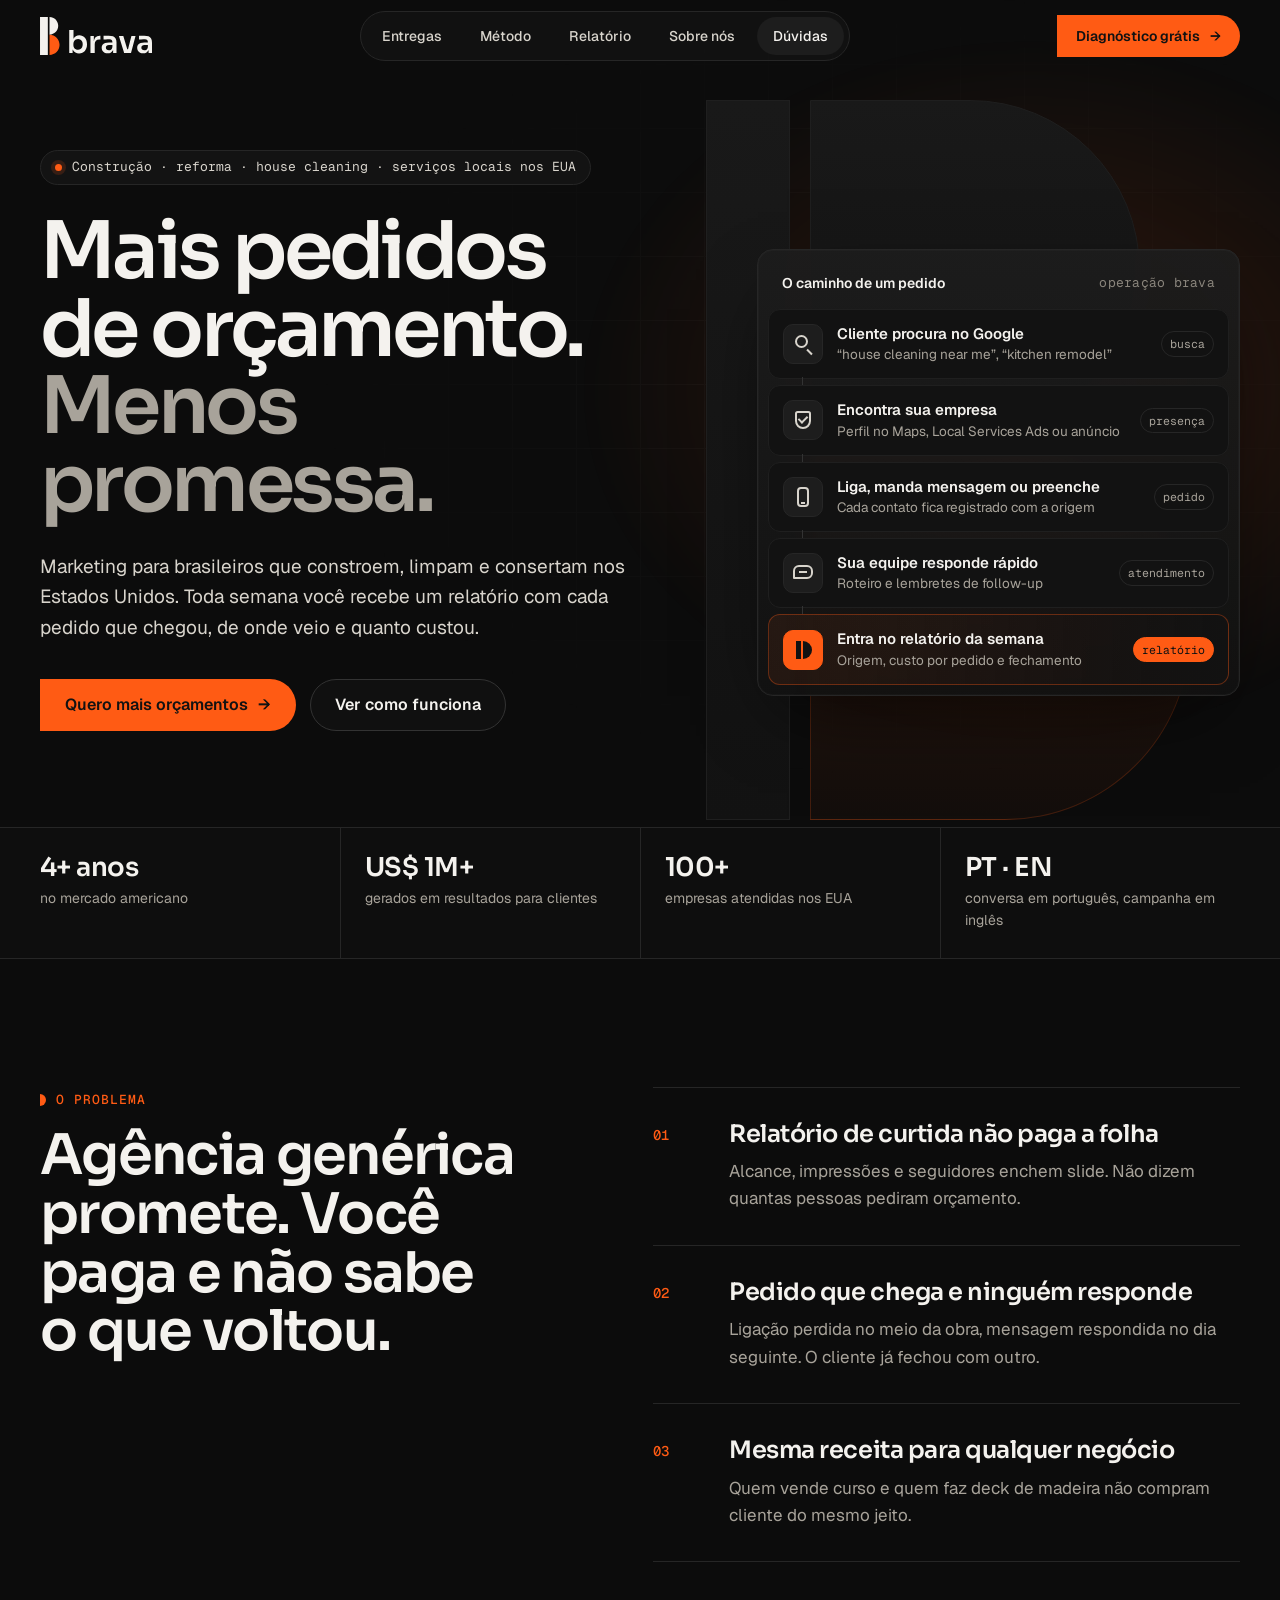
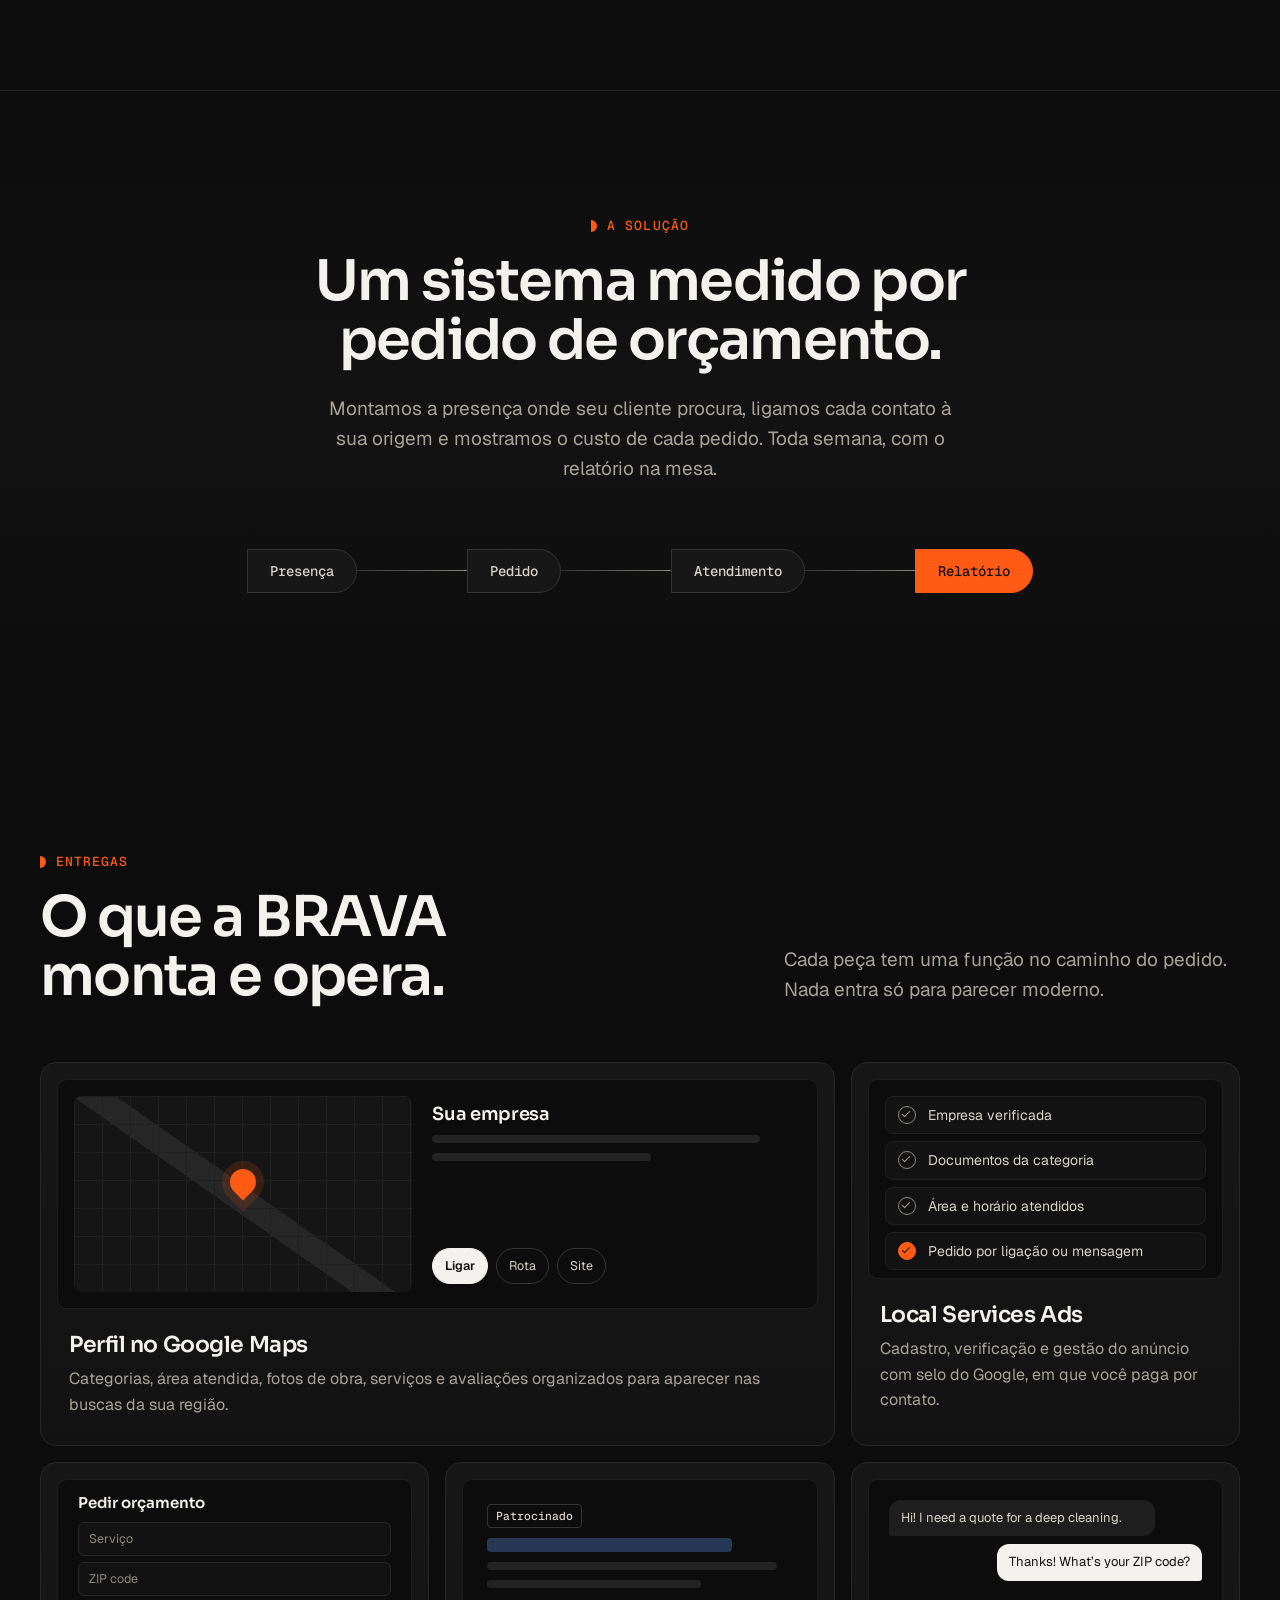
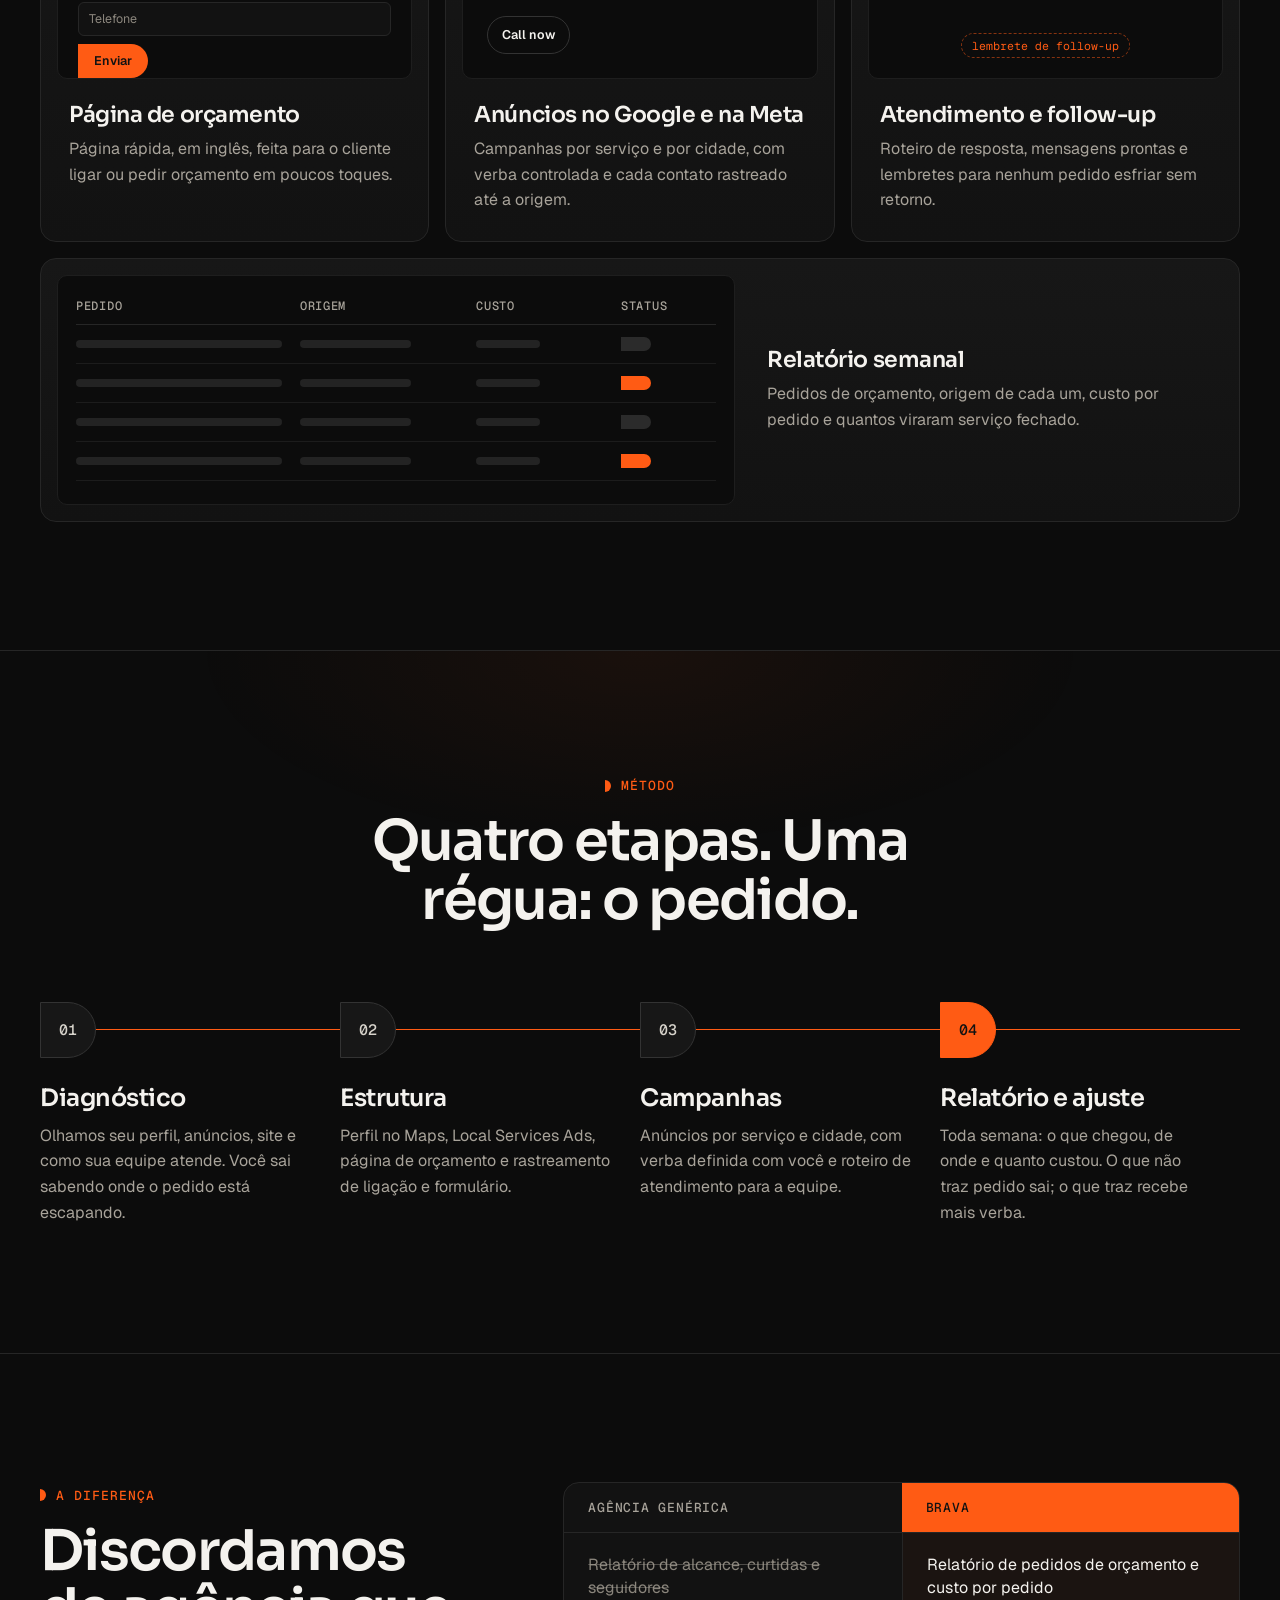
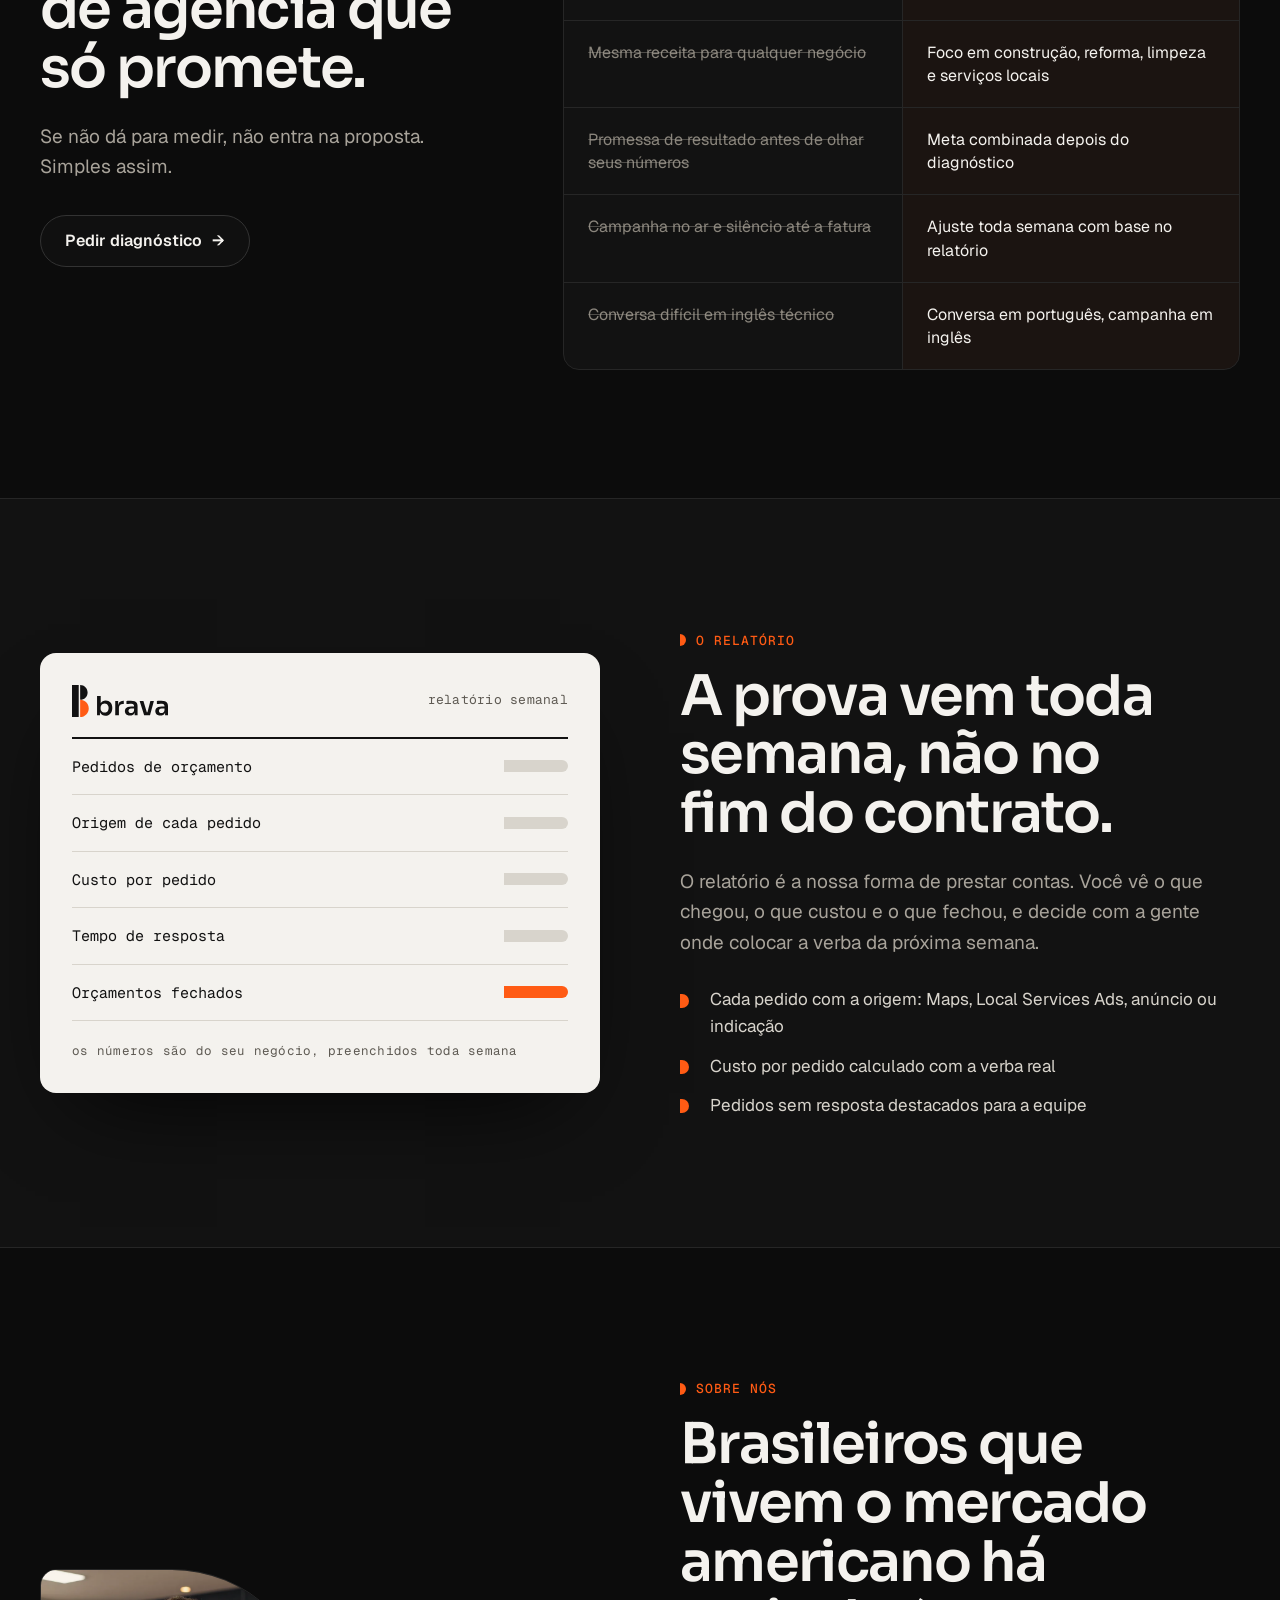
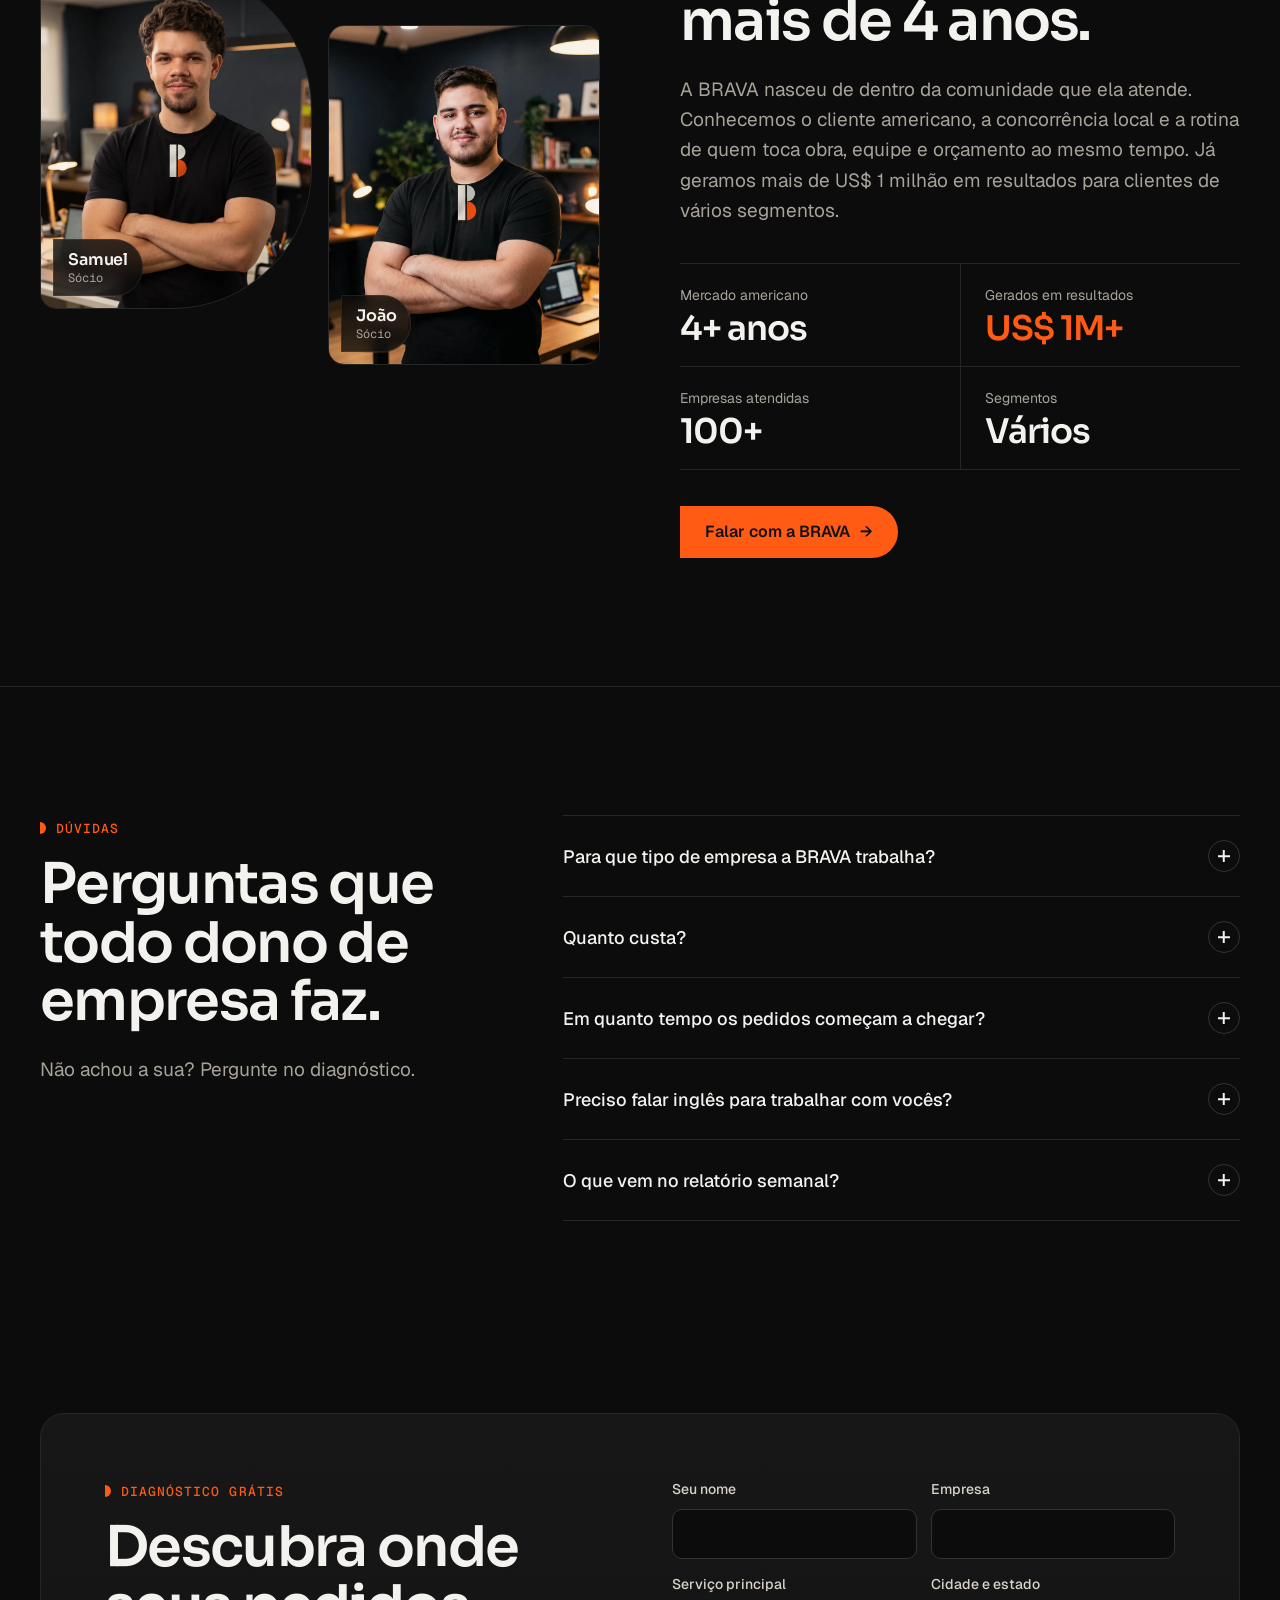
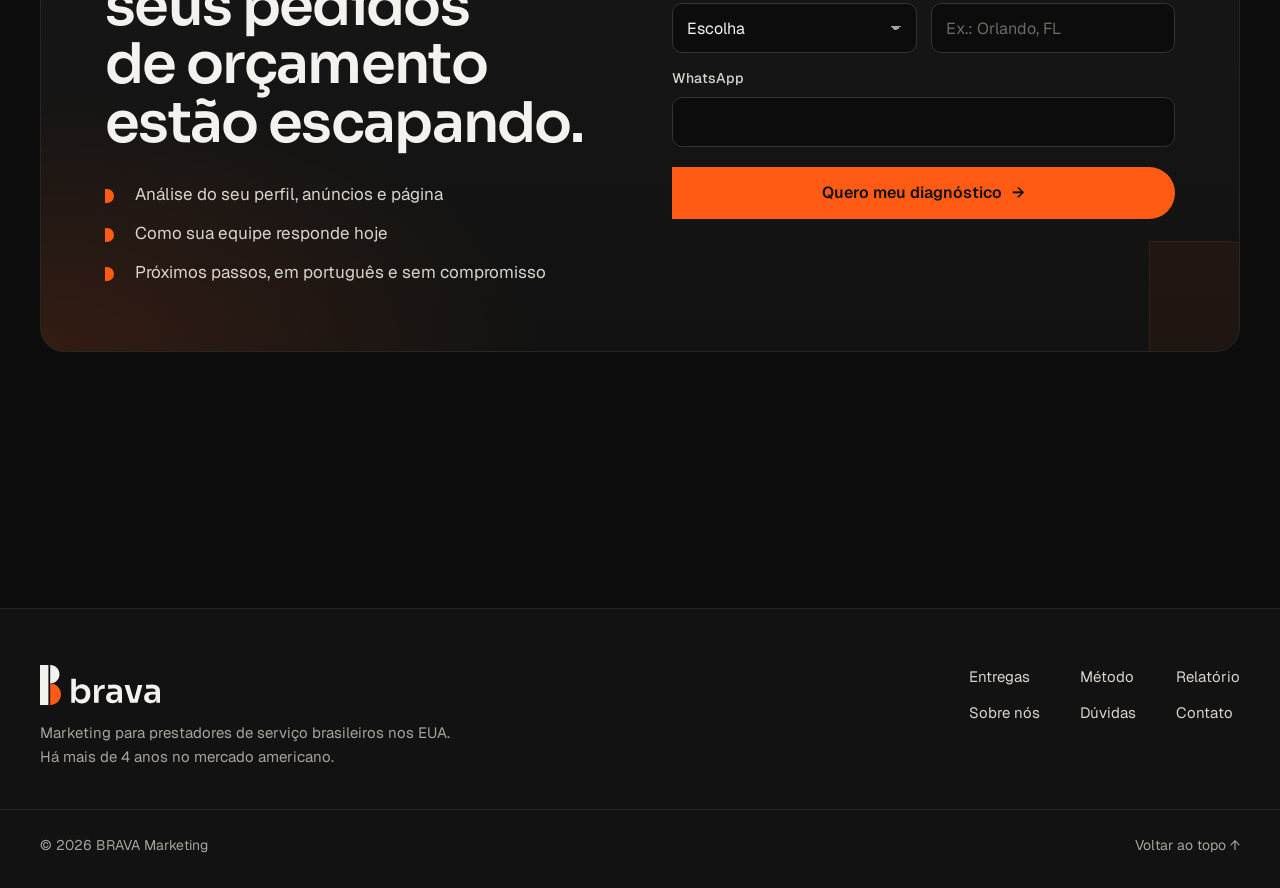
==== commit e5902cad: "Adiciona Sobre nós com Samuel e João e atualiza os números Co-Authored-By: Claude Opus 5.5 <noreply@" ====
--- a/index.html
+++ b/index.html
@@ -27,6 +27,7 @@
       <a href="#entregas">Entregas</a>
       <a href="#metodo">Método</a>
       <a href="#relatorio">Relatório</a>
+      <a href="#sobre">Sobre nós</a>
       <a href="#duvidas">Dúvidas</a>
     </nav>
     <a class="btn btn--laranja btn--p" href="#contato">Diagnóstico grátis <span class="seta" aria-hidden="true">→</span></a>
@@ -72,9 +73,9 @@
 
   <div class="fatos">
     <ul class="caixa fatos__in" aria-label="Sobre a BRAVA">
-      <li><b>2023</b><span>no mercado americano</span></li>
-      <li><b>100+</b><span>empresas atendidas</span></li>
-      <li><b>EUA</b><span>atendimento em todo o país</span></li>
+      <li><b>4+ anos</b><span>no mercado americano</span></li>
+      <li><b>US$ 1M+</b><span>gerados em resultados para clientes</span></li>
+      <li><b>100+</b><span>empresas atendidas nos EUA</span></li>
       <li><b>PT · EN</b><span>conversa em português, campanha em inglês</span></li>
     </ul>
   </div>
@@ -282,6 +283,34 @@
   </div>
 </section>
 
+<!-- SOBRE NÓS -->
+<section class="secao sobre" id="sobre">
+  <div class="caixa sobre__in">
+    <div class="sobre__fotos revela">
+      <figure class="pessoa pessoa--a">
+        <img src="img/samuel.webp" alt="Samuel, sócio da BRAVA, de braços cruzados com a camiseta da marca" width="880" height="1092" loading="lazy" decoding="async">
+        <figcaption><b>Samuel</b><span>Sócio</span></figcaption>
+      </figure>
+      <figure class="pessoa pessoa--b">
+        <img src="img/joao.webp" alt="João, sócio da BRAVA, de braços cruzados com a camiseta da marca" width="880" height="1092" loading="lazy" decoding="async">
+        <figcaption><b>João</b><span>Sócio</span></figcaption>
+      </figure>
+    </div>
+    <div class="sobre__texto revela">
+      <p class="rotulo">Sobre nós</p>
+      <h2 class="titulo">Brasileiros que vivem o mercado americano há mais de 4 anos.</h2>
+      <p class="lead">A BRAVA nasceu de dentro da comunidade que ela atende. Conhecemos o cliente americano, a concorrência local e a rotina de quem toca obra, equipe e orçamento ao mesmo tempo. Já geramos mais de US$ 1 milhão em resultados para clientes de vários segmentos.</p>
+      <dl class="numeros">
+        <div><dt>Mercado americano</dt><dd>4+ anos</dd></div>
+        <div><dt>Gerados em resultados</dt><dd class="numeros__on">US$ 1M+</dd></div>
+        <div><dt>Empresas atendidas</dt><dd>100+</dd></div>
+        <div><dt>Segmentos</dt><dd>Vários</dd></div>
+      </dl>
+      <a class="btn btn--laranja" href="#contato">Falar com a BRAVA <span class="seta" aria-hidden="true">→</span></a>
+    </div>
+  </div>
+</section>
+
 <!-- CASOS (só aparece com casos reais no config.js) -->
 <section class="secao casos" id="casos" hidden>
   <div class="caixa">
@@ -369,12 +398,13 @@
   <div class="caixa rodape__in">
     <div class="rodape__marca">
       <img src="img/brava-logo.svg" alt="BRAVA" width="120" height="40">
-      <p>Marketing para prestadores de serviço brasileiros nos EUA. Desde 2023.</p>
+      <p>Marketing para prestadores de serviço brasileiros nos EUA. Há mais de 4 anos no mercado americano.</p>
     </div>
     <nav class="rodape__nav" aria-label="Rodapé">
       <a href="#entregas">Entregas</a>
       <a href="#metodo">Método</a>
       <a href="#relatorio">Relatório</a>
+      <a href="#sobre">Sobre nós</a>
       <a href="#duvidas">Dúvidas</a>
       <a href="#contato">Contato</a>
       <a href="" id="link-ig" hidden target="_blank" rel="noopener">Instagram</a>
--- a/css/estilo.css
+++ b/css/estilo.css
@@ -1,381 +1,415 @@
-/* BRAVA · landing B modular */
-:root{
-  --preto:#0C0C0C;
-  --grafite:#121212;
-  --sup:#171717;
-  --sup2:#1D1D1D;
-  --borda:#262626;
-  --borda2:#333;
-  --creme:#F4F2EE;
-  --pedra:#D8D4CC;
-  --cinza:#A8A39A;
-  --cinza2:#8A857C;
-  --laranja:#FF5B14;
-  --laranja-esc:#E64A06;
-  --raio:16px;
-  --caixa:1200px;
-  --t-tit:'Sora',system-ui,sans-serif;
-  --t-txt:'Geist',system-ui,sans-serif;
-  --t-mono:'Geist Mono',ui-monospace,monospace;
-  --ease:cubic-bezier(.2,.7,.2,1);
-}
-*,*::before,*::after{box-sizing:border-box}
-html{scroll-behavior:smooth;scroll-padding-top:84px;-webkit-text-size-adjust:100%}
-body{margin:0;background:var(--preto);color:var(--creme);font:400 17px/1.6 var(--t-txt);-webkit-font-smoothing:antialiased;overflow-x:hidden}
-img{max-width:100%;display:block}
-a{color:inherit}
-h1,h2,h3{margin:0;font-family:var(--t-tit);font-weight:600;letter-spacing:-.03em;line-height:1.05;text-wrap:balance}
-p{margin:0}
-ul,ol{margin:0;padding:0;list-style:none}
-:focus-visible{outline:2px solid var(--laranja);outline-offset:3px;border-radius:4px}
-.caixa{width:100%;max-width:calc(var(--caixa) + 80px);margin:0 auto;padding:0 40px}
-.mono{font-family:var(--t-mono);font-size:13px;letter-spacing:.02em}
-.cinza{color:var(--cinza)}
-.pular{position:absolute;left:16px;top:-60px;z-index:100;background:var(--creme);color:var(--preto);padding:10px 16px;border-radius:8px;font-weight:600;text-decoration:none}
-.pular:focus{top:12px}
-
-/* botões */
-.btn{display:inline-flex;align-items:center;justify-content:center;gap:10px;min-height:52px;padding:0 24px;border-radius:0 999px 999px 0;font:600 16px/1 var(--t-txt);text-decoration:none;border:1px solid transparent;cursor:pointer;transition:background .25s var(--ease),border-color .25s var(--ease),color .25s var(--ease),transform .25s var(--ease)}
-.btn .seta{display:inline-block;transition:transform .25s var(--ease)}
-.btn:hover .seta{transform:translateX(4px)}
-.btn--laranja{background:var(--laranja);color:#121212}
-.btn--laranja:hover{background:#FF7334}
-.btn--linha{border-color:var(--borda2);color:var(--creme);border-radius:999px;background:rgba(255,255,255,.02)}
-.btn--linha:hover{border-color:var(--cinza2);background:rgba(255,255,255,.06)}
-.btn--p{min-height:42px;padding:0 18px;font-size:14px}
-.btn--cheio{width:100%;grid-column:1/-1}
-
-/* rótulos e títulos */
-.rotulo{display:inline-flex;align-items:center;gap:10px;font:500 13px/1 var(--t-mono);letter-spacing:.08em;text-transform:uppercase;color:var(--laranja);margin-bottom:20px}
-.rotulo::before{content:"";width:6px;height:12px;background:var(--laranja);border-radius:0 6px 6px 0}
-.rotulo--centro{display:flex;justify-content:center}
-.titulo{font-size:clamp(34px,4.4vw,56px);max-width:16ch}
-.titulo--centro{margin:0 auto;text-align:center;max-width:20ch}
-.lead{font-size:19px;line-height:1.6;color:var(--cinza);max-width:36em}
-.lead--centro{margin:24px auto 0;text-align:center;max-width:34em}
-.secao{padding:128px 0;position:relative}
-.cab-secao{display:flex;justify-content:space-between;align-items:flex-end;gap:40px;margin-bottom:56px}
-.cab-secao .lead{max-width:24em}
-.cab-secao--centro{display:block;text-align:center}
-.lista-check{display:grid;gap:12px;margin-top:28px}
-.lista-check li{position:relative;padding-left:30px;color:var(--pedra)}
-.lista-check li::before{content:"";position:absolute;left:0;top:.45em;width:9px;height:14px;background:var(--laranja);border-radius:0 7px 7px 0}
-
-/* cabeçalho */
-.topo{position:fixed;inset:0 0 auto;z-index:50;transition:background .3s,border-color .3s,backdrop-filter .3s;border-bottom:1px solid transparent}
-.topo.rolou{background:rgba(12,12,12,.78);backdrop-filter:blur(14px);-webkit-backdrop-filter:blur(14px);border-color:var(--borda)}
-.topo__in{display:flex;align-items:center;justify-content:space-between;gap:24px;height:72px}
-.topo__logo img{width:112px;height:auto}
-.topo__nav{display:flex;gap:6px;padding:5px;border:1px solid var(--borda);border-radius:999px;background:rgba(23,23,23,.6)}
-.topo__nav a{padding:8px 16px;border-radius:999px;font-size:14px;font-weight:500;color:var(--pedra);text-decoration:none;transition:background .2s,color .2s}
-.topo__nav a:hover,.topo__nav a.ativo{background:var(--sup2);color:var(--creme)}
-
-/* abertura */
-.hero{position:relative;padding:150px 0 0;overflow:hidden;isolation:isolate}
-.hero__fundo{position:absolute;inset:0;z-index:-1;pointer-events:none}
-.hero__grade{position:absolute;inset:0;background-image:linear-gradient(var(--borda) 1px,transparent 1px),linear-gradient(90deg,var(--borda) 1px,transparent 1px);background-size:64px 64px;opacity:.35;-webkit-mask-image:radial-gradient(ellipse 60% 55% at 70% 40%,#000 0%,transparent 75%);mask-image:radial-gradient(ellipse 60% 55% at 70% 40%,#000 0%,transparent 75%)}
-.hero__luz{position:absolute;width:900px;height:700px;right:-200px;top:40px;background:radial-gradient(closest-side,rgba(255,91,20,.16),rgba(255,91,20,0));filter:blur(10px)}
-.mod{position:absolute;display:block;background:linear-gradient(180deg,#191919,#121212);border:1px solid #1F1F1F}
-.mod--haste{width:84px;height:720px;right:calc(50% - 150px);top:100px}
-.mod--disco1{width:330px;height:340px;right:calc(50% - 500px);top:100px;border-radius:0 330px 330px 0}
-.mod--disco2{width:380px;height:370px;right:calc(50% - 550px);top:450px;border-radius:0 300px 300px 0;background:linear-gradient(180deg,rgba(255,91,20,.16),rgba(255,91,20,.03));border-color:rgba(255,91,20,.2)}
-.hero__in{display:grid;grid-template-columns:minmax(0,1.15fr) minmax(0,.85fr);gap:64px;align-items:center;padding-bottom:96px}
-.selo{display:inline-flex;align-items:center;gap:10px;padding:8px 14px;border:1px solid var(--borda);border-radius:999px;background:rgba(23,23,23,.7);font:400 13px/1.3 var(--t-mono);color:var(--pedra)}
-.selo__ponto{width:7px;height:7px;border-radius:50%;background:var(--laranja);box-shadow:0 0 0 4px rgba(255,91,20,.15);flex:none}
-.hero__titulo{margin-top:28px;font-size:clamp(44px,6.2vw,84px);letter-spacing:-.045em;line-height:.98;max-width:12ch}
-.hero__desc{margin-top:28px;font-size:19px;line-height:1.6;color:var(--pedra);max-width:31em}
-.hero__acoes{display:flex;flex-wrap:wrap;gap:14px;margin-top:36px}
-
-.fluxo{margin:0;background:linear-gradient(180deg,rgba(29,29,29,.92),rgba(18,18,18,.92));border:1px solid var(--borda);border-radius:var(--raio);padding:10px;box-shadow:0 30px 80px -30px rgba(0,0,0,.8),0 0 0 1px rgba(255,255,255,.02) inset;backdrop-filter:blur(6px)}
-.fluxo__cab{display:flex;justify-content:space-between;align-items:center;padding:12px 14px 14px;font-size:14px;font-weight:600;color:var(--creme)}
-.fluxo__cab .mono{color:var(--cinza2);font-weight:400}
-.fluxo__lista{display:grid;gap:6px;counter-reset:f}
-.fluxo__lista li{position:relative;display:grid;grid-template-columns:40px minmax(0,1fr) auto;gap:14px;align-items:center;padding:14px;border-radius:12px;background:var(--grafite);border:1px solid #1F1F1F}
-.fluxo__lista li:not(:last-child)::after{content:"";position:absolute;left:33px;bottom:-7px;width:1px;height:8px;background:var(--borda2)}
-.fluxo__lista b{display:block;font-size:15px;font-weight:600;line-height:1.3}
-.fluxo__lista div span{display:block;font-size:13.5px;color:var(--cinza);line-height:1.4;margin-top:2px}
-.fluxo__tag{font:400 11.5px/1 var(--t-mono);color:var(--cinza);padding:6px 8px;border:1px solid var(--borda);border-radius:999px;white-space:nowrap}
-.fluxo__tag--on{color:#121212;background:var(--laranja);border-color:var(--laranja)}
-.fluxo__fim{border-color:rgba(255,91,20,.35)!important;background:linear-gradient(90deg,rgba(255,91,20,.08),var(--grafite))!important}
-.fluxo__ic{width:40px;height:40px;border-radius:10px;background:var(--sup2);border:1px solid var(--borda);position:relative}
-.fluxo__ic::before,.fluxo__ic::after{content:"";position:absolute}
-.ic-busca::before{width:13px;height:13px;border:2px solid var(--pedra);border-radius:50%;left:11px;top:10px}
-.ic-busca::after{width:7px;height:2px;background:var(--pedra);left:22px;top:26px;transform:rotate(45deg)}
-.ic-selo::before{width:16px;height:18px;left:11px;top:10px;border:2px solid var(--pedra);border-radius:3px 3px 9px 9px}
-.ic-selo::after{width:6px;height:9px;left:16px;top:13px;border:solid var(--pedra);border-width:0 2px 2px 0;transform:rotate(45deg)}
-.ic-fone::before{width:12px;height:20px;left:13px;top:9px;border:2px solid var(--pedra);border-radius:4px}
-.ic-fone::after{width:4px;height:2px;left:17px;top:24px;background:var(--pedra)}
-.ic-resposta::before{width:20px;height:14px;left:9px;top:11px;border:2px solid var(--pedra);border-radius:6px 6px 6px 1px}
-.ic-resposta::after{width:8px;height:2px;left:15px;top:17px;background:var(--pedra);box-shadow:0 0 0 0 var(--pedra)}
-.ic-relatorio{background:var(--laranja);border-color:var(--laranja)}
-.ic-relatorio::before{width:5px;height:18px;left:12px;top:10px;background:#121212}
-.ic-relatorio::after{width:9px;height:18px;left:19px;top:10px;background:#121212;border-radius:0 9px 9px 0}
-
-.fatos{border-top:1px solid var(--borda);border-bottom:1px solid var(--borda);background:rgba(18,18,18,.6)}
-.fatos__in{display:grid;grid-template-columns:repeat(4,minmax(0,1fr))}
-.fatos__in li{padding:26px 24px;display:flex;flex-direction:column;gap:4px;border-left:1px solid var(--borda)}
-.fatos__in li:first-child{border-left:0;padding-left:0}
-.fatos__in b{font:600 26px/1.1 var(--t-tit);letter-spacing:-.02em}
-.fatos__in span{font-size:14px;color:var(--cinza)}
-
-/* problema */
-.problema__in{display:grid;grid-template-columns:minmax(0,1fr) minmax(0,1.1fr);gap:80px;align-items:start}
-.problema__esq{position:sticky;top:120px}
-.problema__lista li{display:grid;grid-template-columns:56px minmax(0,1fr);gap:20px;padding:32px 0;border-top:1px solid var(--borda)}
-.problema__lista li:last-child{border-bottom:1px solid var(--borda)}
-.num{font:500 14px/1.6 var(--t-mono);color:var(--laranja);padding-top:4px}
-.problema__lista h3{font-size:24px;letter-spacing:-.02em;line-height:1.2}
-.problema__lista p{margin-top:10px;color:var(--cinza)}
-
-/* solução */
-.solucao{background:linear-gradient(180deg,var(--preto),var(--grafite) 50%,var(--preto));border-top:1px solid var(--borda)}
-.solucao__in{text-align:center}
-.trilho{display:flex;align-items:center;justify-content:center;gap:0;margin-top:64px}
-.trilho__peca{padding:14px 22px;border:1px solid var(--borda2);border-radius:0 999px 999px 0;font:500 14px/1 var(--t-mono);color:var(--pedra);background:var(--sup);white-space:nowrap}
-.trilho__peca--on{background:var(--laranja);border-color:var(--laranja);color:#121212}
-.trilho__linha{flex:1 1 0;max-width:110px;height:1px;background:linear-gradient(90deg,var(--borda2),var(--cinza2))}
-
-/* entregas */
-.bento{display:grid;grid-template-columns:repeat(3,minmax(0,1fr));gap:16px}
-.card{position:relative;display:flex;flex-direction:column;padding:16px 16px 28px;border:1px solid var(--borda);border-radius:var(--raio);background:linear-gradient(180deg,var(--sup),var(--grafite));transition:transform .35s var(--ease),border-color .35s var(--ease),box-shadow .35s var(--ease)}
-.card:hover{transform:translateY(-4px);border-color:#3A3A3A;box-shadow:0 24px 50px -30px rgba(0,0,0,.9)}
-.card h3{font-size:22px;letter-spacing:-.02em;margin:24px 12px 0}
-.card p{margin:10px 12px 0;color:var(--cinza);font-size:16px}
-.card--g{grid-column:span 2}
-.card__vis{height:200px;border-radius:10px;background:var(--preto);border:1px solid #1E1E1E;position:relative;overflow:hidden;padding:20px}
-.card--g .card__vis{height:230px}
-.card--rel{grid-column:1/-1;display:grid;grid-template-columns:minmax(0,1.5fr) minmax(0,1fr);align-items:center;column-gap:24px;padding:16px 28px 16px 16px}
-.card--rel .card__vis{grid-row:span 2}
-.card--rel h3{margin:0 0 0 8px;align-self:end}
-.card--rel p{margin:10px 0 0 8px;align-self:start}
-
-.vis-perfil{display:grid;grid-template-columns:1fr 1.1fr;gap:16px;padding:16px}
-.vp__mapa{border-radius:8px;background:#151515;background-image:linear-gradient(#202020 1px,transparent 1px),linear-gradient(90deg,#202020 1px,transparent 1px),linear-gradient(35deg,transparent 45%,#262626 45%,#262626 52%,transparent 52%);background-size:28px 28px,28px 28px,100% 100%;position:relative}
-.vp__pino{position:absolute;left:50%;top:44%;width:26px;height:26px;margin:-13px;background:var(--laranja);border-radius:50% 50% 50% 0;transform:rotate(-45deg);box-shadow:0 0 0 8px rgba(255,91,20,.15)}
-.vp__ficha{display:flex;flex-direction:column;gap:10px;padding:8px 4px}
-.vp__nome{font:600 18px/1.2 var(--t-tit);letter-spacing:-.02em}
-.vp__linha{height:8px;border-radius:4px;background:#232323;width:90%}
-.vp__linha--c{width:60%}
-.vp__botoes{display:flex;gap:8px;margin-top:auto;flex-wrap:wrap}
-.vp__botoes span{font-size:12.5px;padding:7px 12px;border:1px solid var(--borda2);border-radius:999px;color:var(--pedra)}
-.vp__botoes span:first-child{background:var(--creme);color:#121212;border-color:var(--creme);font-weight:600}
-
-.vis-lsa{padding:16px}.vis-lsa ul{display:grid;gap:7px}
-.vis-lsa li{display:flex;align-items:center;gap:12px;font-size:14px;color:var(--pedra);padding:7px 12px;border:1px solid #1F1F1F;border-radius:8px;background:#121212}
-.ok{width:18px;height:18px;border-radius:50%;border:1.5px solid var(--cinza2);flex:none;position:relative}
-.ok::after{content:"";position:absolute;left:5px;top:2px;width:4px;height:8px;border:solid var(--cinza);border-width:0 1.5px 1.5px 0;transform:rotate(45deg)}
-.ok--on{background:var(--laranja);border-color:var(--laranja)}
-.ok--on::after{border-color:#121212}
-
-.vis-site{display:flex;flex-direction:column;gap:6px;padding:14px 20px}
-.vs__titulo{font:600 15px/1.2 var(--t-tit);margin-bottom:4px}
-.vs__campo{font-size:12.5px;color:var(--cinza2);padding:6px 10px;border:1px solid var(--borda);border-radius:6px;background:#121212}
-.vs__btn{align-self:flex-start;margin-top:2px;font-size:12.5px;font-weight:600;padding:7px 16px;border-radius:0 999px 999px 0;background:var(--laranja);color:#121212}
-
-.vis-anuncio{display:flex;flex-direction:column;gap:10px;padding:24px}
-.va__tag{align-self:flex-start;font:500 11.5px/1 var(--t-mono);padding:5px 8px;border-radius:4px;border:1px solid var(--borda2);color:var(--pedra)}
-.va__titulo{height:14px;width:80%;border-radius:4px;background:#5C8DEB55}
-.va__linha{height:8px;width:95%;border-radius:4px;background:#232323}
-.va__linha--c{width:70%}
-.va__cta{margin-top:auto;align-self:flex-start;font-size:12.5px;font-weight:600;padding:8px 14px;border-radius:999px;border:1px solid var(--borda2)}
-
-.vis-chat{display:flex;flex-direction:column;gap:8px;padding:20px}
-.vc__b{max-width:85%;font-size:13px;line-height:1.4;padding:9px 12px;border-radius:12px}
-.vc__b--in{background:#1E1E1E;color:var(--pedra);border-bottom-left-radius:3px}
-.vc__b--out{align-self:flex-end;background:var(--creme);color:#121212;border-bottom-right-radius:3px}
-.vc__lembrete{margin-top:auto;align-self:center;font:400 11.5px/1 var(--t-mono);color:var(--laranja);padding:6px 10px;border:1px dashed rgba(255,91,20,.5);border-radius:999px}
-
-.vis-rel{display:flex;flex-direction:column;gap:0;padding:12px 18px}
-.vr__cab,.vr__lin{display:grid;grid-template-columns:1.3fr 1fr .8fr .6fr;gap:18px;align-items:center;padding:12px 0}
-.vr__cab{font:500 12px/1 var(--t-mono);color:var(--cinza);text-transform:uppercase;letter-spacing:.06em;border-bottom:1px solid var(--borda)}
-.vr__lin{border-bottom:1px solid #1C1C1C}
-.vr__lin span{height:8px;border-radius:4px;background:#232323}
-.vr__lin span:nth-child(2){width:70%}
-.vr__lin span:nth-child(3){width:50%}
-.vr__st{width:30px!important;height:14px!important;border-radius:0 7px 7px 0!important;background:#2B2B2B!important}
-.vr__st--on{background:var(--laranja)!important}
-
-/* método */
-.metodo{border-top:1px solid var(--borda);background:radial-gradient(ellipse 50% 40% at 50% 0%,rgba(255,91,20,.06),transparent 70%)}
-.etapas{display:grid;grid-template-columns:repeat(4,minmax(0,1fr));gap:0;margin-top:72px;position:relative;counter-reset:e}
-.etapas::before{content:"";position:absolute;left:0;right:0;top:27px;height:1px;background:var(--borda2)}
-.etapas::after{content:"";position:absolute;left:0;top:27px;height:1px;width:var(--prog,0%);background:var(--laranja);transition:width 1.2s var(--ease)}
-.etapa{position:relative;padding:0 28px 0 0}
-.etapa__num{position:relative;z-index:1;display:inline-flex;align-items:center;justify-content:center;width:56px;height:56px;border-radius:0 28px 28px 0;background:var(--sup);border:1px solid var(--borda2);font:500 15px/1 var(--t-mono);color:var(--pedra)}
-.etapa--on .etapa__num{background:var(--laranja);border-color:var(--laranja);color:#121212}
-.etapa h3{font-size:24px;letter-spacing:-.02em;margin-top:28px}
-.etapa p{margin-top:12px;color:var(--cinza);font-size:16px}
-
-/* comparação */
-.compara{border-top:1px solid var(--borda)}
-.compara__in{display:grid;grid-template-columns:minmax(0,.8fr) minmax(0,1.2fr);gap:72px;align-items:start}
-.compara__esq .lead{margin:24px 0 32px}
-.tabela{border:1px solid var(--borda);border-radius:var(--raio);overflow:hidden;background:var(--grafite)}
-.tabela__cab,.tabela__lin{display:grid;grid-template-columns:1fr 1fr}
-.tabela__cab span{padding:18px 24px;font:500 13px/1 var(--t-mono);text-transform:uppercase;letter-spacing:.06em;color:var(--cinza)}
-.tabela__cab span:last-child{color:#121212;background:var(--laranja)}
-.tabela__lin span{padding:20px 24px;border-top:1px solid var(--borda);font-size:16px;line-height:1.45}
-.tabela__lin span:first-child{color:var(--cinza2);text-decoration:line-through;text-decoration-color:rgba(168,163,154,.4)}
-.tabela__lin span:last-child{background:rgba(255,91,20,.04);border-left:1px solid var(--borda);color:var(--creme)}
-
-/* relatório */
-.relatorio{border-top:1px solid var(--borda);background:var(--grafite)}
-.relatorio__in{display:grid;grid-template-columns:minmax(0,1fr) minmax(0,1fr);gap:80px;align-items:center}
-.relatorio__doc{background:var(--creme);color:#121212;border-radius:var(--raio);padding:32px;box-shadow:0 40px 90px -40px rgba(0,0,0,.9);transform:rotate(-1.5deg)}
-.doc__cab{display:flex;justify-content:space-between;align-items:center;padding-bottom:20px;border-bottom:2px solid #121212}
-.doc__cab img{width:96px}
-.doc__cab .mono{color:#5E5A53}
-.doc__linhas div{display:flex;justify-content:space-between;align-items:center;gap:20px;padding:18px 0;border-bottom:1px solid #D8D4CC;font:400 15px/1.3 var(--t-mono)}
-.doc__linhas i{width:64px;height:12px;border-radius:0 6px 6px 0;background:#D8D4CC}
-.doc__on i{background:var(--laranja)}
-.doc__nota{margin-top:20px;color:#5E5A53;font-size:12.5px}
-
-/* casos */
-.casos{border-top:1px solid var(--borda)}
-.casos__grade{display:grid;grid-template-columns:repeat(auto-fit,minmax(280px,1fr));gap:16px}
-.caso{padding:28px;border:1px solid var(--borda);border-radius:var(--raio);background:var(--grafite)}
-.caso__num{font:600 48px/1 var(--t-tit);letter-spacing:-.03em;color:var(--laranja)}
-.caso__neg{margin-top:20px;font-weight:600}
-.caso__loc,.caso__fonte{font-size:14px;color:var(--cinza)}
-.caso__res{margin-top:8px;color:var(--pedra)}
-
-/* dúvidas */
-.duvidas{border-top:1px solid var(--borda)}
-.duvidas__in{display:grid;grid-template-columns:minmax(0,.8fr) minmax(0,1.2fr);gap:72px;align-items:start}
-.duvidas__esq .lead{margin-top:24px}
-.relatorio__texto .lead{margin-top:24px}
-.acordeao{border-top:1px solid var(--borda)}
-.ac{border-bottom:1px solid var(--borda)}
-.ac h3{font:inherit;letter-spacing:normal}
-.ac__btn{width:100%;display:flex;justify-content:space-between;align-items:center;gap:24px;padding:24px 0;background:none;border:0;color:var(--creme);font:500 18px/1.4 var(--t-txt);text-align:left;cursor:pointer}
-.ac__btn:hover{color:#fff}
-.ac__ic{position:relative;width:32px;height:32px;border:1px solid var(--borda2);border-radius:50%;flex:none;transition:background .3s,border-color .3s}
-.ac__ic::before,.ac__ic::after{content:"";position:absolute;left:50%;top:50%;width:12px;height:1.5px;background:currentColor;transform:translate(-50%,-50%);transition:transform .3s var(--ease)}
-.ac__ic::after{transform:translate(-50%,-50%) rotate(90deg)}
-.ac__btn[aria-expanded="true"] .ac__ic{background:var(--laranja);border-color:var(--laranja);color:#121212}
-.ac__btn[aria-expanded="true"] .ac__ic::after{transform:translate(-50%,-50%) rotate(0)}
-.ac__corpo{display:grid;grid-template-rows:0fr;transition:grid-template-rows .4s var(--ease)}
-.ac__corpo>div{overflow:hidden}
-.ac__corpo p{padding:0 56px 24px 0;color:var(--cinza)}
-.ac.aberto .ac__corpo{grid-template-rows:1fr}
-html:not(.js) .ac__corpo{grid-template-rows:1fr}
-
-/* contato */
-.contato{padding-top:64px}
-.contato__bloco{position:relative;overflow:hidden;display:grid;grid-template-columns:minmax(0,1fr) minmax(0,1fr);gap:64px;padding:64px;border:1px solid var(--borda);border-radius:24px;background:radial-gradient(ellipse 60% 70% at 0% 100%,rgba(255,91,20,.14),transparent 70%),linear-gradient(180deg,var(--sup),var(--grafite))}
-.contato__mod{position:absolute;right:-190px;bottom:-310px;width:280px;height:420px;border-radius:0 280px 280px 0;background:rgba(255,91,20,.06);border:1px solid rgba(255,91,20,.12);pointer-events:none}
-.contato__texto,.form{position:relative}
-.form{display:grid;grid-template-columns:1fr 1fr;gap:14px;align-content:start}
-.campo{display:flex;flex-direction:column;gap:8px}
-.campo--l{grid-column:1/-1}
-.campo label{font-size:14px;font-weight:500;color:var(--pedra)}
-.campo input,.campo select{width:100%;min-height:50px;padding:0 14px;border-radius:10px;border:1px solid var(--borda2);background:var(--preto);color:var(--creme);font:400 16px var(--t-txt);transition:border-color .2s}
-.campo select{appearance:none;background-image:linear-gradient(45deg,transparent 50%,var(--cinza) 50%),linear-gradient(135deg,var(--cinza) 50%,transparent 50%);background-position:calc(100% - 20px) 22px,calc(100% - 15px) 22px;background-size:5px 5px;background-repeat:no-repeat}
-.campo input::placeholder{color:#6E6A63}
-.campo input:hover,.campo select:hover{border-color:#4A4A4A}
-.campo input:focus,.campo select:focus{outline:none;border-color:var(--laranja);box-shadow:0 0 0 3px rgba(255,91,20,.2)}
-.campo [aria-invalid="true"]{border-color:#FF6B6B}
-.form .btn{margin-top:6px}
-.form__msg{grid-column:1/-1;font-size:15px;min-height:1.5em;color:var(--pedra)}
-.form__msg.erro{color:#FF8A8A}
-
-/* rodapé */
-.rodape{margin-top:128px;border-top:1px solid var(--borda);background:var(--grafite)}
-.rodape__in{display:flex;justify-content:space-between;gap:40px;padding-top:56px;padding-bottom:40px;flex-wrap:wrap}
-.rodape__marca img{width:120px;height:auto}
-.rodape__marca p{margin-top:16px;color:var(--cinza);font-size:15px;max-width:28em}
-.rodape__nav{display:grid;grid-template-columns:repeat(3,auto);gap:12px 40px;align-content:start}
-.rodape__nav a{color:var(--pedra);text-decoration:none;font-size:15px}
-.rodape__nav a:hover{color:var(--laranja)}
-.rodape__base{display:flex;justify-content:space-between;gap:16px;padding-top:24px;padding-bottom:32px;border-top:1px solid var(--borda);font-size:14px;color:var(--cinza)}
-.rodape__base a{text-decoration:none}
-.rodape__base a:hover{color:var(--creme)}
-
-/* movimento: só esconde se o JS carregou */
-.js .entra,.js .revela{opacity:0;transform:translateY(24px)}
-.js .entra.visto,.js .revela.visto{opacity:1;transform:none;transition:opacity .6s var(--ease),transform .6s var(--ease);transition-delay:var(--atraso,0ms)}
-.js .fluxo.entra{transform:translateY(32px)}
-
-/* tablet */
-@media (max-width:1080px){
-  .hero__in{grid-template-columns:1fr;gap:56px}
-  .hero__titulo{max-width:13ch}
-  .fluxo{max-width:620px}
-  .mod--haste{right:-40px;top:120px;height:460px;width:90px}
-  .mod--disco1{right:-260px;top:120px}
-  .mod--disco2{right:-280px;top:400px}
-  .bento{grid-template-columns:repeat(2,minmax(0,1fr))}
-  .card--rel{grid-column:span 2}
-  .problema__in,.compara__in,.duvidas__in,.relatorio__in{grid-template-columns:1fr;gap:48px}
-  .problema__esq{position:static}
-  .etapas{grid-template-columns:repeat(2,minmax(0,1fr));gap:48px 0}
-  .etapas::before,.etapas::after{display:none}
-  .contato__bloco{grid-template-columns:1fr;padding:48px}
-  .relatorio__doc{max-width:520px}
-}
-@media (max-width:820px){
-  .topo__nav{display:none}
-}
-
-/* celular */
-@media (max-width:640px){
-  body{font-size:16px}
-  .caixa{padding:0 20px}
-  .secao{padding:88px 0}
-  .topo__in{height:64px}
-  .topo__logo img{width:96px}
-  .btn--p{min-height:42px;padding:0 14px;font-size:13.5px}
-  .hero{padding-top:108px}
-  .hero__titulo{font-size:clamp(40px,11.4vw,52px)}
-  .hero__desc{font-size:17px}
-  .hero__acoes .btn{flex:1 1 100%}
-  .hero__in{padding-bottom:64px;gap:44px}
-  .hero__grade{-webkit-mask-image:radial-gradient(ellipse 90% 40% at 70% 20%,#000,transparent 75%);mask-image:radial-gradient(ellipse 90% 40% at 70% 20%,#000,transparent 75%)}
-  .mod{display:none}
-  .hero__luz{width:520px;height:520px;right:-240px;top:0}
-  .selo{font-size:12px}
-  .fluxo__lista li{grid-template-columns:36px minmax(0,1fr);gap:12px;padding:12px}
-  .fluxo__ic{width:36px;height:36px}
-  .fluxo__lista li:not(:last-child)::after{left:29px}
-  .fluxo__tag{display:none}
-  .fatos__in{grid-template-columns:1fr 1fr}
-  .fatos__in li{padding:20px 0 20px 16px}
-  .fatos__in li:nth-child(odd){border-left:0;padding-left:0}
-  .fatos__in li:nth-child(n+3){border-top:1px solid var(--borda)}
-  .fatos__in b{font-size:22px}
-  .titulo{font-size:clamp(32px,8.6vw,40px)}
-  .lead{font-size:17px}
-  .cab-secao{flex-direction:column;align-items:flex-start;gap:20px;margin-bottom:40px}
-  .problema__lista li{grid-template-columns:40px minmax(0,1fr);gap:12px;padding:26px 0}
-  .problema__lista h3{font-size:21px}
-  .trilho{flex-direction:column;align-items:stretch;margin-top:48px;max-width:280px;margin-left:auto;margin-right:auto}
-  .trilho__linha{width:1px;height:18px;max-width:none;flex:none;margin-left:28px;background:var(--borda2)}
-  .bento{grid-template-columns:1fr}
-  .card--g,.card--rel{grid-column:auto}
-  .card--rel{display:flex;flex-direction:column;padding:16px 16px 28px}
-  .card--rel h3{margin:24px 12px 0}.card--rel p{margin:10px 12px 0}
-  .card__vis,.card--g .card__vis{height:190px}
-  .vis-perfil{grid-template-columns:.8fr 1.2fr}
-  .etapas{grid-template-columns:1fr;gap:36px;margin-top:48px}
-  .etapa{display:grid;grid-template-columns:56px minmax(0,1fr);column-gap:20px;padding:0}
-  .etapa__num{grid-row:span 2}
-  .etapa h3{margin-top:12px}
-  .tabela__cab span,.tabela__lin span{padding:16px 14px;font-size:14.5px}
-  .tabela__cab span{font-size:11.5px}
-  .relatorio__doc{padding:22px;transform:none}
-  .ac__btn{font-size:17px;padding:20px 0}
-  .ac__corpo p{padding-right:0}
-  .contato{padding-top:32px}
-  .contato__bloco{padding:32px 20px;gap:40px;border-radius:18px}
-  .form{grid-template-columns:1fr}
-  .rodape{margin-top:88px}
-  .rodape__nav{grid-template-columns:repeat(2,auto)}
-  .rodape__base{flex-direction:column}
-}
-
-@media (prefers-reduced-motion:reduce){
-  html{scroll-behavior:auto}
-  *,*::before,*::after{transition-duration:.01ms!important;animation-duration:.01ms!important}
-  .js .entra,.js .revela{opacity:1;transform:none}
-  .mod{transform:none!important}
-}
+/* BRAVA · landing B modular */
+:root{
+  --preto:#0C0C0C;
+  --grafite:#121212;
+  --sup:#171717;
+  --sup2:#1D1D1D;
+  --borda:#262626;
+  --borda2:#333;
+  --creme:#F4F2EE;
+  --pedra:#D8D4CC;
+  --cinza:#A8A39A;
+  --cinza2:#8A857C;
+  --laranja:#FF5B14;
+  --laranja-esc:#E64A06;
+  --raio:16px;
+  --caixa:1200px;
+  --t-tit:'Sora',system-ui,sans-serif;
+  --t-txt:'Geist',system-ui,sans-serif;
+  --t-mono:'Geist Mono',ui-monospace,monospace;
+  --ease:cubic-bezier(.2,.7,.2,1);
+}
+*,*::before,*::after{box-sizing:border-box}
+html{scroll-behavior:smooth;scroll-padding-top:84px;-webkit-text-size-adjust:100%}
+body{margin:0;background:var(--preto);color:var(--creme);font:400 17px/1.6 var(--t-txt);-webkit-font-smoothing:antialiased;overflow-x:hidden}
+img{max-width:100%;display:block}
+a{color:inherit}
+h1,h2,h3{margin:0;font-family:var(--t-tit);font-weight:600;letter-spacing:-.03em;line-height:1.05;text-wrap:balance}
+p{margin:0}
+ul,ol{margin:0;padding:0;list-style:none}
+:focus-visible{outline:2px solid var(--laranja);outline-offset:3px;border-radius:4px}
+.caixa{width:100%;max-width:calc(var(--caixa) + 80px);margin:0 auto;padding:0 40px}
+.mono{font-family:var(--t-mono);font-size:13px;letter-spacing:.02em}
+.cinza{color:var(--cinza)}
+.pular{position:absolute;left:16px;top:-60px;z-index:100;background:var(--creme);color:var(--preto);padding:10px 16px;border-radius:8px;font-weight:600;text-decoration:none}
+.pular:focus{top:12px}
+
+/* botões */
+.btn{display:inline-flex;align-items:center;justify-content:center;gap:10px;min-height:52px;padding:0 24px;border-radius:0 999px 999px 0;font:600 16px/1 var(--t-txt);text-decoration:none;border:1px solid transparent;cursor:pointer;transition:background .25s var(--ease),border-color .25s var(--ease),color .25s var(--ease),transform .25s var(--ease)}
+.btn .seta{display:inline-block;transition:transform .25s var(--ease)}
+.btn:hover .seta{transform:translateX(4px)}
+.btn--laranja{background:var(--laranja);color:#121212}
+.btn--laranja:hover{background:#FF7334}
+.btn--linha{border-color:var(--borda2);color:var(--creme);border-radius:999px;background:rgba(255,255,255,.02)}
+.btn--linha:hover{border-color:var(--cinza2);background:rgba(255,255,255,.06)}
+.btn--p{min-height:42px;padding:0 18px;font-size:14px}
+.btn--cheio{width:100%;grid-column:1/-1}
+
+/* rótulos e títulos */
+.rotulo{display:inline-flex;align-items:center;gap:10px;font:500 13px/1 var(--t-mono);letter-spacing:.08em;text-transform:uppercase;color:var(--laranja);margin-bottom:20px}
+.rotulo::before{content:"";width:6px;height:12px;background:var(--laranja);border-radius:0 6px 6px 0}
+.rotulo--centro{display:flex;justify-content:center}
+.titulo{font-size:clamp(34px,4.4vw,56px);max-width:16ch}
+.titulo--centro{margin:0 auto;text-align:center;max-width:20ch}
+.lead{font-size:19px;line-height:1.6;color:var(--cinza);max-width:36em}
+.lead--centro{margin:24px auto 0;text-align:center;max-width:34em}
+.secao{padding:128px 0;position:relative}
+.cab-secao{display:flex;justify-content:space-between;align-items:flex-end;gap:40px;margin-bottom:56px}
+.cab-secao .lead{max-width:24em}
+.cab-secao--centro{display:block;text-align:center}
+.lista-check{display:grid;gap:12px;margin-top:28px}
+.lista-check li{position:relative;padding-left:30px;color:var(--pedra)}
+.lista-check li::before{content:"";position:absolute;left:0;top:.45em;width:9px;height:14px;background:var(--laranja);border-radius:0 7px 7px 0}
+
+/* cabeçalho */
+.topo{position:fixed;inset:0 0 auto;z-index:50;transition:background .3s,border-color .3s,backdrop-filter .3s;border-bottom:1px solid transparent}
+.topo.rolou{background:rgba(12,12,12,.78);backdrop-filter:blur(14px);-webkit-backdrop-filter:blur(14px);border-color:var(--borda)}
+.topo__in{display:flex;align-items:center;justify-content:space-between;gap:24px;height:72px}
+.topo__logo img{width:112px;height:auto}
+.topo__nav{display:flex;gap:6px;padding:5px;border:1px solid var(--borda);border-radius:999px;background:rgba(23,23,23,.6)}
+.topo__nav a{padding:8px 16px;border-radius:999px;font-size:14px;font-weight:500;color:var(--pedra);text-decoration:none;transition:background .2s,color .2s}
+.topo__nav a:hover,.topo__nav a.ativo{background:var(--sup2);color:var(--creme)}
+
+/* abertura */
+.hero{position:relative;padding:150px 0 0;overflow:hidden;isolation:isolate}
+.hero__fundo{position:absolute;inset:0;z-index:-1;pointer-events:none}
+.hero__grade{position:absolute;inset:0;background-image:linear-gradient(var(--borda) 1px,transparent 1px),linear-gradient(90deg,var(--borda) 1px,transparent 1px);background-size:64px 64px;opacity:.35;-webkit-mask-image:radial-gradient(ellipse 60% 55% at 70% 40%,#000 0%,transparent 75%);mask-image:radial-gradient(ellipse 60% 55% at 70% 40%,#000 0%,transparent 75%)}
+.hero__luz{position:absolute;width:900px;height:700px;right:-200px;top:40px;background:radial-gradient(closest-side,rgba(255,91,20,.16),rgba(255,91,20,0));filter:blur(10px)}
+.mod{position:absolute;display:block;background:linear-gradient(180deg,#191919,#121212);border:1px solid #1F1F1F}
+.mod--haste{width:84px;height:720px;right:calc(50% - 150px);top:100px}
+.mod--disco1{width:330px;height:340px;right:calc(50% - 500px);top:100px;border-radius:0 330px 330px 0}
+.mod--disco2{width:380px;height:370px;right:calc(50% - 550px);top:450px;border-radius:0 300px 300px 0;background:linear-gradient(180deg,rgba(255,91,20,.16),rgba(255,91,20,.03));border-color:rgba(255,91,20,.2)}
+.hero__in{display:grid;grid-template-columns:minmax(0,1.15fr) minmax(0,.85fr);gap:64px;align-items:center;padding-bottom:96px}
+.selo{display:inline-flex;align-items:center;gap:10px;padding:8px 14px;border:1px solid var(--borda);border-radius:999px;background:rgba(23,23,23,.7);font:400 13px/1.3 var(--t-mono);color:var(--pedra)}
+.selo__ponto{width:7px;height:7px;border-radius:50%;background:var(--laranja);box-shadow:0 0 0 4px rgba(255,91,20,.15);flex:none}
+.hero__titulo{margin-top:28px;font-size:clamp(44px,6.2vw,84px);letter-spacing:-.045em;line-height:.98;max-width:12ch}
+.hero__desc{margin-top:28px;font-size:19px;line-height:1.6;color:var(--pedra);max-width:31em}
+.hero__acoes{display:flex;flex-wrap:wrap;gap:14px;margin-top:36px}
+
+.fluxo{margin:0;background:linear-gradient(180deg,rgba(29,29,29,.92),rgba(18,18,18,.92));border:1px solid var(--borda);border-radius:var(--raio);padding:10px;box-shadow:0 30px 80px -30px rgba(0,0,0,.8),0 0 0 1px rgba(255,255,255,.02) inset;backdrop-filter:blur(6px)}
+.fluxo__cab{display:flex;justify-content:space-between;align-items:center;padding:12px 14px 14px;font-size:14px;font-weight:600;color:var(--creme)}
+.fluxo__cab .mono{color:var(--cinza2);font-weight:400}
+.fluxo__lista{display:grid;gap:6px;counter-reset:f}
+.fluxo__lista li{position:relative;display:grid;grid-template-columns:40px minmax(0,1fr) auto;gap:14px;align-items:center;padding:14px;border-radius:12px;background:var(--grafite);border:1px solid #1F1F1F}
+.fluxo__lista li:not(:last-child)::after{content:"";position:absolute;left:33px;bottom:-7px;width:1px;height:8px;background:var(--borda2)}
+.fluxo__lista b{display:block;font-size:15px;font-weight:600;line-height:1.3}
+.fluxo__lista div span{display:block;font-size:13.5px;color:var(--cinza);line-height:1.4;margin-top:2px}
+.fluxo__tag{font:400 11.5px/1 var(--t-mono);color:var(--cinza);padding:6px 8px;border:1px solid var(--borda);border-radius:999px;white-space:nowrap}
+.fluxo__tag--on{color:#121212;background:var(--laranja);border-color:var(--laranja)}
+.fluxo__fim{border-color:rgba(255,91,20,.35)!important;background:linear-gradient(90deg,rgba(255,91,20,.08),var(--grafite))!important}
+.fluxo__ic{width:40px;height:40px;border-radius:10px;background:var(--sup2);border:1px solid var(--borda);position:relative}
+.fluxo__ic::before,.fluxo__ic::after{content:"";position:absolute}
+.ic-busca::before{width:13px;height:13px;border:2px solid var(--pedra);border-radius:50%;left:11px;top:10px}
+.ic-busca::after{width:7px;height:2px;background:var(--pedra);left:22px;top:26px;transform:rotate(45deg)}
+.ic-selo::before{width:16px;height:18px;left:11px;top:10px;border:2px solid var(--pedra);border-radius:3px 3px 9px 9px}
+.ic-selo::after{width:6px;height:9px;left:16px;top:13px;border:solid var(--pedra);border-width:0 2px 2px 0;transform:rotate(45deg)}
+.ic-fone::before{width:12px;height:20px;left:13px;top:9px;border:2px solid var(--pedra);border-radius:4px}
+.ic-fone::after{width:4px;height:2px;left:17px;top:24px;background:var(--pedra)}
+.ic-resposta::before{width:20px;height:14px;left:9px;top:11px;border:2px solid var(--pedra);border-radius:6px 6px 6px 1px}
+.ic-resposta::after{width:8px;height:2px;left:15px;top:17px;background:var(--pedra);box-shadow:0 0 0 0 var(--pedra)}
+.ic-relatorio{background:var(--laranja);border-color:var(--laranja)}
+.ic-relatorio::before{width:5px;height:18px;left:12px;top:10px;background:#121212}
+.ic-relatorio::after{width:9px;height:18px;left:19px;top:10px;background:#121212;border-radius:0 9px 9px 0}
+
+.fatos{border-top:1px solid var(--borda);border-bottom:1px solid var(--borda);background:rgba(18,18,18,.6)}
+.fatos__in{display:grid;grid-template-columns:repeat(4,minmax(0,1fr))}
+.fatos__in li{padding:26px 24px;display:flex;flex-direction:column;gap:4px;border-left:1px solid var(--borda)}
+.fatos__in li:first-child{border-left:0;padding-left:0}
+.fatos__in b{font:600 26px/1.1 var(--t-tit);letter-spacing:-.02em}
+.fatos__in span{font-size:14px;color:var(--cinza)}
+
+/* problema */
+.problema__in{display:grid;grid-template-columns:minmax(0,1fr) minmax(0,1.1fr);gap:80px;align-items:start}
+.problema__esq{position:sticky;top:120px}
+.problema__lista li{display:grid;grid-template-columns:56px minmax(0,1fr);gap:20px;padding:32px 0;border-top:1px solid var(--borda)}
+.problema__lista li:last-child{border-bottom:1px solid var(--borda)}
+.num{font:500 14px/1.6 var(--t-mono);color:var(--laranja);padding-top:4px}
+.problema__lista h3{font-size:24px;letter-spacing:-.02em;line-height:1.2}
+.problema__lista p{margin-top:10px;color:var(--cinza)}
+
+/* solução */
+.solucao{background:linear-gradient(180deg,var(--preto),var(--grafite) 50%,var(--preto));border-top:1px solid var(--borda)}
+.solucao__in{text-align:center}
+.trilho{display:flex;align-items:center;justify-content:center;gap:0;margin-top:64px}
+.trilho__peca{padding:14px 22px;border:1px solid var(--borda2);border-radius:0 999px 999px 0;font:500 14px/1 var(--t-mono);color:var(--pedra);background:var(--sup);white-space:nowrap}
+.trilho__peca--on{background:var(--laranja);border-color:var(--laranja);color:#121212}
+.trilho__linha{flex:1 1 0;max-width:110px;height:1px;background:linear-gradient(90deg,var(--borda2),var(--cinza2))}
+
+/* entregas */
+.bento{display:grid;grid-template-columns:repeat(3,minmax(0,1fr));gap:16px}
+.card{position:relative;display:flex;flex-direction:column;padding:16px 16px 28px;border:1px solid var(--borda);border-radius:var(--raio);background:linear-gradient(180deg,var(--sup),var(--grafite));transition:transform .35s var(--ease),border-color .35s var(--ease),box-shadow .35s var(--ease)}
+.card:hover{transform:translateY(-4px);border-color:#3A3A3A;box-shadow:0 24px 50px -30px rgba(0,0,0,.9)}
+.card h3{font-size:22px;letter-spacing:-.02em;margin:24px 12px 0}
+.card p{margin:10px 12px 0;color:var(--cinza);font-size:16px}
+.card--g{grid-column:span 2}
+.card__vis{height:200px;border-radius:10px;background:var(--preto);border:1px solid #1E1E1E;position:relative;overflow:hidden;padding:20px}
+.card--g .card__vis{height:230px}
+.card--rel{grid-column:1/-1;display:grid;grid-template-columns:minmax(0,1.5fr) minmax(0,1fr);align-items:center;column-gap:24px;padding:16px 28px 16px 16px}
+.card--rel .card__vis{grid-row:span 2}
+.card--rel h3{margin:0 0 0 8px;align-self:end}
+.card--rel p{margin:10px 0 0 8px;align-self:start}
+
+.vis-perfil{display:grid;grid-template-columns:1fr 1.1fr;gap:16px;padding:16px}
+.vp__mapa{border-radius:8px;background:#151515;background-image:linear-gradient(#202020 1px,transparent 1px),linear-gradient(90deg,#202020 1px,transparent 1px),linear-gradient(35deg,transparent 45%,#262626 45%,#262626 52%,transparent 52%);background-size:28px 28px,28px 28px,100% 100%;position:relative}
+.vp__pino{position:absolute;left:50%;top:44%;width:26px;height:26px;margin:-13px;background:var(--laranja);border-radius:50% 50% 50% 0;transform:rotate(-45deg);box-shadow:0 0 0 8px rgba(255,91,20,.15)}
+.vp__ficha{display:flex;flex-direction:column;gap:10px;padding:8px 4px}
+.vp__nome{font:600 18px/1.2 var(--t-tit);letter-spacing:-.02em}
+.vp__linha{height:8px;border-radius:4px;background:#232323;width:90%}
+.vp__linha--c{width:60%}
+.vp__botoes{display:flex;gap:8px;margin-top:auto;flex-wrap:wrap}
+.vp__botoes span{font-size:12.5px;padding:7px 12px;border:1px solid var(--borda2);border-radius:999px;color:var(--pedra)}
+.vp__botoes span:first-child{background:var(--creme);color:#121212;border-color:var(--creme);font-weight:600}
+
+.vis-lsa{padding:16px}.vis-lsa ul{display:grid;gap:7px}
+.vis-lsa li{display:flex;align-items:center;gap:12px;font-size:14px;color:var(--pedra);padding:7px 12px;border:1px solid #1F1F1F;border-radius:8px;background:#121212}
+.ok{width:18px;height:18px;border-radius:50%;border:1.5px solid var(--cinza2);flex:none;position:relative}
+.ok::after{content:"";position:absolute;left:5px;top:2px;width:4px;height:8px;border:solid var(--cinza);border-width:0 1.5px 1.5px 0;transform:rotate(45deg)}
+.ok--on{background:var(--laranja);border-color:var(--laranja)}
+.ok--on::after{border-color:#121212}
+
+.vis-site{display:flex;flex-direction:column;gap:6px;padding:14px 20px}
+.vs__titulo{font:600 15px/1.2 var(--t-tit);margin-bottom:4px}
+.vs__campo{font-size:12.5px;color:var(--cinza2);padding:6px 10px;border:1px solid var(--borda);border-radius:6px;background:#121212}
+.vs__btn{align-self:flex-start;margin-top:2px;font-size:12.5px;font-weight:600;padding:7px 16px;border-radius:0 999px 999px 0;background:var(--laranja);color:#121212}
+
+.vis-anuncio{display:flex;flex-direction:column;gap:10px;padding:24px}
+.va__tag{align-self:flex-start;font:500 11.5px/1 var(--t-mono);padding:5px 8px;border-radius:4px;border:1px solid var(--borda2);color:var(--pedra)}
+.va__titulo{height:14px;width:80%;border-radius:4px;background:#5C8DEB55}
+.va__linha{height:8px;width:95%;border-radius:4px;background:#232323}
+.va__linha--c{width:70%}
+.va__cta{margin-top:auto;align-self:flex-start;font-size:12.5px;font-weight:600;padding:8px 14px;border-radius:999px;border:1px solid var(--borda2)}
+
+.vis-chat{display:flex;flex-direction:column;gap:8px;padding:20px}
+.vc__b{max-width:85%;font-size:13px;line-height:1.4;padding:9px 12px;border-radius:12px}
+.vc__b--in{background:#1E1E1E;color:var(--pedra);border-bottom-left-radius:3px}
+.vc__b--out{align-self:flex-end;background:var(--creme);color:#121212;border-bottom-right-radius:3px}
+.vc__lembrete{margin-top:auto;align-self:center;font:400 11.5px/1 var(--t-mono);color:var(--laranja);padding:6px 10px;border:1px dashed rgba(255,91,20,.5);border-radius:999px}
+
+.vis-rel{display:flex;flex-direction:column;gap:0;padding:12px 18px}
+.vr__cab,.vr__lin{display:grid;grid-template-columns:1.3fr 1fr .8fr .6fr;gap:18px;align-items:center;padding:12px 0}
+.vr__cab{font:500 12px/1 var(--t-mono);color:var(--cinza);text-transform:uppercase;letter-spacing:.06em;border-bottom:1px solid var(--borda)}
+.vr__lin{border-bottom:1px solid #1C1C1C}
+.vr__lin span{height:8px;border-radius:4px;background:#232323}
+.vr__lin span:nth-child(2){width:70%}
+.vr__lin span:nth-child(3){width:50%}
+.vr__st{width:30px!important;height:14px!important;border-radius:0 7px 7px 0!important;background:#2B2B2B!important}
+.vr__st--on{background:var(--laranja)!important}
+
+/* método */
+.metodo{border-top:1px solid var(--borda);background:radial-gradient(ellipse 50% 40% at 50% 0%,rgba(255,91,20,.06),transparent 70%)}
+.etapas{display:grid;grid-template-columns:repeat(4,minmax(0,1fr));gap:0;margin-top:72px;position:relative;counter-reset:e}
+.etapas::before{content:"";position:absolute;left:0;right:0;top:27px;height:1px;background:var(--borda2)}
+.etapas::after{content:"";position:absolute;left:0;top:27px;height:1px;width:var(--prog,0%);background:var(--laranja);transition:width 1.2s var(--ease)}
+.etapa{position:relative;padding:0 28px 0 0}
+.etapa__num{position:relative;z-index:1;display:inline-flex;align-items:center;justify-content:center;width:56px;height:56px;border-radius:0 28px 28px 0;background:var(--sup);border:1px solid var(--borda2);font:500 15px/1 var(--t-mono);color:var(--pedra)}
+.etapa--on .etapa__num{background:var(--laranja);border-color:var(--laranja);color:#121212}
+.etapa h3{font-size:24px;letter-spacing:-.02em;margin-top:28px}
+.etapa p{margin-top:12px;color:var(--cinza);font-size:16px}
+
+/* comparação */
+.compara{border-top:1px solid var(--borda)}
+.compara__in{display:grid;grid-template-columns:minmax(0,.8fr) minmax(0,1.2fr);gap:72px;align-items:start}
+.compara__esq .lead{margin:24px 0 32px}
+.tabela{border:1px solid var(--borda);border-radius:var(--raio);overflow:hidden;background:var(--grafite)}
+.tabela__cab,.tabela__lin{display:grid;grid-template-columns:1fr 1fr}
+.tabela__cab span{padding:18px 24px;font:500 13px/1 var(--t-mono);text-transform:uppercase;letter-spacing:.06em;color:var(--cinza)}
+.tabela__cab span:last-child{color:#121212;background:var(--laranja)}
+.tabela__lin span{padding:20px 24px;border-top:1px solid var(--borda);font-size:16px;line-height:1.45}
+.tabela__lin span:first-child{color:var(--cinza2);text-decoration:line-through;text-decoration-color:rgba(168,163,154,.4)}
+.tabela__lin span:last-child{background:rgba(255,91,20,.04);border-left:1px solid var(--borda);color:var(--creme)}
+
+/* relatório */
+.relatorio{border-top:1px solid var(--borda);background:var(--grafite)}
+.relatorio__in{display:grid;grid-template-columns:minmax(0,1fr) minmax(0,1fr);gap:80px;align-items:center}
+.relatorio__doc{background:var(--creme);color:#121212;border-radius:var(--raio);padding:32px;box-shadow:0 40px 90px -40px rgba(0,0,0,.9);transform:rotate(-1.5deg)}
+.doc__cab{display:flex;justify-content:space-between;align-items:center;padding-bottom:20px;border-bottom:2px solid #121212}
+.doc__cab img{width:96px}
+.doc__cab .mono{color:#5E5A53}
+.doc__linhas div{display:flex;justify-content:space-between;align-items:center;gap:20px;padding:18px 0;border-bottom:1px solid #D8D4CC;font:400 15px/1.3 var(--t-mono)}
+.doc__linhas i{width:64px;height:12px;border-radius:0 6px 6px 0;background:#D8D4CC}
+.doc__on i{background:var(--laranja)}
+.doc__nota{margin-top:20px;color:#5E5A53;font-size:12.5px}
+
+/* casos */
+.casos{border-top:1px solid var(--borda)}
+.casos__grade{display:grid;grid-template-columns:repeat(auto-fit,minmax(280px,1fr));gap:16px}
+.caso{padding:28px;border:1px solid var(--borda);border-radius:var(--raio);background:var(--grafite)}
+.caso__num{font:600 48px/1 var(--t-tit);letter-spacing:-.03em;color:var(--laranja)}
+.caso__neg{margin-top:20px;font-weight:600}
+.caso__loc,.caso__fonte{font-size:14px;color:var(--cinza)}
+.caso__res{margin-top:8px;color:var(--pedra)}
+
+/* dúvidas */
+.duvidas{border-top:1px solid var(--borda)}
+.duvidas__in{display:grid;grid-template-columns:minmax(0,.8fr) minmax(0,1.2fr);gap:72px;align-items:start}
+.duvidas__esq .lead{margin-top:24px}
+.relatorio__texto .lead{margin-top:24px}
+.acordeao{border-top:1px solid var(--borda)}
+.ac{border-bottom:1px solid var(--borda)}
+.ac h3{font:inherit;letter-spacing:normal}
+.ac__btn{width:100%;display:flex;justify-content:space-between;align-items:center;gap:24px;padding:24px 0;background:none;border:0;color:var(--creme);font:500 18px/1.4 var(--t-txt);text-align:left;cursor:pointer}
+.ac__btn:hover{color:#fff}
+.ac__ic{position:relative;width:32px;height:32px;border:1px solid var(--borda2);border-radius:50%;flex:none;transition:background .3s,border-color .3s}
+.ac__ic::before,.ac__ic::after{content:"";position:absolute;left:50%;top:50%;width:12px;height:1.5px;background:currentColor;transform:translate(-50%,-50%);transition:transform .3s var(--ease)}
+.ac__ic::after{transform:translate(-50%,-50%) rotate(90deg)}
+.ac__btn[aria-expanded="true"] .ac__ic{background:var(--laranja);border-color:var(--laranja);color:#121212}
+.ac__btn[aria-expanded="true"] .ac__ic::after{transform:translate(-50%,-50%) rotate(0)}
+.ac__corpo{display:grid;grid-template-rows:0fr;transition:grid-template-rows .4s var(--ease)}
+.ac__corpo>div{overflow:hidden}
+.ac__corpo p{padding:0 56px 24px 0;color:var(--cinza)}
+.ac.aberto .ac__corpo{grid-template-rows:1fr}
+html:not(.js) .ac__corpo{grid-template-rows:1fr}
+
+/* contato */
+.contato{padding-top:64px}
+.contato__bloco{position:relative;overflow:hidden;display:grid;grid-template-columns:minmax(0,1fr) minmax(0,1fr);gap:64px;padding:64px;border:1px solid var(--borda);border-radius:24px;background:radial-gradient(ellipse 60% 70% at 0% 100%,rgba(255,91,20,.14),transparent 70%),linear-gradient(180deg,var(--sup),var(--grafite))}
+.contato__mod{position:absolute;right:-190px;bottom:-310px;width:280px;height:420px;border-radius:0 280px 280px 0;background:rgba(255,91,20,.06);border:1px solid rgba(255,91,20,.12);pointer-events:none}
+.contato__texto,.form{position:relative}
+.form{display:grid;grid-template-columns:1fr 1fr;gap:14px;align-content:start}
+.campo{display:flex;flex-direction:column;gap:8px}
+.campo--l{grid-column:1/-1}
+.campo label{font-size:14px;font-weight:500;color:var(--pedra)}
+.campo input,.campo select{width:100%;min-height:50px;padding:0 14px;border-radius:10px;border:1px solid var(--borda2);background:var(--preto);color:var(--creme);font:400 16px var(--t-txt);transition:border-color .2s}
+.campo select{appearance:none;background-image:linear-gradient(45deg,transparent 50%,var(--cinza) 50%),linear-gradient(135deg,var(--cinza) 50%,transparent 50%);background-position:calc(100% - 20px) 22px,calc(100% - 15px) 22px;background-size:5px 5px;background-repeat:no-repeat}
+.campo input::placeholder{color:#6E6A63}
+.campo input:hover,.campo select:hover{border-color:#4A4A4A}
+.campo input:focus,.campo select:focus{outline:none;border-color:var(--laranja);box-shadow:0 0 0 3px rgba(255,91,20,.2)}
+.campo [aria-invalid="true"]{border-color:#FF6B6B}
+.form .btn{margin-top:6px}
+.form__msg{grid-column:1/-1;font-size:15px;min-height:1.5em;color:var(--pedra)}
+.form__msg.erro{color:#FF8A8A}
+
+/* rodapé */
+.rodape{margin-top:128px;border-top:1px solid var(--borda);background:var(--grafite)}
+.rodape__in{display:flex;justify-content:space-between;gap:40px;padding-top:56px;padding-bottom:40px;flex-wrap:wrap}
+.rodape__marca img{width:120px;height:auto}
+.rodape__marca p{margin-top:16px;color:var(--cinza);font-size:15px;max-width:28em}
+.rodape__nav{display:grid;grid-template-columns:repeat(3,auto);gap:12px 40px;align-content:start}
+.rodape__nav a{color:var(--pedra);text-decoration:none;font-size:15px}
+.rodape__nav a:hover{color:var(--laranja)}
+.rodape__base{display:flex;justify-content:space-between;gap:16px;padding-top:24px;padding-bottom:32px;border-top:1px solid var(--borda);font-size:14px;color:var(--cinza)}
+.rodape__base a{text-decoration:none}
+.rodape__base a:hover{color:var(--creme)}
+
+/* movimento: só esconde se o JS carregou */
+.js .entra,.js .revela{opacity:0;transform:translateY(24px)}
+.js .entra.visto,.js .revela.visto{opacity:1;transform:none;transition:opacity .6s var(--ease),transform .6s var(--ease);transition-delay:var(--atraso,0ms)}
+.js .fluxo.entra{transform:translateY(32px)}
+
+/* tablet */
+@media (max-width:1080px){
+  .hero__in{grid-template-columns:1fr;gap:56px}
+  .hero__titulo{max-width:13ch}
+  .fluxo{max-width:620px}
+  .mod--haste{right:-40px;top:120px;height:460px;width:90px}
+  .mod--disco1{right:-260px;top:120px}
+  .mod--disco2{right:-280px;top:400px}
+  .bento{grid-template-columns:repeat(2,minmax(0,1fr))}
+  .card--rel{grid-column:span 2}
+  .problema__in,.compara__in,.duvidas__in,.relatorio__in{grid-template-columns:1fr;gap:48px}
+  .problema__esq{position:static}
+  .etapas{grid-template-columns:repeat(2,minmax(0,1fr));gap:48px 0}
+  .etapas::before,.etapas::after{display:none}
+  .contato__bloco{grid-template-columns:1fr;padding:48px}
+  .relatorio__doc{max-width:520px}
+}
+@media (max-width:820px){
+  .topo__nav{display:none}
+}
+
+/* celular */
+@media (max-width:640px){
+  body{font-size:16px}
+  .caixa{padding:0 20px}
+  .secao{padding:88px 0}
+  .topo__in{height:64px}
+  .topo__logo img{width:96px}
+  .btn--p{min-height:42px;padding:0 14px;font-size:13.5px}
+  .hero{padding-top:108px}
+  .hero__titulo{font-size:clamp(40px,11.4vw,52px)}
+  .hero__desc{font-size:17px}
+  .hero__acoes .btn{flex:1 1 100%}
+  .hero__in{padding-bottom:64px;gap:44px}
+  .hero__grade{-webkit-mask-image:radial-gradient(ellipse 90% 40% at 70% 20%,#000,transparent 75%);mask-image:radial-gradient(ellipse 90% 40% at 70% 20%,#000,transparent 75%)}
+  .mod{display:none}
+  .hero__luz{width:520px;height:520px;right:-240px;top:0}
+  .selo{font-size:12px}
+  .fluxo__lista li{grid-template-columns:36px minmax(0,1fr);gap:12px;padding:12px}
+  .fluxo__ic{width:36px;height:36px}
+  .fluxo__lista li:not(:last-child)::after{left:29px}
+  .fluxo__tag{display:none}
+  .fatos__in{grid-template-columns:1fr 1fr}
+  .fatos__in li{padding:20px 0 20px 16px}
+  .fatos__in li:nth-child(odd){border-left:0;padding-left:0}
+  .fatos__in li:nth-child(n+3){border-top:1px solid var(--borda)}
+  .fatos__in b{font-size:22px}
+  .titulo{font-size:clamp(32px,8.6vw,40px)}
+  .lead{font-size:17px}
+  .cab-secao{flex-direction:column;align-items:flex-start;gap:20px;margin-bottom:40px}
+  .problema__lista li{grid-template-columns:40px minmax(0,1fr);gap:12px;padding:26px 0}
+  .problema__lista h3{font-size:21px}
+  .trilho{flex-direction:column;align-items:stretch;margin-top:48px;max-width:280px;margin-left:auto;margin-right:auto}
+  .trilho__linha{width:1px;height:18px;max-width:none;flex:none;margin-left:28px;background:var(--borda2)}
+  .bento{grid-template-columns:1fr}
+  .card--g,.card--rel{grid-column:auto}
+  .card--rel{display:flex;flex-direction:column;padding:16px 16px 28px}
+  .card--rel h3{margin:24px 12px 0}.card--rel p{margin:10px 12px 0}
+  .card__vis,.card--g .card__vis{height:190px}
+  .vis-perfil{grid-template-columns:.8fr 1.2fr}
+  .etapas{grid-template-columns:1fr;gap:36px;margin-top:48px}
+  .etapa{display:grid;grid-template-columns:56px minmax(0,1fr);column-gap:20px;padding:0}
+  .etapa__num{grid-row:span 2}
+  .etapa h3{margin-top:12px}
+  .tabela__cab span,.tabela__lin span{padding:16px 14px;font-size:14.5px}
+  .tabela__cab span{font-size:11.5px}
+  .relatorio__doc{padding:22px;transform:none}
+  .ac__btn{font-size:17px;padding:20px 0}
+  .ac__corpo p{padding-right:0}
+  .contato{padding-top:32px}
+  .contato__bloco{padding:32px 20px;gap:40px;border-radius:18px}
+  .form{grid-template-columns:1fr}
+  .rodape{margin-top:88px}
+  .rodape__nav{grid-template-columns:repeat(2,auto)}
+  .rodape__base{flex-direction:column;margin-top:8px}
+}
+
+@media (prefers-reduced-motion:reduce){
+  html{scroll-behavior:auto}
+  *,*::before,*::after{transition-duration:.01ms!important;animation-duration:.01ms!important}
+  .js .entra,.js .revela{opacity:1;transform:none}
+  .mod{transform:none!important}
+}
+
+/* sobre nós */
+.sobre{border-top:1px solid var(--borda);overflow:hidden}
+.sobre__in{display:grid;grid-template-columns:minmax(0,1fr) minmax(0,1fr);gap:80px;align-items:center}
+.sobre__fotos{position:relative;display:grid;grid-template-columns:1fr 1fr;gap:16px;padding-bottom:56px}
+.sobre__fotos::before{content:"";position:absolute;left:-60px;top:40px;width:260px;height:420px;border-radius:0 260px 260px 0;background:radial-gradient(closest-side at 0% 50%,rgba(255,91,20,.18),transparent);pointer-events:none}
+.pessoa{position:relative;margin:0;border-radius:var(--raio);overflow:hidden;border:1px solid var(--borda);background:var(--sup);aspect-ratio:4/5}
+.pessoa img{width:100%;height:100%;object-fit:cover;object-position:50% 30%;transition:transform .6s var(--ease)}
+.pessoa:hover img{transform:scale(1.03)}
+.pessoa--a{border-radius:var(--raio) 140px 140px var(--raio)}
+.pessoa--b{transform:translateY(56px)}
+.pessoa figcaption{position:absolute;left:12px;bottom:12px;display:flex;flex-direction:column;gap:2px;padding:10px 14px;border-radius:0 999px 999px 0;background:rgba(12,12,12,.78);backdrop-filter:blur(8px);-webkit-backdrop-filter:blur(8px);border:1px solid rgba(255,255,255,.08)}
+.pessoa figcaption b{font:600 16px/1.2 var(--t-tit);letter-spacing:-.01em}
+.pessoa figcaption span{font:400 12px/1.2 var(--t-mono);color:var(--cinza)}
+.sobre__texto .lead{margin-top:24px}
+.numeros{display:grid;grid-template-columns:1fr 1fr;margin:36px 0 36px;border-top:1px solid var(--borda)}
+.numeros div{padding:20px 0;border-bottom:1px solid var(--borda)}
+.numeros div:nth-child(even){padding-left:24px;border-left:1px solid var(--borda)}
+.numeros dt{font-size:14px;color:var(--cinza)}
+.numeros dd{margin:6px 0 0;font:600 34px/1 var(--t-tit);letter-spacing:-.03em}
+.numeros__on{color:var(--laranja)}
+@media (max-width:1080px){
+  .sobre__in{grid-template-columns:1fr;gap:40px}
+  .sobre__fotos{max-width:620px}
+}
+@media (max-width:640px){
+  .sobre__fotos{gap:10px;padding-bottom:36px}
+  .pessoa--a{border-radius:12px 80px 80px 12px}
+  .pessoa--b{transform:translateY(36px)}
+  .pessoa figcaption{left:8px;bottom:8px;padding:7px 10px}
+  .pessoa figcaption b{font-size:14px}
+  .numeros dd{font-size:28px}
+  .numeros div:nth-child(even){padding-left:16px}
+}
